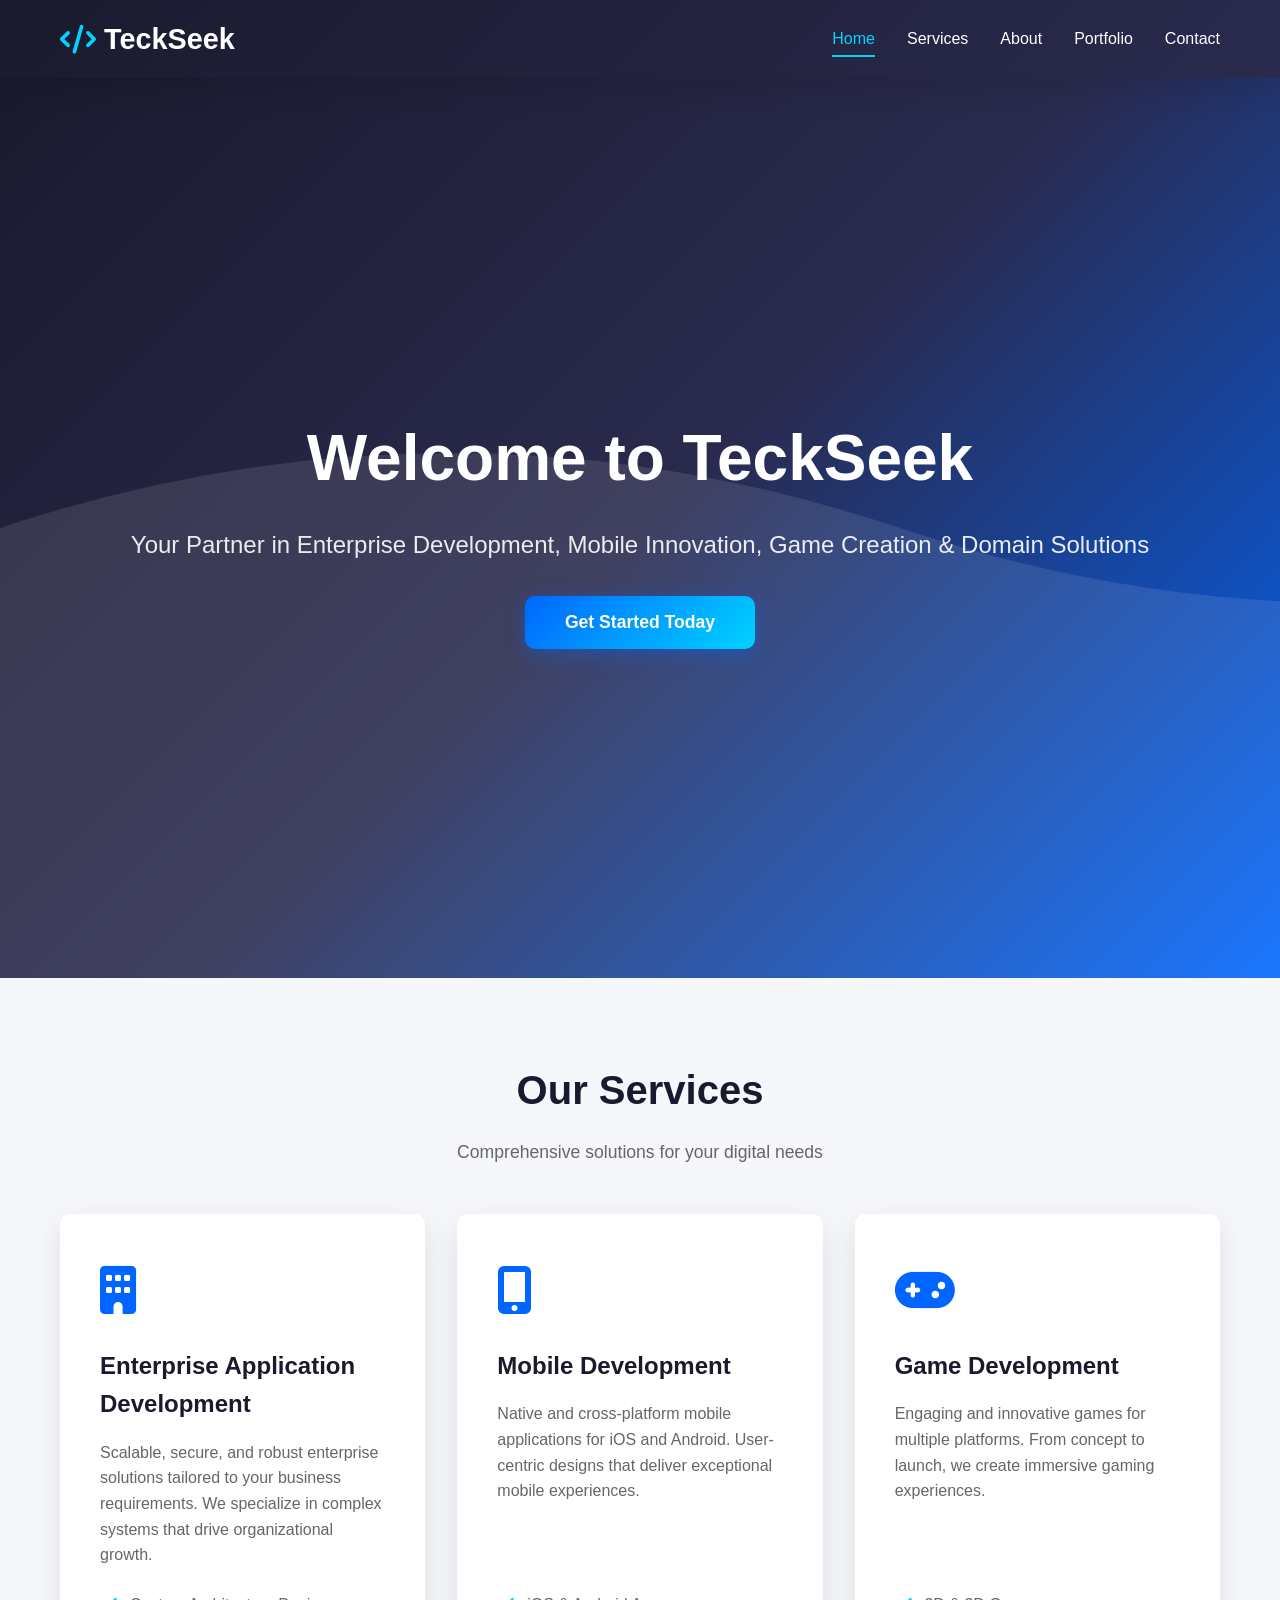
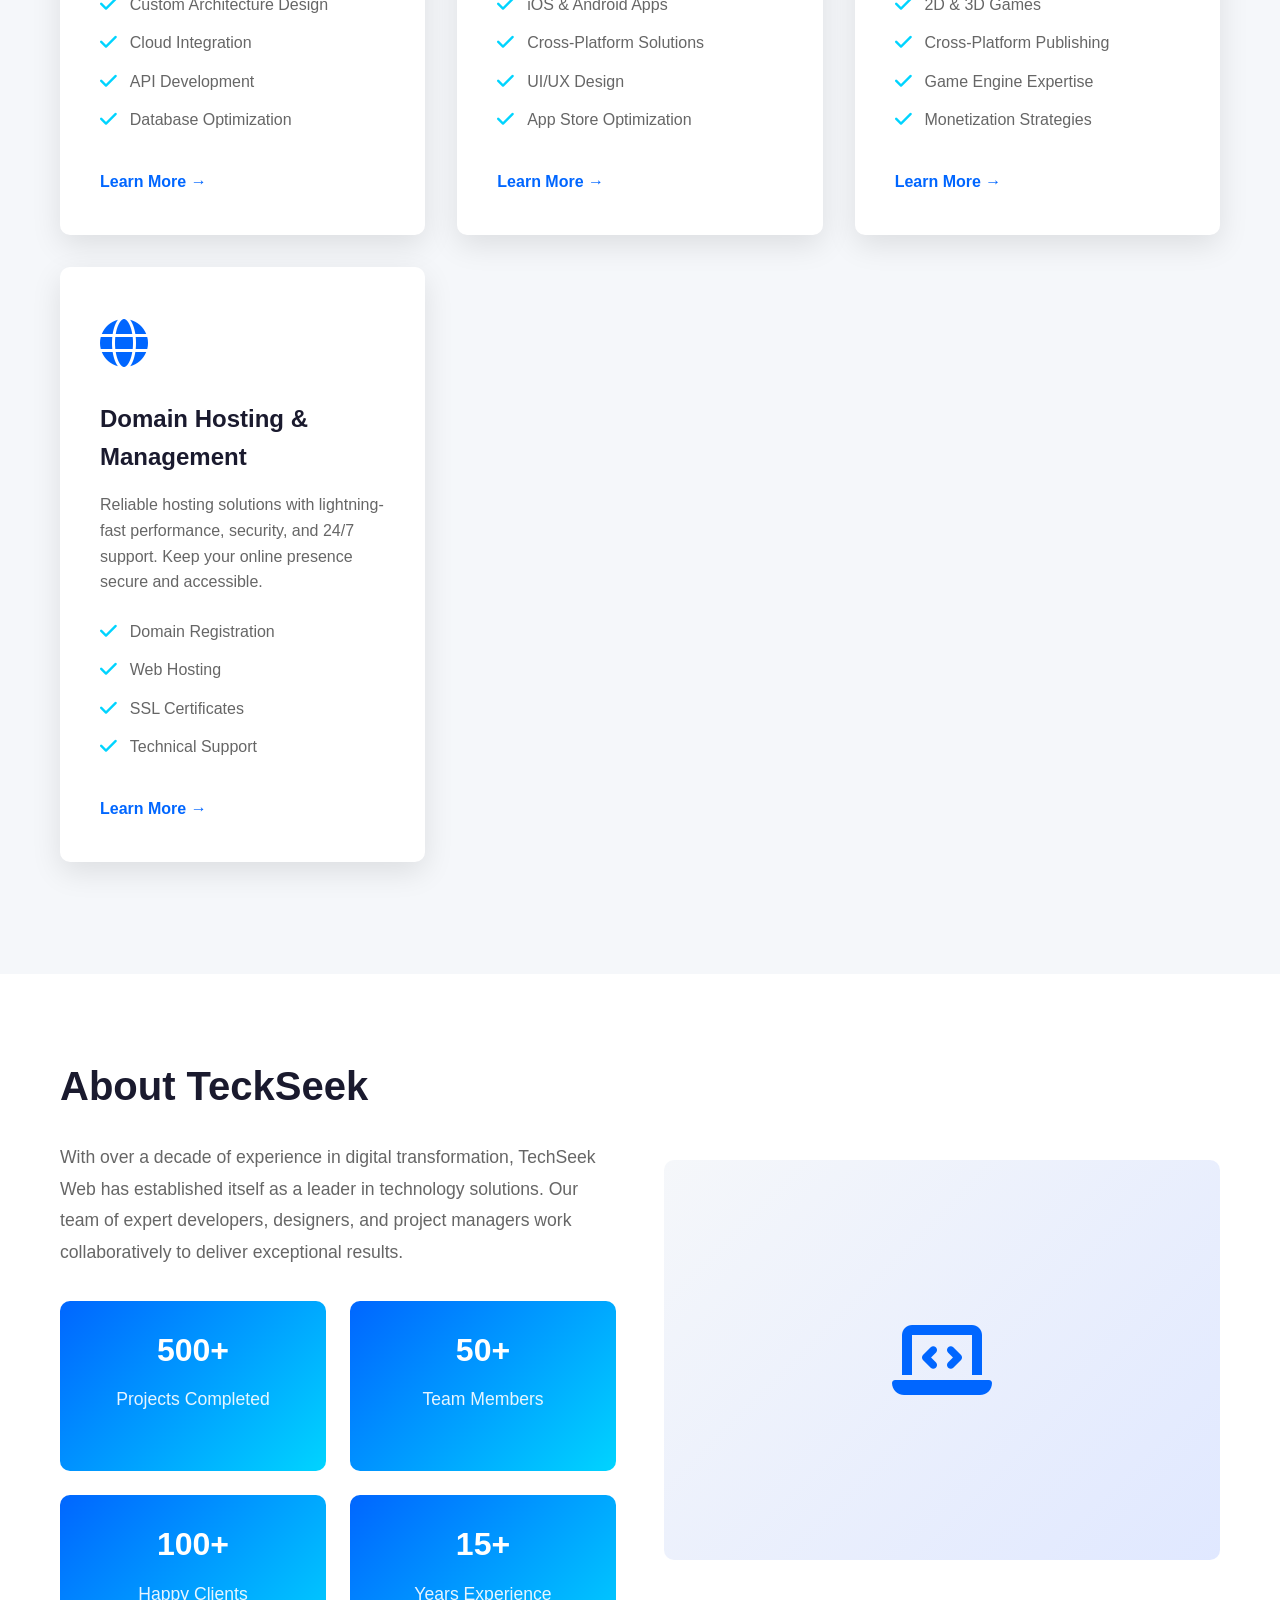
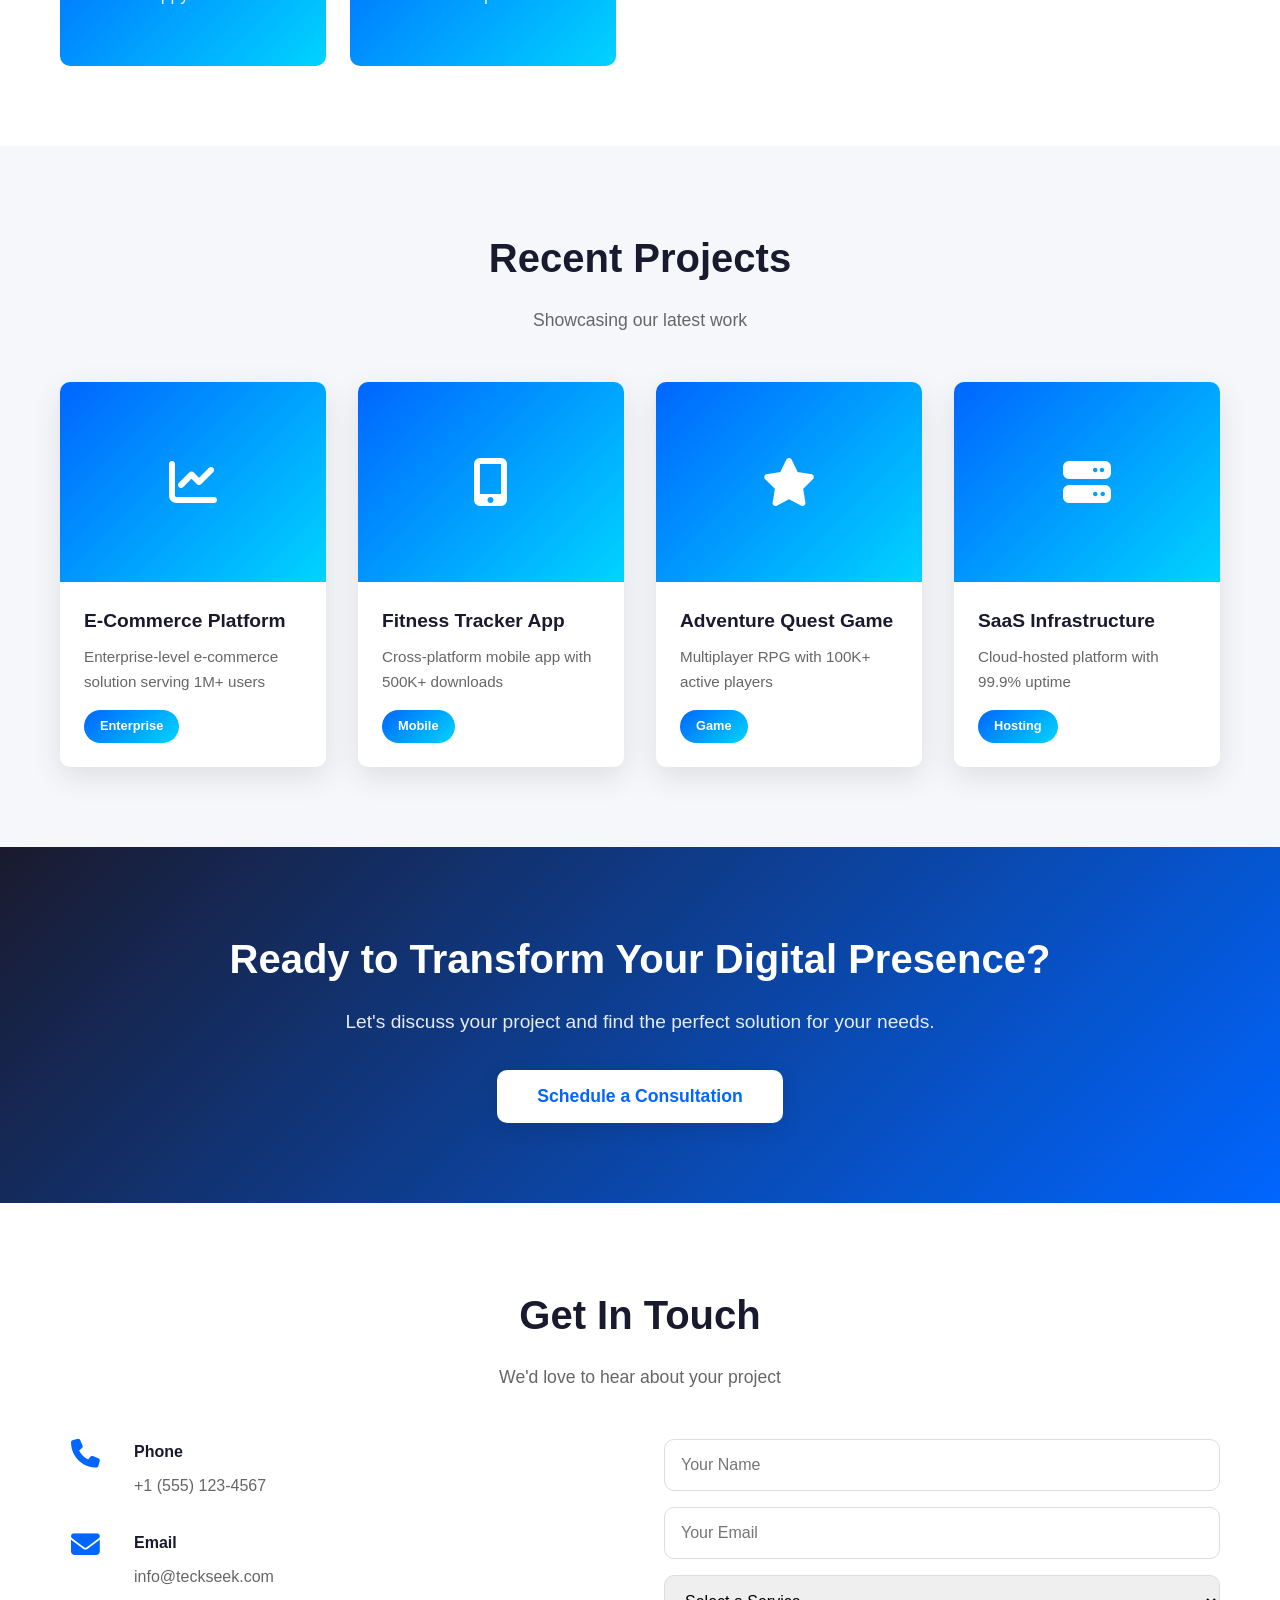
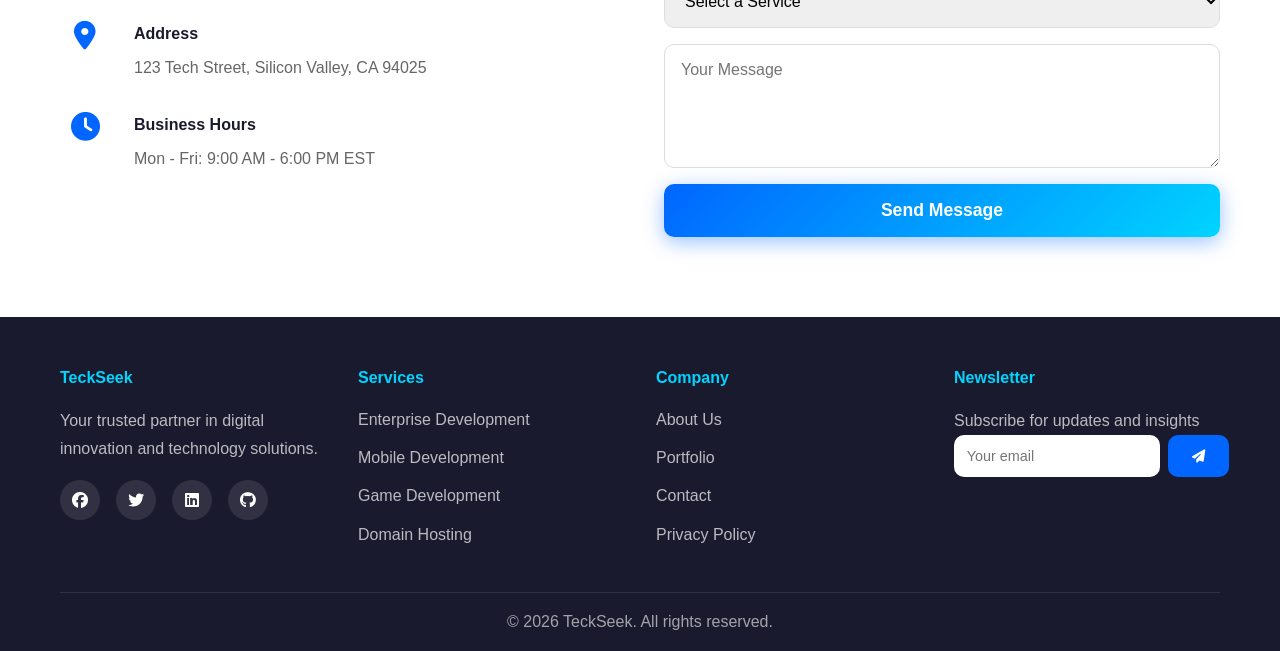
==== index.html @ 43b1b46f "feat: core-content-commit" ====
<!DOCTYPE html>
<html lang="en">
<head>
    <meta charset="UTF-8">
    <meta name="viewport" content="width=device-width, initial-scale=1.0">
    <title>TeckSeek - Enterprise & Mobile Development | Game Development | Domain Hosting</title>
    <link rel="stylesheet" href="styles.css">
    <link rel="stylesheet" href="https://cdnjs.cloudflare.com/ajax/libs/font-awesome/6.4.0/css/all.min.css">
</head>
<body>
    <!-- Navigation -->
    <nav class="navbar">
        <div class="nav-container">
            <div class="logo">
                <i class="fas fa-code"></i> TeckSeek
            </div>
            <div class="nav-menu" id="navMenu">
                <a href="#home" class="nav-link active">Home</a>
                <a href="#services" class="nav-link">Services</a>
                <a href="#about" class="nav-link">About</a>
                <a href="#portfolio" class="nav-link">Portfolio</a>
                <a href="#contact" class="nav-link">Contact</a>
            </div>
            <div class="hamburger" id="hamburger">
                <span></span>
                <span></span>
                <span></span>
            </div>
        </div>
    </nav>

    <!-- Hero Section -->
    <section id="home" class="hero">
        <div class="hero-content">
            <h1>Welcome to TeckSeek</h1>
            <p>Your Partner in Enterprise Development, Mobile Innovation, Game Creation & Domain Solutions</p>
            <button class="cta-button">Get Started Today</button>
        </div>
        <div class="hero-background"></div>
    </section>

    <!-- Services Section -->
    <section id="services" class="services">
        <div class="container">
            <h2>Our Services</h2>
            <p class="section-subtitle">Comprehensive solutions for your digital needs</p>
            
            <div class="services-grid">
                <!-- Enterprise Development -->
                <div class="service-card">
                    <div class="service-icon">
                        <i class="fas fa-building"></i>
                    </div>
                    <h3>Enterprise Application Development</h3>
                    <p>Scalable, secure, and robust enterprise solutions tailored to your business requirements. We specialize in complex systems that drive organizational growth.</p>
                    <ul class="features">
                        <li><i class="fas fa-check"></i> Custom Architecture Design</li>
                        <li><i class="fas fa-check"></i> Cloud Integration</li>
                        <li><i class="fas fa-check"></i> API Development</li>
                        <li><i class="fas fa-check"></i> Database Optimization</li>
                    </ul>
                    <a href="enterprise.html" class="learn-more">Learn More →</a>
                </div>

                <!-- Mobile Development -->
                <div class="service-card">
                    <div class="service-icon">
                        <i class="fas fa-mobile-alt"></i>
                    </div>
                    <h3>Mobile Development</h3>
                    <p>Native and cross-platform mobile applications for iOS and Android. User-centric designs that deliver exceptional mobile experiences.</p>
                    <ul class="features">
                        <li><i class="fas fa-check"></i> iOS & Android Apps</li>
                        <li><i class="fas fa-check"></i> Cross-Platform Solutions</li>
                        <li><i class="fas fa-check"></i> UI/UX Design</li>
                        <li><i class="fas fa-check"></i> App Store Optimization</li>
                    </ul>
                    <a href="mobile.html" class="learn-more">Learn More →</a>
                </div>

                <!-- Game Development -->
                <div class="service-card">
                    <div class="service-icon">
                        <i class="fas fa-gamepad"></i>
                    </div>
                    <h3>Game Development</h3>
                    <p>Engaging and innovative games for multiple platforms. From concept to launch, we create immersive gaming experiences.</p>
                    <ul class="features">
                        <li><i class="fas fa-check"></i> 2D & 3D Games</li>
                        <li><i class="fas fa-check"></i> Cross-Platform Publishing</li>
                        <li><i class="fas fa-check"></i> Game Engine Expertise</li>
                        <li><i class="fas fa-check"></i> Monetization Strategies</li>
                    </ul>
                    <a href="games.html" class="learn-more">Learn More →</a>
                </div>

                <!-- Domain Hosting -->
                <div class="service-card">
                    <div class="service-icon">
                        <i class="fas fa-globe"></i>
                    </div>
                    <h3>Domain Hosting & Management</h3>
                    <p>Reliable hosting solutions with lightning-fast performance, security, and 24/7 support. Keep your online presence secure and accessible.</p>
                    <ul class="features">
                        <li><i class="fas fa-check"></i> Domain Registration</li>
                        <li><i class="fas fa-check"></i> Web Hosting</li>
                        <li><i class="fas fa-check"></i> SSL Certificates</li>
                        <li><i class="fas fa-check"></i> Technical Support</li>
                    </ul>
                    <a href="hosting.html" class="learn-more">Learn More →</a>
                </div>
            </div>
        </div>
    </section>

    <!-- About Section -->
    <section id="about" class="about">
        <div class="container">
            <div class="about-content">
                <div class="about-text">
                    <h2>About TeckSeek</h2>
                    <p>With over a decade of experience in digital transformation, TechSeek Web has established itself as a leader in technology solutions. Our team of expert developers, designers, and project managers work collaboratively to deliver exceptional results.</p>
                    <div class="stats">
                        <div class="stat">
                            <h3>500+</h3>
                            <p>Projects Completed</p>
                        </div>
                        <div class="stat">
                            <h3>50+</h3>
                            <p>Team Members</p>
                        </div>
                        <div class="stat">
                            <h3>100+</h3>
                            <p>Happy Clients</p>
                        </div>
                        <div class="stat">
                            <h3>15+</h3>
                            <p>Years Experience</p>
                        </div>
                    </div>
                </div>
                <div class="about-image">
                    <div class="image-placeholder">
                        <i class="fas fa-laptop-code"></i>
                    </div>
                </div>
            </div>
        </div>
    </section>

    <!-- Portfolio Section -->
    <section id="portfolio" class="portfolio">
        <div class="container">
            <h2>Recent Projects</h2>
            <p class="section-subtitle">Showcasing our latest work</p>
            
            <div class="portfolio-grid">
                <div class="portfolio-item">
                    <div class="portfolio-image">
                        <i class="fas fa-chart-line"></i>
                    </div>
                    <h3>E-Commerce Platform</h3>
                    <p>Enterprise-level e-commerce solution serving 1M+ users</p>
                    <span class="tag">Enterprise</span>
                </div>

                <div class="portfolio-item">
                    <div class="portfolio-image">
                        <i class="fas fa-mobile-alt"></i>
                    </div>
                    <h3>Fitness Tracker App</h3>
                    <p>Cross-platform mobile app with 500K+ downloads</p>
                    <span class="tag">Mobile</span>
                </div>

                <div class="portfolio-item">
                    <div class="portfolio-image">
                        <i class="fas fa-star"></i>
                    </div>
                    <h3>Adventure Quest Game</h3>
                    <p>Multiplayer RPG with 100K+ active players</p>
                    <span class="tag">Game</span>
                </div>

                <div class="portfolio-item">
                    <div class="portfolio-image">
                        <i class="fas fa-server"></i>
                    </div>
                    <h3>SaaS Infrastructure</h3>
                    <p>Cloud-hosted platform with 99.9% uptime</p>
                    <span class="tag">Hosting</span>
                </div>
            </div>
        </div>
    </section>

    <!-- CTA Section -->
    <section class="cta-section">
        <div class="container">
            <h2>Ready to Transform Your Digital Presence?</h2>
            <p>Let's discuss your project and find the perfect solution for your needs.</p>
            <button class="cta-button-white">Schedule a Consultation</button>
        </div>
    </section>

    <!-- Contact Section -->
    <section id="contact" class="contact">
        <div class="container">
            <h2>Get In Touch</h2>
            <p class="section-subtitle">We'd love to hear about your project</p>
            
            <div class="contact-content">
                <div class="contact-info">
                    <div class="contact-item">
                        <i class="fas fa-phone"></i>
                        <div>
                            <h4>Phone</h4>
                            <p>+1 (555) 123-4567</p>
                        </div>
                    </div>
                    <div class="contact-item">
                        <i class="fas fa-envelope"></i>
                        <div>
                            <h4>Email</h4>
                            <p>info@teckseek.com</p>
                        </div>
                    </div>
                    <div class="contact-item">
                        <i class="fas fa-map-marker-alt"></i>
                        <div>
                            <h4>Address</h4>
                            <p>123 Tech Street, Silicon Valley, CA 94025</p>
                        </div>
                    </div>
                    <div class="contact-item">
                        <i class="fas fa-clock"></i>
                        <div>
                            <h4>Business Hours</h4>
                            <p>Mon - Fri: 9:00 AM - 6:00 PM EST</p>
                        </div>
                    </div>
                </div>

                <form class="contact-form">
                    <input type="text" placeholder="Your Name" required>
                    <input type="email" placeholder="Your Email" required>
                    <select required>
                        <option value="">Select a Service</option>
                        <option value="enterprise">Enterprise Development</option>
                        <option value="mobile">Mobile Development</option>
                        <option value="games">Game Development</option>
                        <option value="hosting">Domain Hosting</option>
                    </select>
                    <textarea placeholder="Your Message" rows="5" required></textarea>
                    <button type="submit" class="cta-button">Send Message</button>
                </form>
            </div>
        </div>
    </section>

    <!-- Footer -->
    <footer class="footer">
        <div class="container">
            <div class="footer-content">
                <div class="footer-section">
                    <h4>TeckSeek</h4>
                    <p>Your trusted partner in digital innovation and technology solutions.</p>
                    <div class="social-links">
                        <a href="#" title="Facebook"><i class="fab fa-facebook"></i></a>
                        <a href="#" title="Twitter"><i class="fab fa-twitter"></i></a>
                        <a href="#" title="LinkedIn"><i class="fab fa-linkedin"></i></a>
                        <a href="#" title="GitHub"><i class="fab fa-github"></i></a>
                    </div>
                </div>
                <div class="footer-section">
                    <h4>Services</h4>
                    <ul>
                        <li><a href="#services">Enterprise Development</a></li>
                        <li><a href="#services">Mobile Development</a></li>
                        <li><a href="#services">Game Development</a></li>
                        <li><a href="#services">Domain Hosting</a></li>
                    </ul>
                </div>
                <div class="footer-section">
                    <h4>Company</h4>
                    <ul>
                        <li><a href="#about">About Us</a></li>
                        <li><a href="#portfolio">Portfolio</a></li>
                        <li><a href="#contact">Contact</a></li>
                        <li><a href="#">Privacy Policy</a></li>
                    </ul>
                </div>
                <div class="footer-section">
                    <h4>Newsletter</h4>
                    <p>Subscribe for updates and insights</p>
                    <form class="newsletter-form">
                        <input type="email" placeholder="Your email" required>
                        <button type="submit"><i class="fas fa-paper-plane"></i></button>
                    </form>
                </div>
            </div>
            <div class="footer-bottom">
                <p>&copy; 2026 TeckSeek. All rights reserved.</p>
            </div>
        </div>
    </footer>

    <script src="script.js"></script>
</body>
</html>
---- styles.css ----
/* ==================== Root & General Styles ==================== */
:root {
    --primary-color: #0066ff;
    --secondary-color: #00d4ff;
    --dark-color: #1a1a2e;
    --light-color: #f5f7fa;
    --text-color: #333;
    --text-light: #666;
    --border-radius: 10px;
    --box-shadow: 0 10px 30px rgba(0, 0, 0, 0.1);
    --transition: all 0.3s ease;
}

* {
    margin: 0;
    padding: 0;
    box-sizing: border-box;
}

html {
    scroll-behavior: smooth;
}

body {
    font-family: 'Segoe UI', Tahoma, Geneva, Verdana, sans-serif;
    line-height: 1.6;
    color: var(--text-color);
    background-color: #fff;
}

.container {
    max-width: 1200px;
    margin: 0 auto;
    padding: 0 20px;
}

/* ==================== Navigation ==================== */
.navbar {
    background: linear-gradient(135deg, var(--dark-color) 0%, #2a2a4e 100%);
    color: white;
    padding: 1rem 0;
    position: sticky;
    top: 0;
    z-index: 1000;
    box-shadow: var(--box-shadow);
}

.nav-container {
    display: flex;
    justify-content: space-between;
    align-items: center;
    max-width: 1200px;
    margin: 0 auto;
    padding: 0 20px;
}

.logo {
    font-size: 1.8rem;
    font-weight: bold;
    display: flex;
    align-items: center;
    gap: 0.5rem;
}

.logo i {
    color: var(--secondary-color);
}

.nav-menu {
    display: flex;
    gap: 2rem;
    align-items: center;
}

.nav-link {
    color: white;
    text-decoration: none;
    transition: var(--transition);
    position: relative;
}

.nav-link:hover,
.nav-link.active {
    color: var(--secondary-color);
}

.nav-link::after {
    content: '';
    position: absolute;
    bottom: -5px;
    left: 0;
    width: 0;
    height: 2px;
    background-color: var(--secondary-color);
    transition: var(--transition);
}

.nav-link:hover::after,
.nav-link.active::after {
    width: 100%;
}

.hamburger {
    display: none;
    flex-direction: column;
    cursor: pointer;
    gap: 0.5rem;
}

.hamburger span {
    width: 25px;
    height: 3px;
    background-color: white;
    border-radius: 3px;
    transition: var(--transition);
}

/* ==================== Hero Section ==================== */
.hero {
    position: relative;
    height: 100vh;
    display: flex;
    align-items: center;
    justify-content: center;
    overflow: hidden;
    background: linear-gradient(135deg, var(--dark-color) 0%, #2a2a4e 50%, var(--primary-color) 100%);
    color: white;
}

.hero-background {
    position: absolute;
    top: 0;
    left: 0;
    right: 0;
    bottom: 0;
    opacity: 0.1;
    background-image: url('data:image/svg+xml,<svg xmlns="http://www.w3.org/2000/svg" viewBox="0 0 1200 600"><path fill="white" d="M0,300 Q300,200 600,300 T1200,300 L1200,600 L0,600 Z"/></svg>');
    background-size: cover;
    animation: wave 15s linear infinite;
}

@keyframes wave {
    0% {
        transform: translateX(0);
    }
    100% {
        transform: translateX(100%);
    }
}

.hero-content {
    position: relative;
    z-index: 1;
    text-align: center;
    animation: slideInUp 1s ease;
}

@keyframes slideInUp {
    from {
        opacity: 0;
        transform: translateY(30px);
    }
    to {
        opacity: 1;
        transform: translateY(0);
    }
}

.hero h1 {
    font-size: 4rem;
    margin-bottom: 1rem;
    font-weight: 700;
}

.hero p {
    font-size: 1.5rem;
    margin-bottom: 2rem;
    color: rgba(255, 255, 255, 0.9);
}

/* ==================== Buttons ==================== */
.cta-button {
    background: linear-gradient(135deg, var(--primary-color), var(--secondary-color));
    color: white;
    border: none;
    padding: 1rem 2.5rem;
    font-size: 1.1rem;
    border-radius: var(--border-radius);
    cursor: pointer;
    transition: var(--transition);
    box-shadow: 0 5px 20px rgba(0, 102, 255, 0.4);
    font-weight: 600;
}

.cta-button:hover {
    transform: translateY(-3px);
    box-shadow: 0 8px 30px rgba(0, 102, 255, 0.6);
}

.cta-button-white {
    background: white;
    color: var(--primary-color);
    border: none;
    padding: 1rem 2.5rem;
    font-size: 1.1rem;
    border-radius: var(--border-radius);
    cursor: pointer;
    transition: var(--transition);
    box-shadow: 0 5px 20px rgba(0, 0, 0, 0.1);
    font-weight: 600;
}

.cta-button-white:hover {
    transform: translateY(-3px);
    box-shadow: 0 8px 30px rgba(0, 0, 0, 0.15);
}

/* ==================== Services Section ==================== */
.services {
    padding: 5rem 0;
    background-color: var(--light-color);
}

.services h2 {
    text-align: center;
    font-size: 2.5rem;
    margin-bottom: 1rem;
    color: var(--dark-color);
}

.section-subtitle {
    text-align: center;
    color: var(--text-light);
    font-size: 1.1rem;
    margin-bottom: 3rem;
}

.services-grid {
    display: grid;
    grid-template-columns: repeat(auto-fit, minmax(280px, 1fr));
    gap: 2rem;
    margin-bottom: 2rem;
}

.service-card {
    background: white;
    padding: 2.5rem;
    border-radius: var(--border-radius);
    box-shadow: var(--box-shadow);
    transition: var(--transition);
    display: flex;
    flex-direction: column;
    height: 100%;
}

.service-card:hover {
    transform: translateY(-10px);
    box-shadow: 0 15px 40px rgba(0, 0, 0, 0.15);
}

.service-icon {
    font-size: 3rem;
    color: var(--primary-color);
    margin-bottom: 1rem;
}

.service-card h3 {
    font-size: 1.5rem;
    margin-bottom: 1rem;
    color: var(--dark-color);
}

.service-card p {
    color: var(--text-light);
    margin-bottom: 1.5rem;
    flex-grow: 1;
}

.features {
    list-style: none;
    margin-bottom: 1.5rem;
}

.features li {
    color: var(--text-light);
    margin-bottom: 0.8rem;
    display: flex;
    align-items: center;
    gap: 0.8rem;
}

.features i {
    color: var(--secondary-color);
    font-size: 1.2rem;
}

.learn-more {
    color: var(--primary-color);
    text-decoration: none;
    font-weight: 600;
    transition: var(--transition);
    display: inline-block;
}

.learn-more:hover {
    color: var(--secondary-color);
}

/* ==================== About Section ==================== */
.about {
    padding: 5rem 0;
    background: white;
}

.about-content {
    display: grid;
    grid-template-columns: 1fr 1fr;
    gap: 3rem;
    align-items: center;
}

.about h2 {
    font-size: 2.5rem;
    margin-bottom: 1.5rem;
    color: var(--dark-color);
}

.about-text p {
    color: var(--text-light);
    margin-bottom: 2rem;
    line-height: 1.8;
    font-size: 1.1rem;
}

.stats {
    display: grid;
    grid-template-columns: repeat(2, 1fr);
    gap: 1.5rem;
}

.stat {
    background: linear-gradient(135deg, var(--primary-color), var(--secondary-color));
    color: white;
    padding: 1.5rem;
    border-radius: var(--border-radius);
    text-align: center;
}

.stat h3 {
    font-size: 2rem;
    margin-bottom: 0.5rem;
}

.stat p {
    color: rgba(255, 255, 255, 0.9);
}

.image-placeholder {
    display: flex;
    align-items: center;
    justify-content: center;
    height: 400px;
    background: linear-gradient(135deg, var(--light-color), #e0e8ff);
    border-radius: var(--border-radius);
    font-size: 5rem;
    color: var(--primary-color);
}

/* ==================== Portfolio Section ==================== */
.portfolio {
    padding: 5rem 0;
    background-color: var(--light-color);
}

.portfolio h2 {
    text-align: center;
    font-size: 2.5rem;
    margin-bottom: 1rem;
    color: var(--dark-color);
}

.portfolio-grid {
    display: grid;
    grid-template-columns: repeat(auto-fit, minmax(250px, 1fr));
    gap: 2rem;
}

.portfolio-item {
    background: white;
    border-radius: var(--border-radius);
    overflow: hidden;
    box-shadow: var(--box-shadow);
    transition: var(--transition);
    cursor: pointer;
}

.portfolio-item:hover {
    transform: translateY(-10px);
    box-shadow: 0 15px 40px rgba(0, 0, 0, 0.15);
}

.portfolio-image {
    height: 200px;
    background: linear-gradient(135deg, var(--primary-color), var(--secondary-color));
    display: flex;
    align-items: center;
    justify-content: center;
    font-size: 3rem;
    color: white;
}

.portfolio-item h3 {
    padding: 1.5rem 1.5rem 0.5rem;
    color: var(--dark-color);
    font-size: 1.2rem;
}

.portfolio-item p {
    padding: 0 1.5rem;
    color: var(--text-light);
    font-size: 0.95rem;
}

.tag {
    display: inline-block;
    margin: 1rem 1.5rem 1.5rem;
    background: linear-gradient(135deg, var(--primary-color), var(--secondary-color));
    color: white;
    padding: 0.4rem 1rem;
    border-radius: 20px;
    font-size: 0.8rem;
    font-weight: 600;
}

/* ==================== CTA Section ==================== */
.cta-section {
    padding: 5rem 0;
    background: linear-gradient(135deg, var(--dark-color), var(--primary-color));
    color: white;
    text-align: center;
}

.cta-section h2 {
    font-size: 2.5rem;
    margin-bottom: 1rem;
}

.cta-section p {
    font-size: 1.2rem;
    margin-bottom: 2rem;
    opacity: 0.9;
}

/* ==================== Contact Section ==================== */
.contact {
    padding: 5rem 0;
    background: white;
}

.contact h2 {
    text-align: center;
    font-size: 2.5rem;
    margin-bottom: 1rem;
    color: var(--dark-color);
}

.contact-content {
    display: grid;
    grid-template-columns: 1fr 1fr;
    gap: 3rem;
    margin-top: 3rem;
}

.contact-item {
    display: flex;
    gap: 1.5rem;
    margin-bottom: 2rem;
}

.contact-item i {
    font-size: 1.8rem;
    color: var(--primary-color);
    min-width: 50px;
    text-align: center;
}

.contact-item h4 {
    color: var(--dark-color);
    margin-bottom: 0.5rem;
}

.contact-item p {
    color: var(--text-light);
}

.contact-form {
    display: flex;
    flex-direction: column;
    gap: 1rem;
}

.contact-form input,
.contact-form textarea,
.contact-form select {
    padding: 1rem;
    border: 1px solid #ddd;
    border-radius: var(--border-radius);
    font-family: inherit;
    font-size: 1rem;
    transition: var(--transition);
}

.contact-form input:focus,
.contact-form textarea:focus,
.contact-form select:focus {
    outline: none;
    border-color: var(--primary-color);
    box-shadow: 0 0 0 3px rgba(0, 102, 255, 0.1);
}

/* ==================== Footer ==================== */
.footer {
    background: var(--dark-color);
    color: white;
    padding: 3rem 0 1rem;
}

.footer-content {
    display: grid;
    grid-template-columns: repeat(auto-fit, minmax(250px, 1fr));
    gap: 2rem;
    margin-bottom: 2rem;
}

.footer-section h4 {
    margin-bottom: 1rem;
    color: var(--secondary-color);
}

.footer-section p {
    color: rgba(255, 255, 255, 0.7);
    line-height: 1.8;
}

.footer-section ul {
    list-style: none;
}

.footer-section ul li {
    margin-bottom: 0.8rem;
}

.footer-section ul li a {
    color: rgba(255, 255, 255, 0.7);
    text-decoration: none;
    transition: var(--transition);
}

.footer-section ul li a:hover {
    color: var(--secondary-color);
}

.social-links {
    display: flex;
    gap: 1rem;
    margin-top: 1rem;
}

.social-links a {
    display: flex;
    align-items: center;
    justify-content: center;
    width: 40px;
    height: 40px;
    background: rgba(255, 255, 255, 0.1);
    border-radius: 50%;
    color: white;
    text-decoration: none;
    transition: var(--transition);
}

.social-links a:hover {
    background: var(--primary-color);
    transform: translateY(-3px);
}

.newsletter-form {
    display: flex;
    gap: 0.5rem;
}

.newsletter-form input {
    flex: 1;
    padding: 0.8rem;
    border: none;
    border-radius: var(--border-radius);
    font-size: 0.9rem;
}

.newsletter-form button {
    padding: 0.8rem 1.5rem;
    background: var(--primary-color);
    color: white;
    border: none;
    border-radius: var(--border-radius);
    cursor: pointer;
    transition: var(--transition);
}

.newsletter-form button:hover {
    background: var(--secondary-color);
}

.footer-bottom {
    border-top: 1px solid rgba(255, 255, 255, 0.1);
    padding-top: 1rem;
    text-align: center;
    color: rgba(255, 255, 255, 0.6);
}

/* ==================== Responsive Design ==================== */
@media (max-width: 768px) {
    .hamburger {
        display: flex;
    }

    .nav-menu {
        position: fixed;
        left: -100%;
        top: 70px;
        flex-direction: column;
        background-color: var(--dark-color);
        width: 100%;
        text-align: center;
        transition: 0.3s;
        box-shadow: var(--box-shadow);
        gap: 0;
        padding: 2rem 0;
    }

    .nav-menu.active {
        left: 0;
    }

    .nav-link {
        display: block;
        padding: 1.5rem;
    }

    .hero h1 {
        font-size: 2.5rem;
    }

    .hero p {
        font-size: 1.2rem;
    }

    .services-grid {
        grid-template-columns: 1fr;
    }

    .about-content {
        grid-template-columns: 1fr;
    }

    .contact-content {
        grid-template-columns: 1fr;
    }

    .stats {
        grid-template-columns: repeat(2, 1fr);
    }

    .portfolio-grid {
        grid-template-columns: repeat(auto-fit, minmax(200px, 1fr));
    }

    .image-placeholder {
        height: 300px;
        font-size: 3rem;
    }
}

@media (max-width: 480px) {
    .hero h1 {
        font-size: 1.8rem;
    }

    .hero p {
        font-size: 1rem;
    }

    .services h2,
    .about h2,
    .portfolio h2,
    .contact h2 {
        font-size: 1.8rem;
    }

    .cta-button {
        padding: 0.8rem 1.5rem;
        font-size: 0.95rem;
    }

    .stats {
        grid-template-columns: 1fr;
    }

    .portfolio-grid {
        grid-template-columns: 1fr;
    }

    .footer-content {
        grid-template-columns: 1fr;
    }
}
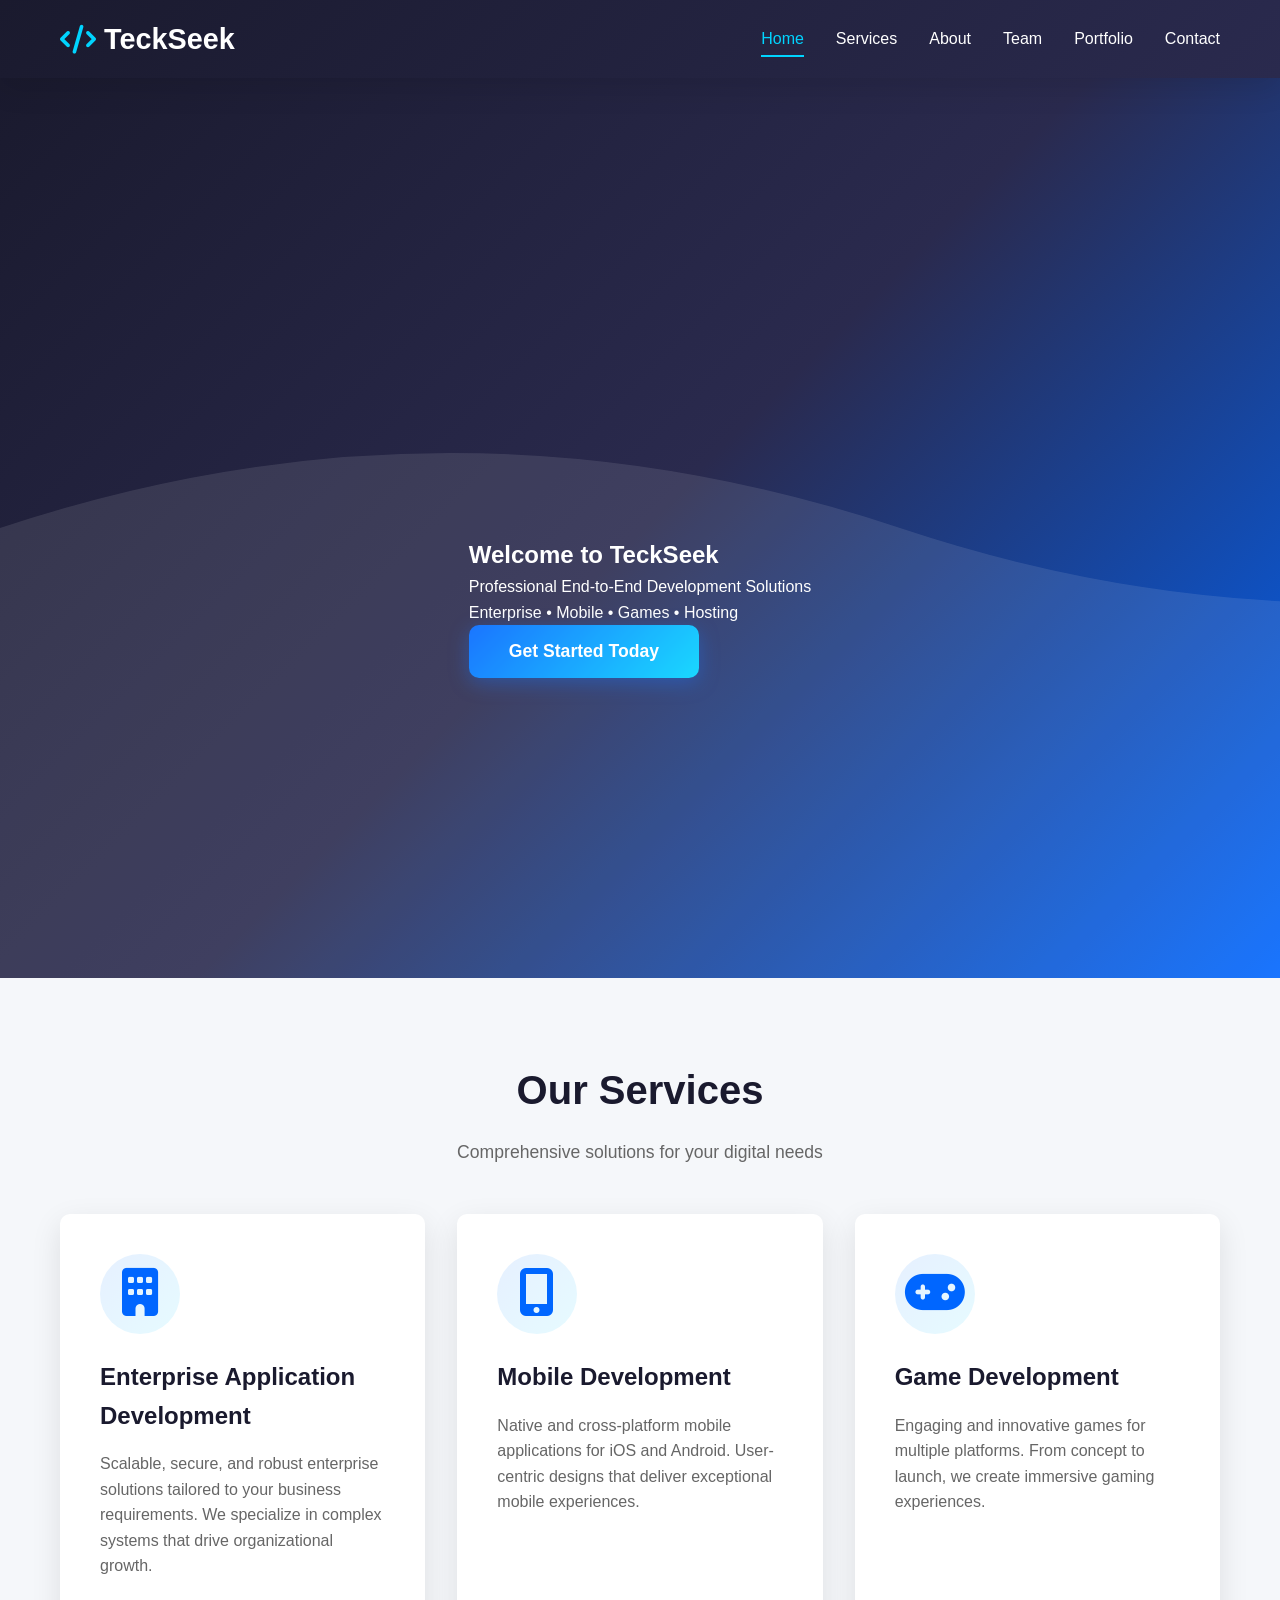
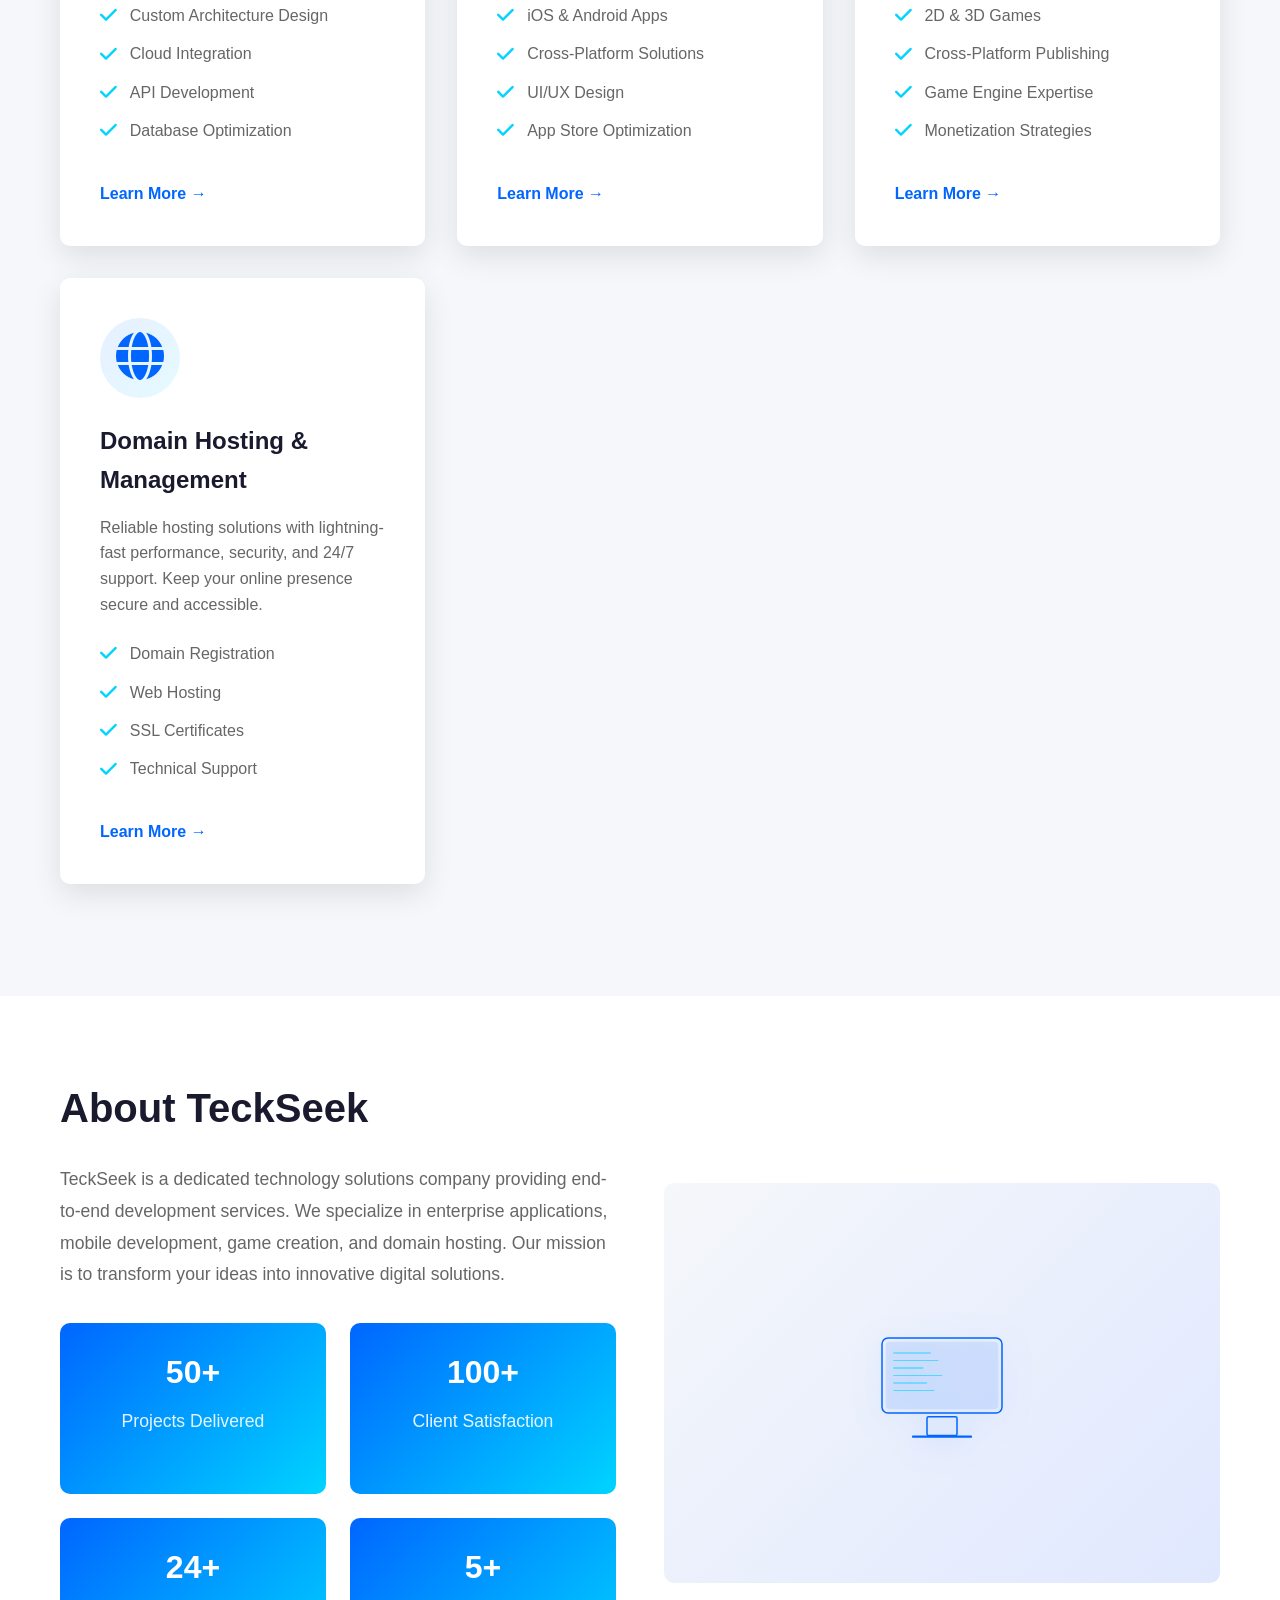
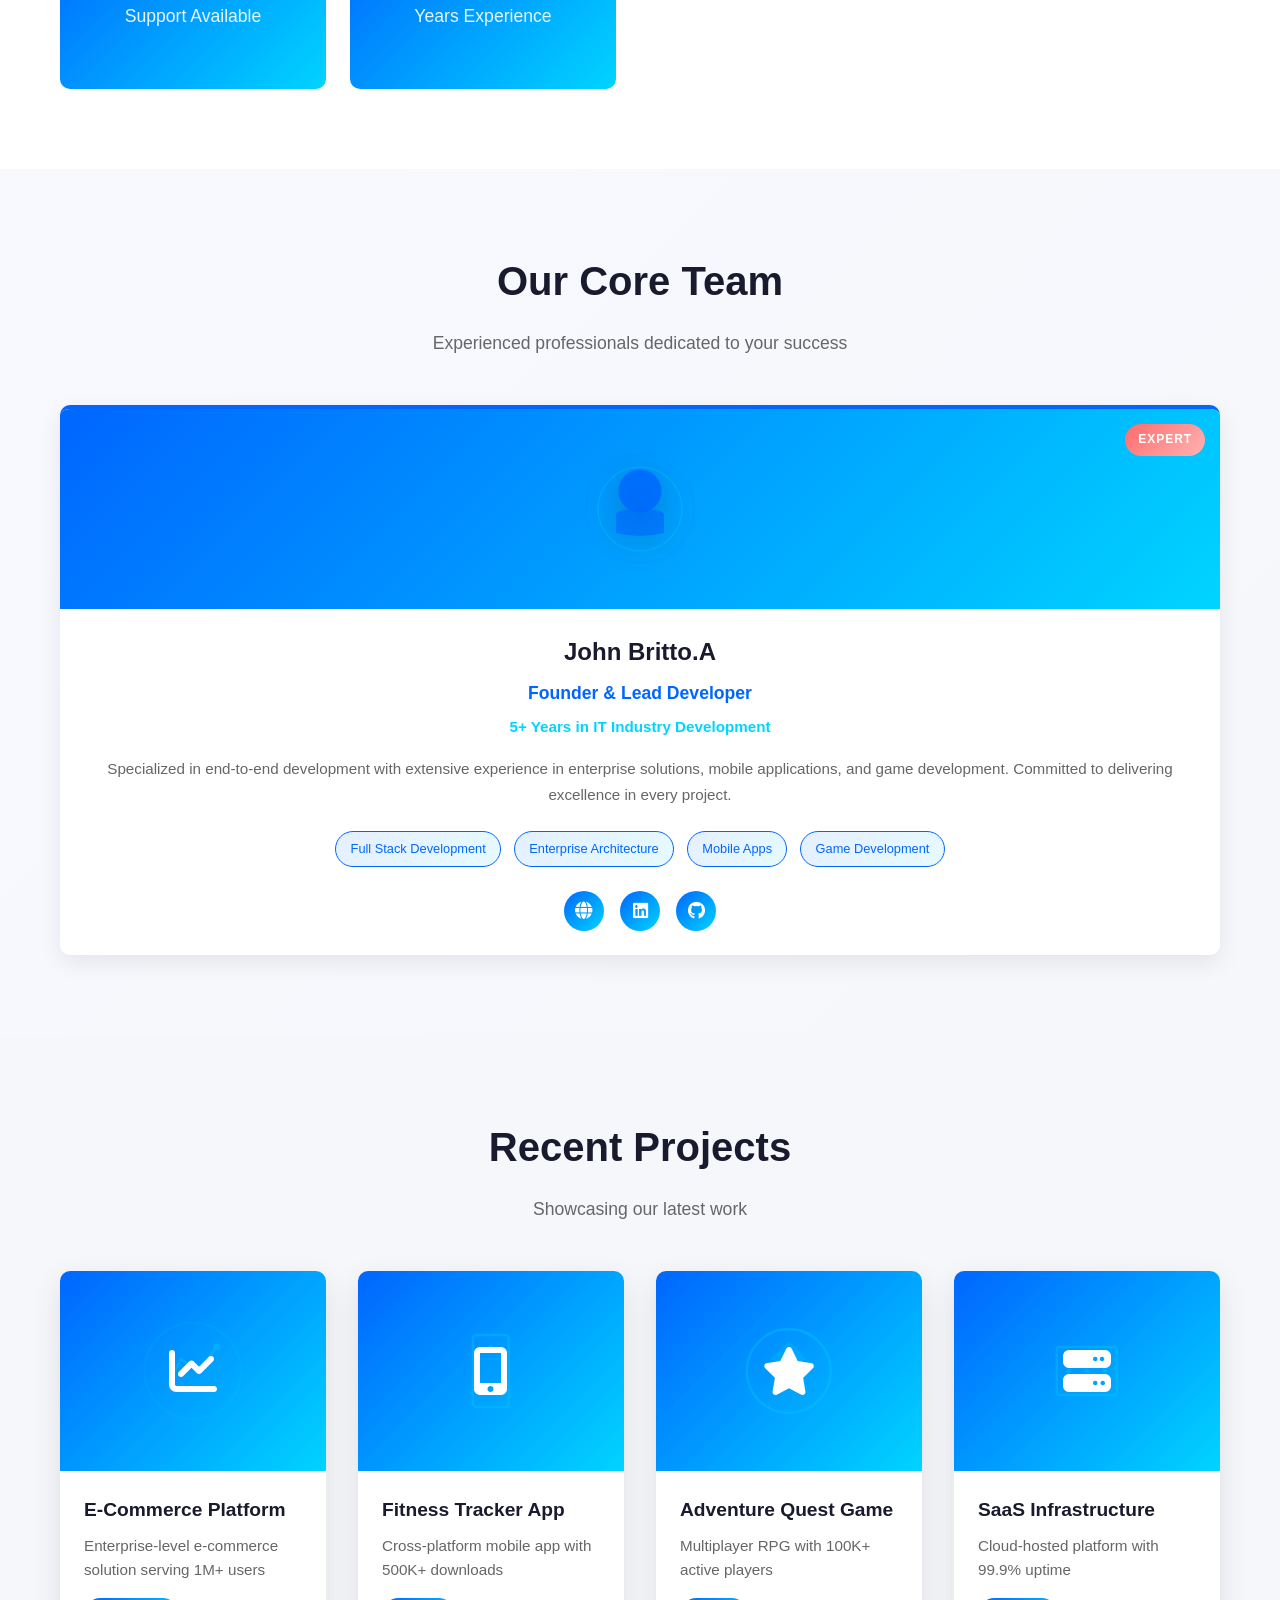
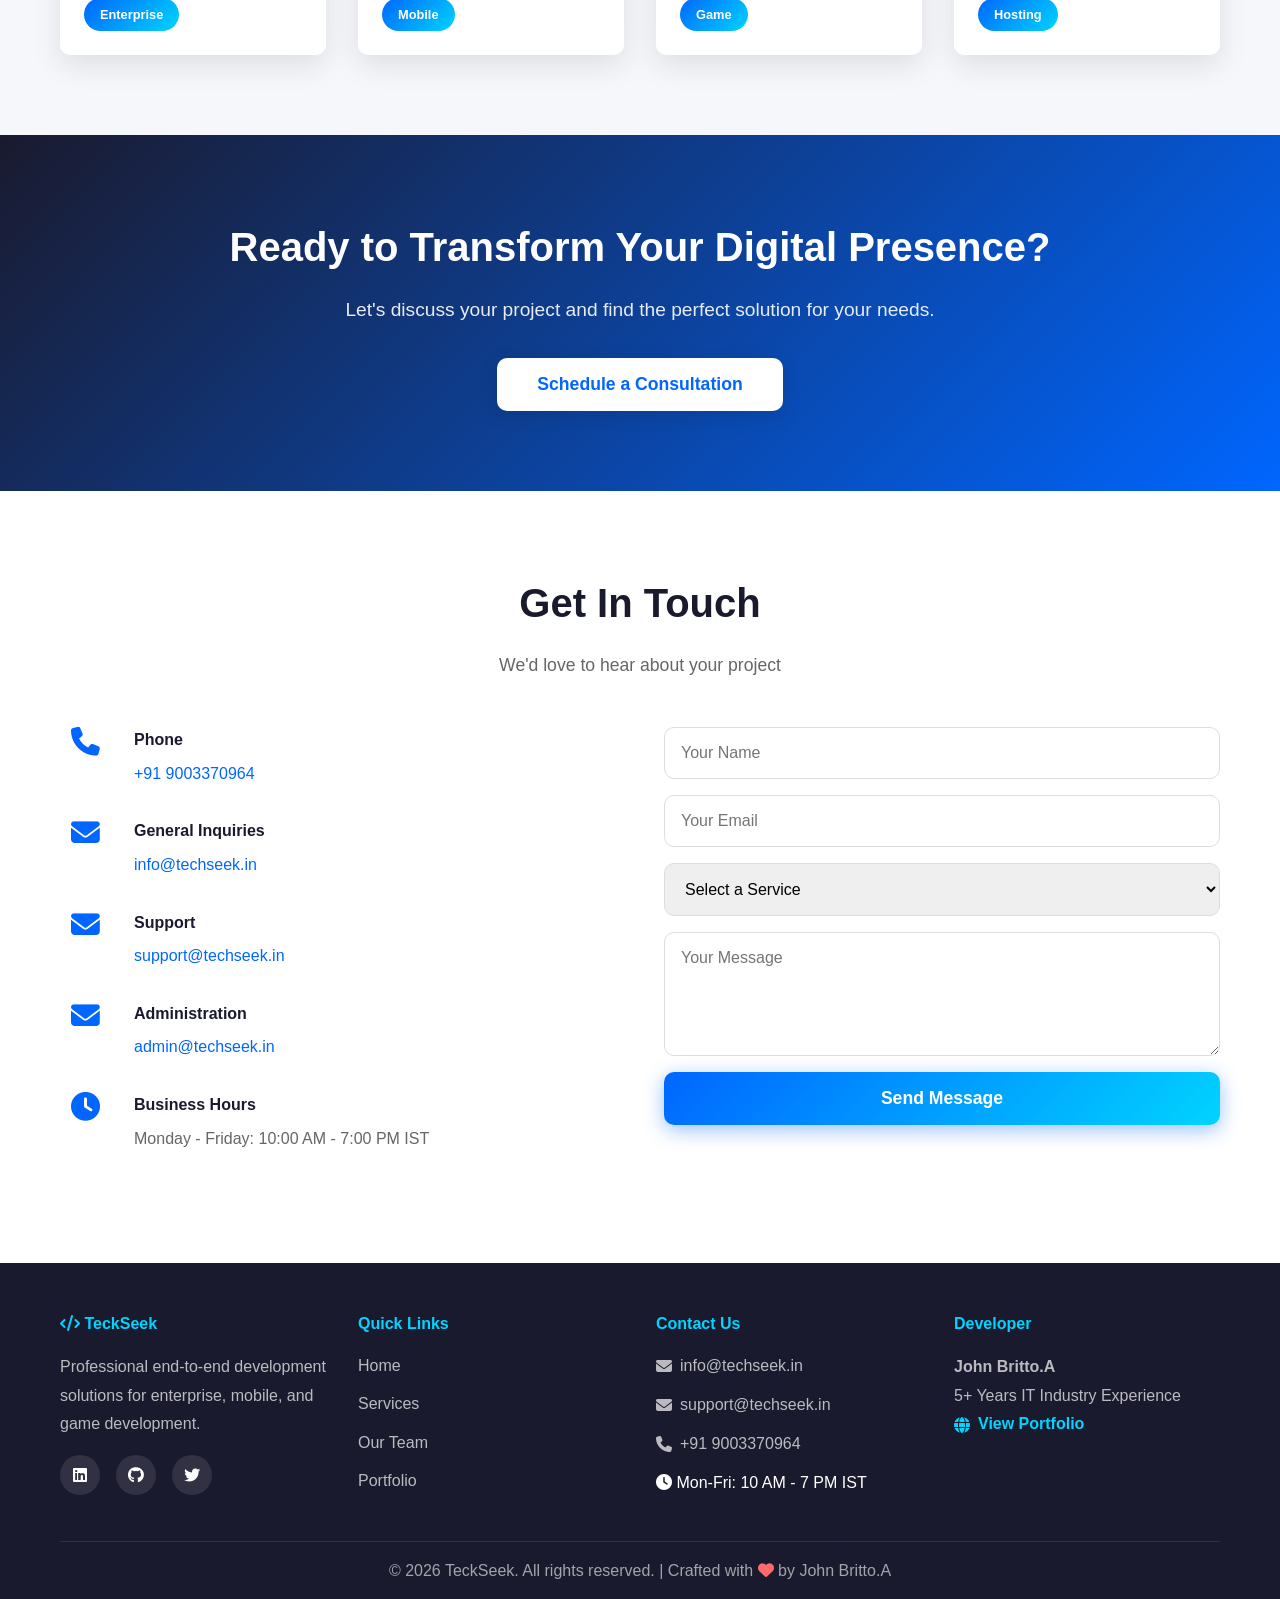
==== commit 47167cb0: "new changes committed" ====
--- a/index.html
+++ b/index.html
@@ -3,7 +3,7 @@
 <head>
     <meta charset="UTF-8">
     <meta name="viewport" content="width=device-width, initial-scale=1.0">
-    <title>TeckSeek - Enterprise & Mobile Development | Game Development | Domain Hosting</title>
+    <title>TeckSeek - Professional End-to-End Development Solutions | Enterprise | Mobile | Games</title>
     <link rel="stylesheet" href="styles.css">
     <link rel="stylesheet" href="https://cdnjs.cloudflare.com/ajax/libs/font-awesome/6.4.0/css/all.min.css">
 </head>
@@ -18,6 +18,7 @@
                 <a href="#home" class="nav-link active">Home</a>
                 <a href="#services" class="nav-link">Services</a>
                 <a href="#about" class="nav-link">About</a>
+                <a href="#team" class="nav-link">Team</a>
                 <a href="#portfolio" class="nav-link">Portfolio</a>
                 <a href="#contact" class="nav-link">Contact</a>
             </div>
@@ -31,9 +32,23 @@
 
     <!-- Hero Section -->
     <section id="home" class="hero">
-        <div class="hero-content">
-            <h1>Welcome to TeckSeek</h1>
-            <p>Your Partner in Enterprise Development, Mobile Innovation, Game Creation & Domain Solutions</p>
+        <div class=\"hero-shapes\">
+            <div class=\"shape shape-1\"></div>
+            <div class=\"shape shape-2\"></div>
+            <div class=\"shape shape-3\"></div>
+        </div>
+        <div class=\"hero-content\">
+            <div class=\"hero-animation\">
+                <svg viewBox=\"0 0 200 200\" class=\"floating-icon\">
+                    <circle cx=\"100\" cy=\"100\" r=\"80\" fill=\"none\" stroke=\"#00d4ff\" stroke-width=\"2\" opacity=\"0.3\"/>
+                    <circle cx=\"100\" cy=\"100\" r=\"60\" fill=\"none\" stroke=\"#0066ff\" stroke-width=\"2\" opacity=\"0.5\"/>
+                    <circle cx=\"100\" cy=\"100\" r=\"40\" fill=\"none\" stroke=\"#00d4ff\" stroke-width=\"2\"/>
+                    <path d=\"M 100 20 Q 140 60 100 100 Q 60 60 100 20\" fill=\"#0066ff\" opacity=\"0.8\"/>
+                </svg>
+            </div>
+            <h1 class=\"hero-title\">Welcome to TeckSeek</h1>
+            <p class=\"hero-subtitle\">Professional End-to-End Development Solutions</p>
+            <p class=\"hero-text\">Enterprise • Mobile • Games • Hosting</p>
             <button class="cta-button">Get Started Today</button>
         </div>
         <div class="hero-background"></div>
@@ -48,8 +63,11 @@
             <div class="services-grid">
                 <!-- Enterprise Development -->
                 <div class="service-card">
-                    <div class="service-icon">
-                        <i class="fas fa-building"></i>
+                    <div class="service-icon-container">
+                        <div class="animated-background"></div>
+                        <div class="service-icon">
+                            <i class="fas fa-building"></i>
+                        </div>
                     </div>
                     <h3>Enterprise Application Development</h3>
                     <p>Scalable, secure, and robust enterprise solutions tailored to your business requirements. We specialize in complex systems that drive organizational growth.</p>
@@ -64,8 +82,11 @@
 
                 <!-- Mobile Development -->
                 <div class="service-card">
-                    <div class="service-icon">
-                        <i class="fas fa-mobile-alt"></i>
+                    <div class="service-icon-container">
+                        <div class="animated-background" style="animation-delay: 0.2s;"></div>
+                        <div class="service-icon">
+                            <i class="fas fa-mobile-alt"></i>
+                        </div>
                     </div>
                     <h3>Mobile Development</h3>
                     <p>Native and cross-platform mobile applications for iOS and Android. User-centric designs that deliver exceptional mobile experiences.</p>
@@ -80,8 +101,11 @@
 
                 <!-- Game Development -->
                 <div class="service-card">
-                    <div class="service-icon">
-                        <i class="fas fa-gamepad"></i>
+                    <div class="service-icon-container">
+                        <div class="animated-background" style="animation-delay: 0.4s;"></div>
+                        <div class="service-icon">
+                            <i class="fas fa-gamepad"></i>
+                        </div>
                     </div>
                     <h3>Game Development</h3>
                     <p>Engaging and innovative games for multiple platforms. From concept to launch, we create immersive gaming experiences.</p>
@@ -96,8 +120,11 @@
 
                 <!-- Domain Hosting -->
                 <div class="service-card">
-                    <div class="service-icon">
-                        <i class="fas fa-globe"></i>
+                    <div class="service-icon-container">
+                        <div class="animated-background" style="animation-delay: 0.6s;"></div>
+                        <div class="service-icon">
+                            <i class="fas fa-globe"></i>
+                        </div>
                     </div>
                     <h3>Domain Hosting & Management</h3>
                     <p>Reliable hosting solutions with lightning-fast performance, security, and 24/7 support. Keep your online presence secure and accessible.</p>
@@ -119,29 +146,87 @@
             <div class="about-content">
                 <div class="about-text">
                     <h2>About TeckSeek</h2>
-                    <p>With over a decade of experience in digital transformation, TechSeek Web has established itself as a leader in technology solutions. Our team of expert developers, designers, and project managers work collaboratively to deliver exceptional results.</p>
+                    <p>TeckSeek is a dedicated technology solutions company providing end-to-end development services. We specialize in enterprise applications, mobile development, game creation, and domain hosting. Our mission is to transform your ideas into innovative digital solutions.</p>
                     <div class="stats">
                         <div class="stat">
-                            <h3>500+</h3>
-                            <p>Projects Completed</p>
+                            <h3>50+</h3>
+                            <p>Projects Delivered</p>
                         </div>
                         <div class="stat">
-                            <h3>50+</h3>
-                            <p>Team Members</p>
+                            <h3>100%</h3>
+                            <p>Client Satisfaction</p>
                         </div>
                         <div class="stat">
-                            <h3>100+</h3>
-                            <p>Happy Clients</p>
+                            <h3>24/7</h3>
+                            <p>Support Available</p>
                         </div>
                         <div class="stat">
-                            <h3>15+</h3>
+                            <h3>5+</h3>
                             <p>Years Experience</p>
                         </div>
                     </div>
                 </div>
                 <div class="about-image">
                     <div class="image-placeholder">
-                        <i class="fas fa-laptop-code"></i>
+                        <svg class="animated-laptop" viewBox="0 0 200 160" width="150" height="120">
+                            <!-- Monitor -->
+                            <rect x="20" y="20" width="160" height="100" rx="8" fill="none" stroke="#0066ff" stroke-width="2"/>
+                            <!-- Screen glow -->
+                            <rect x="25" y="25" width="150" height="90" fill="#0066ff" opacity="0.1" rx="5"/>
+                            <!-- Code lines -->
+                            <line x1="35" y1="40" x2="85" y2="40" stroke="#00d4ff" stroke-width="1.5" opacity="0.8"/>
+                            <line x1="35" y1="50" x2="95" y2="50" stroke="#00d4ff" stroke-width="1.5" opacity="0.6"/>
+                            <line x1="35" y1="60" x2="75" y2="60" stroke="#00d4ff" stroke-width="1.5" opacity="0.8"/>
+                            <line x1="35" y1="70" x2="100" y2="70" stroke="#00d4ff" stroke-width="1.5" opacity="0.6"/>
+                            <line x1="35" y1="80" x2="80" y2="80" stroke="#00d4ff" stroke-width="1.5" opacity="0.8"/>
+                            <line x1="35" y1="90" x2="90" y2="90" stroke="#00d4ff" stroke-width="1.5" opacity="0.6"/>
+                            <!-- Stand -->
+                            <rect x="80" y="125" width="40" height="25" fill="none" stroke="#0066ff" stroke-width="2" rx="2"/>
+                            <!-- Base -->
+                            <rect x="60" y="150" width="80" height="3" fill="#0066ff" rx="1"/>
+                        </svg>
+                    </div>
+                </div>
+            </div>
+        </div>
+    </section>
+
+    <!-- Team Section -->
+    <section id="team" class="team">
+        <div class="container">
+            <h2>Our Core Team</h2>
+            <p class="section-subtitle">Experienced professionals dedicated to your success</p>
+            
+            <div class="team-grid">
+                <div class="team-card">
+                    <div class="team-image-wrapper">
+                        <div class="team-image">
+                            <svg class="avatar-svg" viewBox="0 0 100 100">
+                                <!-- Head -->
+                                <circle cx="50" cy="35" r="18" fill="#0066ff" opacity="0.8"/>
+                                <!-- Shoulders -->
+                                <path d="M 30 55 Q 30 50 50 50 Q 70 50 70 55 L 70 70 Q 50 75 30 70 Z" fill="#0066ff" opacity="0.6"/>
+                                <!-- Glow effect -->
+                                <circle cx="50" cy="50" r="35" fill="none" stroke="#00d4ff" stroke-width="1" opacity="0.3"/>
+                                <circle cx="50" cy="50" r="45" fill="none" stroke="#0066ff" stroke-width="0.5" opacity="0.2"/>
+                            </svg>
+                        </div>
+                        <div class="team-badge">Expert</div>
+                    </div>
+                    <h3>John Britto.A</h3>
+                    <p class="team-title">Founder & Lead Developer</p>
+                    <p class="team-experience">5+ Years in IT Industry Development</p>
+                    <p class="team-bio">Specialized in end-to-end development with extensive experience in enterprise solutions, mobile applications, and game development. Committed to delivering excellence in every project.</p>
+                    <div class="team-skills">
+                        <span class="skill-tag">Full Stack Development</span>
+                        <span class="skill-tag">Enterprise Architecture</span>
+                        <span class="skill-tag">Mobile Apps</span>
+                        <span class="skill-tag">Game Development</span>
+                    </div>
+                    <div class="team-social">
+                        <a href="https://johnbrittojb9585.github.io/portfolio/" title="Portfolio" class="social-link"><i class="fas fa-globe"></i></a>
+                        <a href="#" title="LinkedIn" class="social-link"><i class="fab fa-linkedin"></i></a>
+                        <a href="#" title="GitHub" class="social-link"><i class="fab fa-github"></i></a>
                     </div>
                 </div>
             </div>
@@ -156,7 +241,12 @@
             
             <div class="portfolio-grid">
                 <div class="portfolio-item">
-                    <div class="portfolio-image">
+                    <div class="portfolio-image portfolio-animated">
+                        <svg class="portfolio-svg" viewBox="0 0 100 100">
+                            <circle cx="50" cy="50" r="40" fill="none" stroke="#00d4ff" stroke-width="2" opacity="0.3"/>
+                            <path d="M 30 60 L 40 40 L 55 50 L 70 30" fill="none" stroke="#00d4ff" stroke-width="2" stroke-linecap="round"/>
+                            <circle cx="70" cy="30" r="3" fill="#00d4ff"/>
+                        </svg>
                         <i class="fas fa-chart-line"></i>
                     </div>
                     <h3>E-Commerce Platform</h3>
@@ -165,7 +255,12 @@
                 </div>
 
                 <div class="portfolio-item">
-                    <div class="portfolio-image">
+                    <div class="portfolio-image portfolio-animated">
+                        <svg class="portfolio-svg" viewBox="0 0 100 100" style="animation-delay: 0.2s;">
+                            <rect x="35" y="20" width="30" height="60" fill="none" stroke="#00d4ff" stroke-width="2" rx="3"/>
+                            <circle cx="50" cy="30" r="2" fill="#00d4ff"/>
+                            <line x1="38" y1="40" x2="62" y2="40" stroke="#00d4ff" stroke-width="1" opacity="0.6"/>
+                        </svg>
                         <i class="fas fa-mobile-alt"></i>
                     </div>
                     <h3>Fitness Tracker App</h3>
@@ -174,7 +269,11 @@
                 </div>
 
                 <div class="portfolio-item">
-                    <div class="portfolio-image">
+                    <div class="portfolio-image portfolio-animated">
+                        <svg class="portfolio-svg" viewBox="0 0 100 100" style="animation-delay: 0.4s;">
+                            <circle cx="50" cy="50" r="35" fill="none" stroke="#00d4ff" stroke-width="2"/>
+                            <path d="M 50 25 L 65 40 L 50 50 L 35 40 Z" fill="#00d4ff" opacity="0.7"/>
+                        </svg>
                         <i class="fas fa-star"></i>
                     </div>
                     <h3>Adventure Quest Game</h3>
@@ -183,7 +282,14 @@
                 </div>
 
                 <div class="portfolio-item">
-                    <div class="portfolio-image">
+                    <div class="portfolio-image portfolio-animated">
+                        <svg class="portfolio-svg" viewBox="0 0 100 100" style="animation-delay: 0.6s;">
+                            <rect x="25" y="30" width="50" height="40" fill="none" stroke="#00d4ff" stroke-width="2" rx="2"/>
+                            <line x1="30" y1="40" x2="70" y2="40" stroke="#00d4ff" stroke-width="1" opacity="0.5"/>
+                            <circle cx="35" cy="50" r="2" fill="#00d4ff"/>
+                            <circle cx="50" cy="50" r="2" fill="#00d4ff"/>
+                            <circle cx="65" cy="50" r="2" fill="#00d4ff"/>
+                        </svg>
                         <i class="fas fa-server"></i>
                     </div>
                     <h3>SaaS Infrastructure</h3>
@@ -215,28 +321,35 @@
                         <i class="fas fa-phone"></i>
                         <div>
                             <h4>Phone</h4>
-                            <p>+1 (555) 123-4567</p>
+                            <p><a href="tel:+919003370964">+91 9003370964</a></p>
                         </div>
                     </div>
                     <div class="contact-item">
                         <i class="fas fa-envelope"></i>
                         <div>
-                            <h4>Email</h4>
-                            <p>info@teckseek.com</p>
+                            <h4>General Inquiries</h4>
+                            <p><a href="mailto:info@techseek.in">info@techseek.in</a></p>
                         </div>
                     </div>
                     <div class="contact-item">
-                        <i class="fas fa-map-marker-alt"></i>
+                        <i class="fas fa-envelope"></i>
                         <div>
-                            <h4>Address</h4>
-                            <p>123 Tech Street, Silicon Valley, CA 94025</p>
+                            <h4>Support</h4>
+                            <p><a href="mailto:support@techseek.in">support@techseek.in</a></p>
+                        </div>
+                    </div>
+                    <div class="contact-item">
+                        <i class="fas fa-envelope"></i>
+                        <div>
+                            <h4>Administration</h4>
+                            <p><a href="mailto:admin@techseek.in">admin@techseek.in</a></p>
                         </div>
                     </div>
                     <div class="contact-item">
                         <i class="fas fa-clock"></i>
                         <div>
                             <h4>Business Hours</h4>
-                            <p>Mon - Fri: 9:00 AM - 6:00 PM EST</p>
+                            <p>Monday - Friday: 10:00 AM - 7:00 PM IST</p>
                         </div>
                     </div>
                 </div>
@@ -263,44 +376,41 @@
         <div class="container">
             <div class="footer-content">
                 <div class="footer-section">
-                    <h4>TeckSeek</h4>
-                    <p>Your trusted partner in digital innovation and technology solutions.</p>
+                    <h4><i class="fas fa-code"></i> TeckSeek</h4>
+                    <p>Professional end-to-end development solutions for enterprise, mobile, and game development.</p>
                     <div class="social-links">
-                        <a href="#" title="Facebook"><i class="fab fa-facebook"></i></a>
-                        <a href="#" title="Twitter"><i class="fab fa-twitter"></i></a>
                         <a href="#" title="LinkedIn"><i class="fab fa-linkedin"></i></a>
                         <a href="#" title="GitHub"><i class="fab fa-github"></i></a>
+                        <a href="#" title="Twitter"><i class="fab fa-twitter"></i></a>
                     </div>
                 </div>
                 <div class="footer-section">
-                    <h4>Services</h4>
+                    <h4>Quick Links</h4>
                     <ul>
-                        <li><a href="#services">Enterprise Development</a></li>
-                        <li><a href="#services">Mobile Development</a></li>
-                        <li><a href="#services">Game Development</a></li>
-                        <li><a href="#services">Domain Hosting</a></li>
+                        <li><a href="#home">Home</a></li>
+                        <li><a href="#services">Services</a></li>
+                        <li><a href="#team">Our Team</a></li>
+                        <li><a href="#portfolio">Portfolio</a></li>
                     </ul>
                 </div>
                 <div class="footer-section">
-                    <h4>Company</h4>
-                    <ul>
-                        <li><a href="#about">About Us</a></li>
-                        <li><a href="#portfolio">Portfolio</a></li>
-                        <li><a href="#contact">Contact</a></li>
-                        <li><a href="#">Privacy Policy</a></li>
+                    <h4>Contact Us</h4>
+                    <ul style="list-style: none;">
+                        <li><a href="mailto:info@techseek.in"><i class="fas fa-envelope"></i> info@techseek.in</a></li>
+                        <li><a href="mailto:support@techseek.in"><i class="fas fa-envelope"></i> support@techseek.in</a></li>
+                        <li><a href="tel:+919003370964"><i class="fas fa-phone"></i> +91 9003370964</a></li>
+                        <li><i class="fas fa-clock"></i> Mon-Fri: 10 AM - 7 PM IST</li>
                     </ul>
                 </div>
                 <div class="footer-section">
-                    <h4>Newsletter</h4>
-                    <p>Subscribe for updates and insights</p>
-                    <form class="newsletter-form">
-                        <input type="email" placeholder="Your email" required>
-                        <button type="submit"><i class="fas fa-paper-plane"></i></button>
-                    </form>
+                    <h4>Developer</h4>
+                    <p><strong>John Britto.A</strong></p>
+                    <p>5+ Years IT Industry Experience</p>
+                    <p><a href="https://johnbrittojb9585.github.io/portfolio/" target="_blank" class="footer-link"><i class="fas fa-globe"></i> View Portfolio</a></p>
                 </div>
             </div>
             <div class="footer-bottom">
-                <p>&copy; 2026 TeckSeek. All rights reserved.</p>
+                <p>&copy; 2026 TeckSeek. All rights reserved. | Crafted with <i class="fas fa-heart" style="color: #ff6b6b;"></i> by John Britto.A</p>
             </div>
         </div>
     </footer>
--- a/styles.css
+++ b/styles.css
@@ -26,12 +26,108 @@
     line-height: 1.6;
     color: var(--text-color);
     background-color: #fff;
+    overflow-x: hidden;
 }
 
 .container {
     max-width: 1200px;
     margin: 0 auto;
     padding: 0 20px;
+}
+
+/* ==================== Animations ==================== */
+@keyframes float {
+    0%, 100% { transform: translateY(0px); }
+    50% { transform: translateY(-20px); }
+}
+
+@keyframes spin {
+    0% { transform: rotate(0deg); }
+    100% { transform: rotate(360deg); }
+}
+
+@keyframes pulse {
+    0%, 100% { opacity: 1; }
+    50% { opacity: 0.5; }
+}
+
+@keyframes slideInUp {
+    from {
+        opacity: 0;
+        transform: translateY(30px);
+    }
+    to {
+        opacity: 1;
+        transform: translateY(0);
+    }
+}
+
+@keyframes slideInLeft {
+    from {
+        opacity: 0;
+        transform: translateX(-30px);
+    }
+    to {
+        opacity: 1;
+        transform: translateX(0);
+    }
+}
+
+@keyframes slideInRight {
+    from {
+        opacity: 0;
+        transform: translateX(30px);
+    }
+    to {
+        opacity: 1;
+        transform: translateX(0);
+    }
+}
+
+@keyframes fadeIn {
+    from { opacity: 0; }
+    to { opacity: 1; }
+}
+
+@keyframes glow {
+    0%, 100% { box-shadow: 0 0 20px rgba(0, 102, 255, 0.3); }
+    50% { box-shadow: 0 0 40px rgba(0, 212, 255, 0.6); }
+}
+
+@keyframes pulse-glow {
+    0%, 100% { 
+        box-shadow: 0 0 0 0 rgba(0, 102, 255, 0.7);
+    }
+    50% {
+        box-shadow: 0 0 0 10px rgba(0, 102, 255, 0);
+    }
+}
+
+@keyframes shapeFloat {
+    0%, 100% { transform: translate(0, 0) rotate(0deg); }
+    25% { transform: translate(20px, -20px) rotate(90deg); }
+    50% { transform: translate(0, 40px) rotate(180deg); }
+    75% { transform: translate(-20px, -20px) rotate(270deg); }
+}
+
+@keyframes wave {
+    0% { transform: translateX(0); }
+    100% { transform: translateX(100%); }
+}
+
+@keyframes dash {
+    to { stroke-dashoffset: -1000; }
+}
+
+@keyframes scaleIn {
+    from {
+        opacity: 0;
+        transform: scale(0.8);
+    }
+    to {
+        opacity: 1;
+        transform: scale(1);
+    }
 }
 
 /* ==================== Navigation ==================== */
@@ -125,6 +221,50 @@
     overflow: hidden;
     background: linear-gradient(135deg, var(--dark-color) 0%, #2a2a4e 50%, var(--primary-color) 100%);
     color: white;
+}
+
+.hero-shapes {
+    position: absolute;
+    width: 100%;
+    height: 100%;
+    overflow: hidden;
+    z-index: 0;
+}
+
+.shape {
+    position: absolute;
+    opacity: 0.05;
+    animation: shapeFloat 15s ease-in-out infinite;
+}
+
+.shape-1 {
+    width: 200px;
+    height: 200px;
+    background: radial-gradient(circle, #00d4ff, transparent);
+    border-radius: 50%;
+    top: 10%;
+    left: 10%;
+    animation-delay: 0s;
+}
+
+.shape-2 {
+    width: 150px;
+    height: 150px;
+    background: radial-gradient(circle, #0066ff, transparent);
+    border-radius: 50%;
+    bottom: 20%;
+    right: 10%;
+    animation-delay: 3s;
+}
+
+.shape-3 {
+    width: 250px;
+    height: 250px;
+    background: radial-gradient(circle, #00d4ff, transparent);
+    border-radius: 50%;
+    top: 50%;
+    right: 5%;
+    animation-delay: 6s;
 }
 
 .hero-background {
@@ -137,15 +277,7 @@
     background-image: url('data:image/svg+xml,<svg xmlns="http://www.w3.org/2000/svg" viewBox="0 0 1200 600"><path fill="white" d="M0,300 Q300,200 600,300 T1200,300 L1200,600 L0,600 Z"/></svg>');
     background-size: cover;
     animation: wave 15s linear infinite;
-}
-
-@keyframes wave {
-    0% {
-        transform: translateX(0);
-    }
-    100% {
-        transform: translateX(100%);
-    }
+    z-index: 0;
 }
 
 .hero-content {
@@ -153,29 +285,53 @@
     z-index: 1;
     text-align: center;
     animation: slideInUp 1s ease;
-}
-
-@keyframes slideInUp {
-    from {
-        opacity: 0;
-        transform: translateY(30px);
-    }
-    to {
-        opacity: 1;
-        transform: translateY(0);
-    }
-}
-
-.hero h1 {
+    display: flex;
+    flex-direction: column;
+    align-items: center;
+    gap: 2rem;
+}
+
+.hero-animation {
+    width: 200px;
+    height: 200px;
+    animation: float 3s ease-in-out infinite;
+}
+
+.floating-icon {
+    width: 100%;
+    height: 100%;
+    filter: drop-shadow(0 0 20px rgba(0, 212, 255, 0.5));
+    animation: spin 20s linear infinite;
+}
+
+.hero-title {
     font-size: 4rem;
-    margin-bottom: 1rem;
     font-weight: 700;
-}
-
-.hero p {
-    font-size: 1.5rem;
-    margin-bottom: 2rem;
+    margin: 0;
+    background: linear-gradient(135deg, #ffffff, #00d4ff);
+    -webkit-background-clip: text;
+    -webkit-text-fill-color: transparent;
+    background-clip: text;
+    animation: slideInUp 1s ease 0.2s both;
+}
+
+.hero-subtitle {
+    font-size: 1.8rem;
+    margin: 0;
     color: rgba(255, 255, 255, 0.9);
+    animation: slideInUp 1s ease 0.4s both;
+}
+
+.hero-text {
+    font-size: 1.2rem;
+    color: rgba(255, 255, 255, 0.7);
+    letter-spacing: 3px;
+    margin: 0;
+    animation: slideInUp 1s ease 0.6s both;
+}
+
+.hero .cta-button {
+    animation: slideInUp 1s ease 0.8s both, pulse-glow 2s ease-in-out 1.5s infinite;
 }
 
 /* ==================== Buttons ==================== */
@@ -251,6 +407,8 @@
     display: flex;
     flex-direction: column;
     height: 100%;
+    position: relative;
+    overflow: hidden;
 }
 
 .service-card:hover {
@@ -258,10 +416,33 @@
     box-shadow: 0 15px 40px rgba(0, 0, 0, 0.15);
 }
 
+.service-icon-container {
+    position: relative;
+    width: 80px;
+    height: 80px;
+    margin-bottom: 1.5rem;
+    display: flex;
+    align-items: center;
+    justify-content: center;
+}
+
+.animated-background {
+    position: absolute;
+    width: 100%;
+    height: 100%;
+    background: linear-gradient(135deg, var(--primary-color), var(--secondary-color));
+    border-radius: 50%;
+    opacity: 0.1;
+    animation: pulse 2s ease-in-out infinite;
+    z-index: 0;
+}
+
 .service-icon {
     font-size: 3rem;
     color: var(--primary-color);
-    margin-bottom: 1rem;
+    position: relative;
+    z-index: 1;
+    animation: float 3s ease-in-out infinite;
 }
 
 .service-card h3 {
@@ -364,6 +545,13 @@
     border-radius: var(--border-radius);
     font-size: 5rem;
     color: var(--primary-color);
+    position: relative;
+    overflow: hidden;
+}
+
+.animated-laptop {
+    animation: float 3s ease-in-out infinite;
+    filter: drop-shadow(0 5px 15px rgba(0, 102, 255, 0.3));
 }
 
 /* ==================== Portfolio Section ==================== */
@@ -407,6 +595,27 @@
     justify-content: center;
     font-size: 3rem;
     color: white;
+    position: relative;
+    overflow: hidden;
+}
+
+.portfolio-animated {
+    position: relative;
+}
+
+.portfolio-svg {
+    position: absolute;
+    width: 60%;
+    height: 60%;
+    opacity: 0.3;
+    animation: spin 20s linear infinite;
+    z-index: 0;
+}
+
+.portfolio-image i {
+    position: relative;
+    z-index: 1;
+    animation: float 3s ease-in-out infinite;
 }
 
 .portfolio-item h3 {
@@ -518,6 +727,179 @@
     box-shadow: 0 0 0 3px rgba(0, 102, 255, 0.1);
 }
 
+.contact-item a {
+    color: var(--primary-color);
+    text-decoration: none;
+    font-weight: 500;
+    transition: var(--transition);
+}
+
+.contact-item a:hover {
+    color: var(--secondary-color);
+}
+
+/* ==================== Team Section ==================== */
+.team {
+    padding: 5rem 0;
+    background: linear-gradient(135deg, #f8f9ff 0%, var(--light-color) 100%);
+}
+
+.team h2 {
+    text-align: center;
+    font-size: 2.5rem;
+    margin-bottom: 1rem;
+    color: var(--dark-color);
+}
+
+.team-grid {
+    display: grid;
+    grid-template-columns: repeat(auto-fit, minmax(320px, 1fr));
+    gap: 2.5rem;
+    margin-top: 3rem;
+}
+
+.team-card {
+    background: white;
+    border-radius: var(--border-radius);
+    overflow: hidden;
+    box-shadow: 0 8px 25px rgba(0, 0, 0, 0.08);
+    transition: var(--transition);
+    display: flex;
+    flex-direction: column;
+    text-align: center;
+    border-top: 4px solid var(--primary-color);
+}
+
+.team-card:hover {
+    transform: translateY(-10px);
+    box-shadow: 0 15px 40px rgba(0, 102, 255, 0.15);
+}
+
+.team-image {
+    height: 200px;
+    background: linear-gradient(135deg, var(--primary-color), var(--secondary-color));
+    display: flex;
+    align-items: center;
+    justify-content: center;
+    font-size: 4rem;
+    color: white;
+    position: relative;
+}
+
+.team-image-wrapper {
+    position: relative;
+    height: 200px;
+    background: linear-gradient(135deg, var(--primary-color), var(--secondary-color));
+    overflow: hidden;
+}
+
+.team-image {
+    height: 100%;
+    display: flex;
+    align-items: center;
+    justify-content: center;
+    background: none;
+    position: relative;
+}
+
+.avatar-svg {
+    width: 120px;
+    height: 120px;
+    animation: float 3s ease-in-out infinite;
+    filter: drop-shadow(0 5px 15px rgba(0, 0, 0, 0.2));
+}
+
+.team-badge {
+    position: absolute;
+    top: 15px;
+    right: 15px;
+    background: linear-gradient(135deg, #ff6b6b, #ffb3b3);
+    color: white;
+    padding: 0.4rem 0.8rem;
+    border-radius: 20px;
+    font-size: 0.75rem;
+    font-weight: 700;
+    text-transform: uppercase;
+    letter-spacing: 1px;
+    animation: scaleIn 0.6s ease-out;
+    z-index: 10;
+}
+
+.team-card h3 {
+    font-size: 1.5rem;
+    color: var(--dark-color);
+    margin-top: 1.5rem;
+    margin-bottom: 0.5rem;
+}
+
+.team-title {
+    color: var(--primary-color);
+    font-weight: 600;
+    font-size: 1.1rem;
+    margin-bottom: 0.5rem !important;
+}
+
+.team-experience {
+    color: var(--secondary-color);
+    font-weight: 600;
+    font-size: 0.95rem;
+    margin-bottom: 1rem !important;
+}
+
+.team-bio {
+    color: var(--text-light);
+    padding: 0 1.5rem;
+    margin-bottom: 1.5rem;
+    line-height: 1.7;
+    font-size: 0.95rem;
+}
+
+.team-skills {
+    display: flex;
+    flex-wrap: wrap;
+    gap: 0.8rem;
+    padding: 0 1.5rem;
+    margin-bottom: 1.5rem;
+    justify-content: center;
+}
+
+.skill-tag {
+    display: inline-block;
+    background: linear-gradient(135deg, rgba(0, 102, 255, 0.1), rgba(0, 212, 255, 0.1));
+    color: var(--primary-color);
+    padding: 0.4rem 0.9rem;
+    border-radius: 20px;
+    font-size: 0.8rem;
+    font-weight: 500;
+    border: 1px solid var(--primary-color);
+}
+
+.team-social {
+    display: flex;
+    gap: 1rem;
+    justify-content: center;
+    padding: 0 1.5rem 1.5rem;
+}
+
+.social-link {
+    display: flex;
+    align-items: center;
+    justify-content: center;
+    width: 40px;
+    height: 40px;
+    background: linear-gradient(135deg, var(--primary-color), var(--secondary-color));
+    color: white;
+    text-decoration: none;
+    border-radius: 50%;
+    transition: var(--transition);
+    font-size: 1.1rem;
+}
+
+.social-link:hover {
+    transform: translateY(-3px);
+    box-shadow: 0 8px 20px rgba(0, 102, 255, 0.3);
+}
+
 /* ==================== Footer ==================== */
 .footer {
     background: var(--dark-color);
@@ -554,10 +936,28 @@
     color: rgba(255, 255, 255, 0.7);
     text-decoration: none;
     transition: var(--transition);
+    display: inline-flex;
+    align-items: center;
+    gap: 0.5rem;
 }
 
 .footer-section ul li a:hover {
     color: var(--secondary-color);
+}
+
+.footer-link {
+    color: var(--secondary-color) !important;
+    text-decoration: none;
+    font-weight: 600;
+    transition: var(--transition);
+    display: inline-flex;
+    align-items: center;
+    gap: 0.5rem;
+}
+
+.footer-link:hover {
+    color: var(--primary-color) !important;
+    transform: translateX(3px);
 }
 
 .social-links {
@@ -667,6 +1067,10 @@
         grid-template-columns: 1fr;
     }
 
+    .team-grid {
+        grid-template-columns: 1fr;
+    }
+
     .stats {
         grid-template-columns: repeat(2, 1fr);
     }
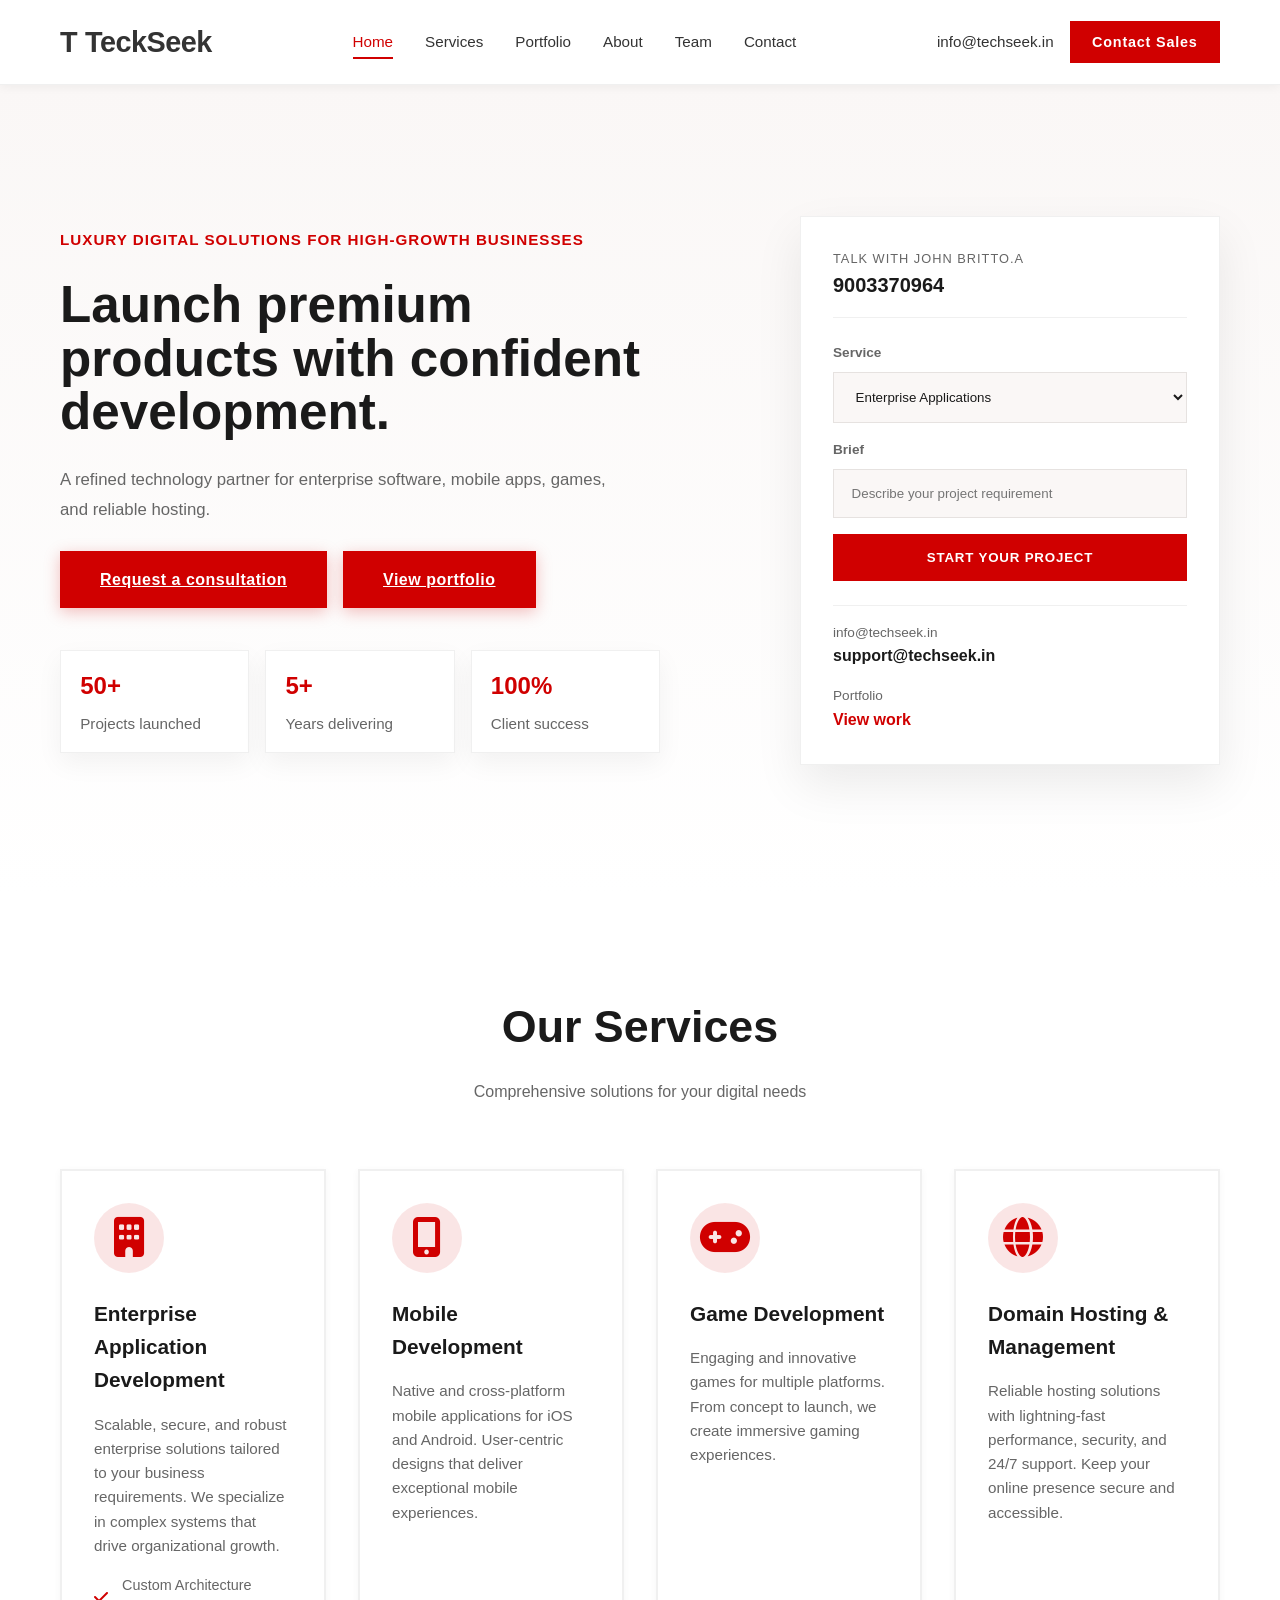
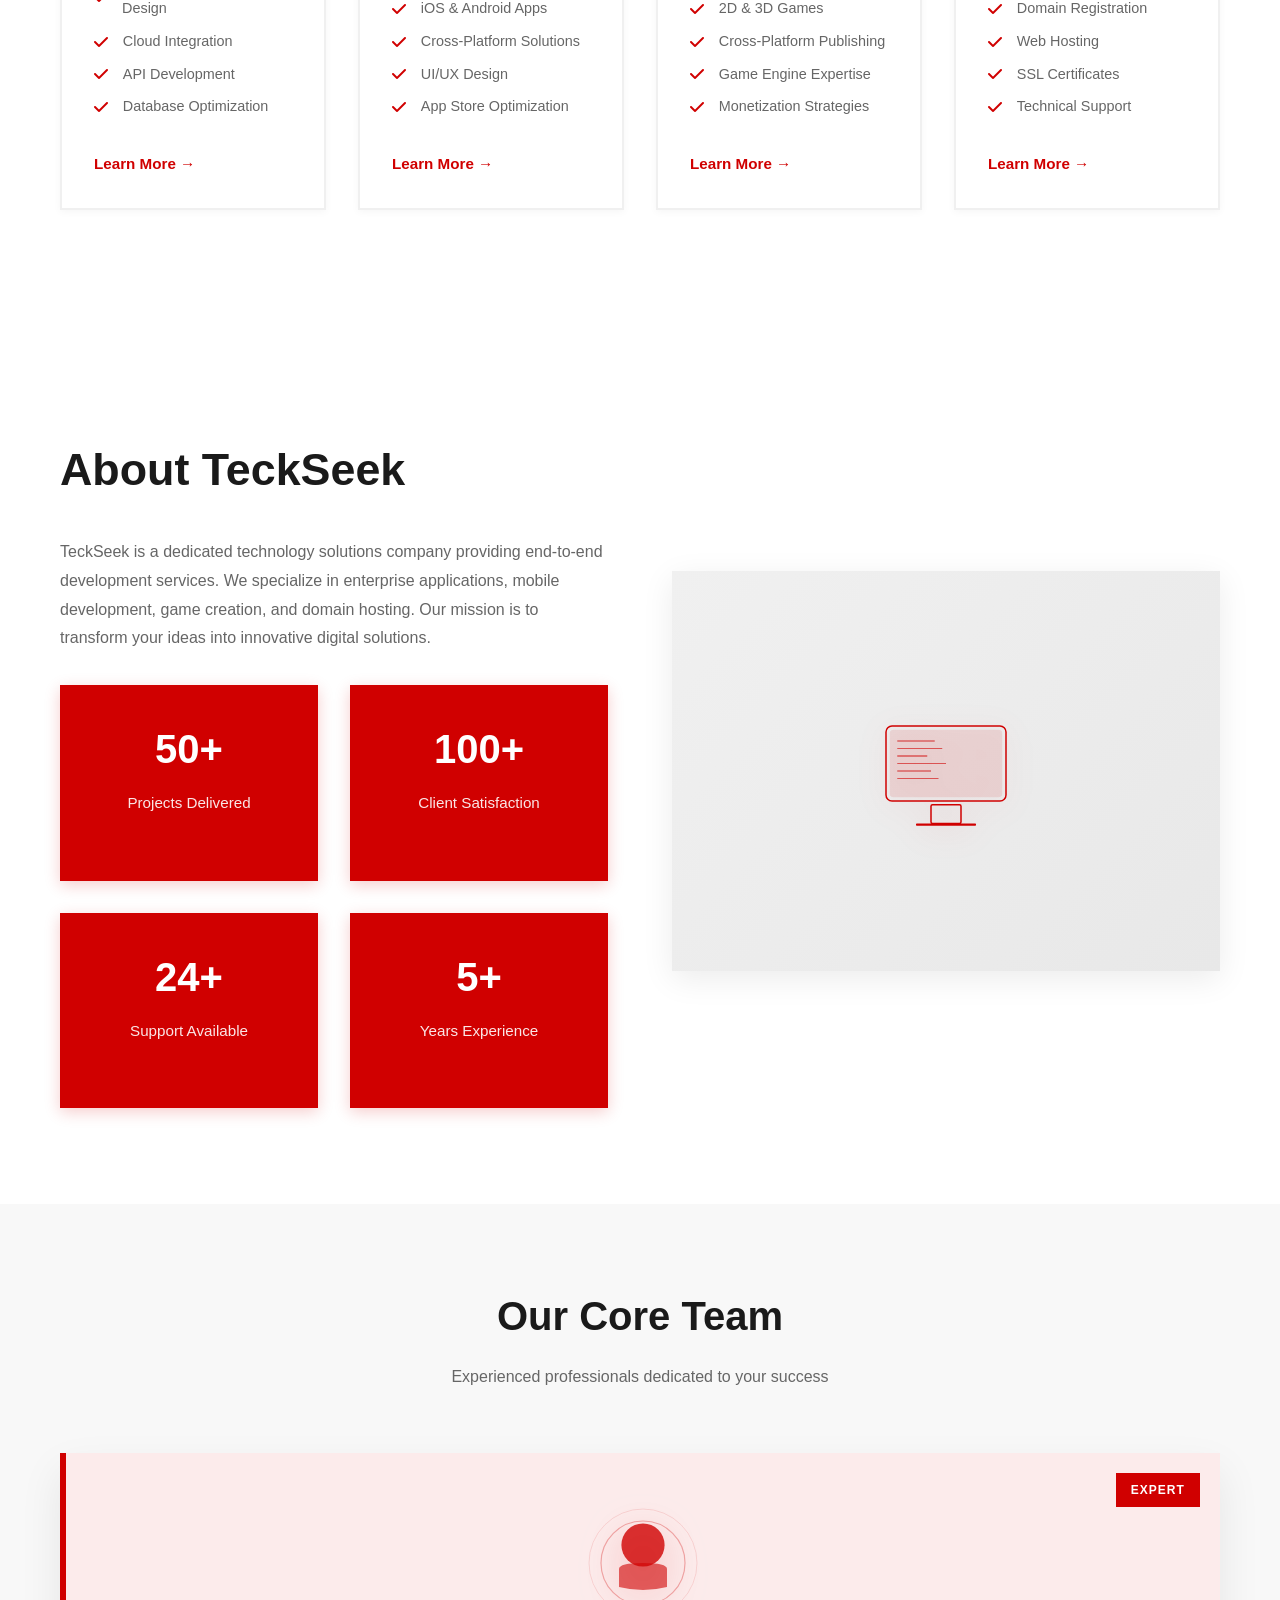
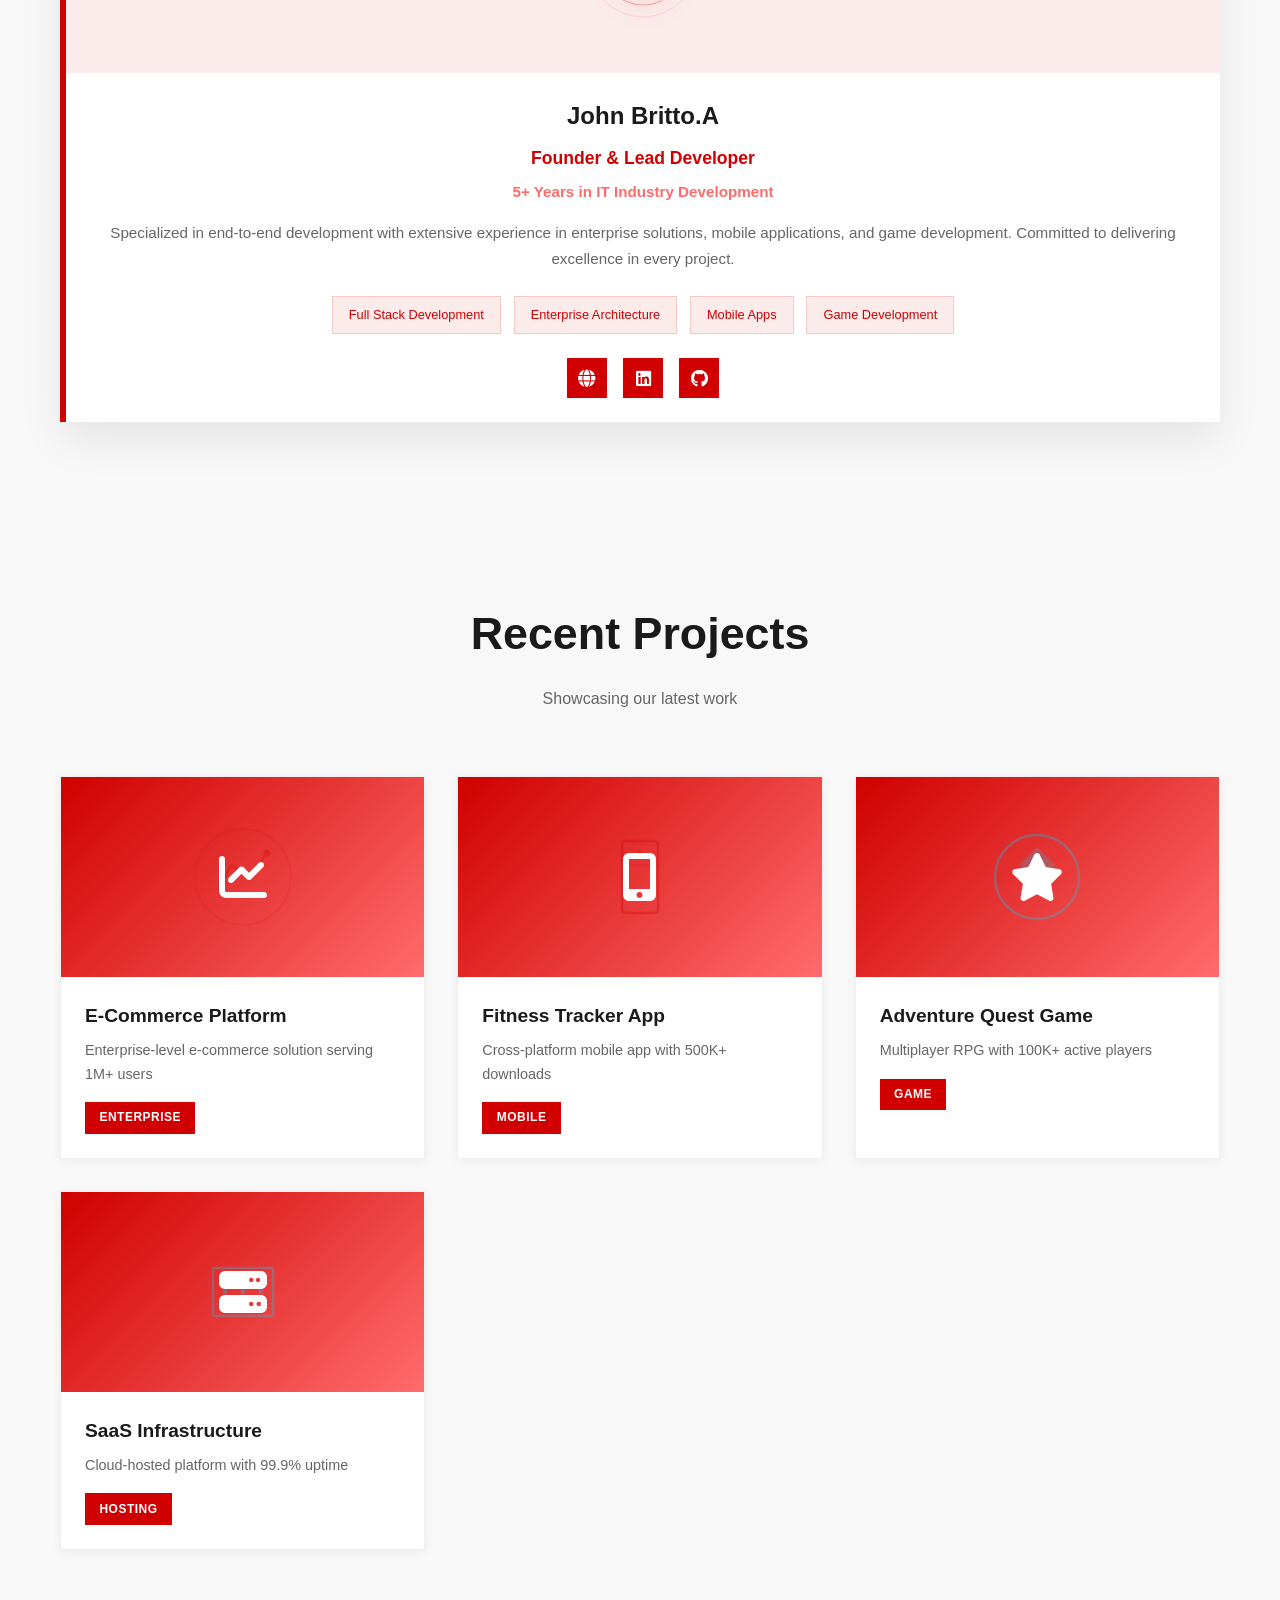
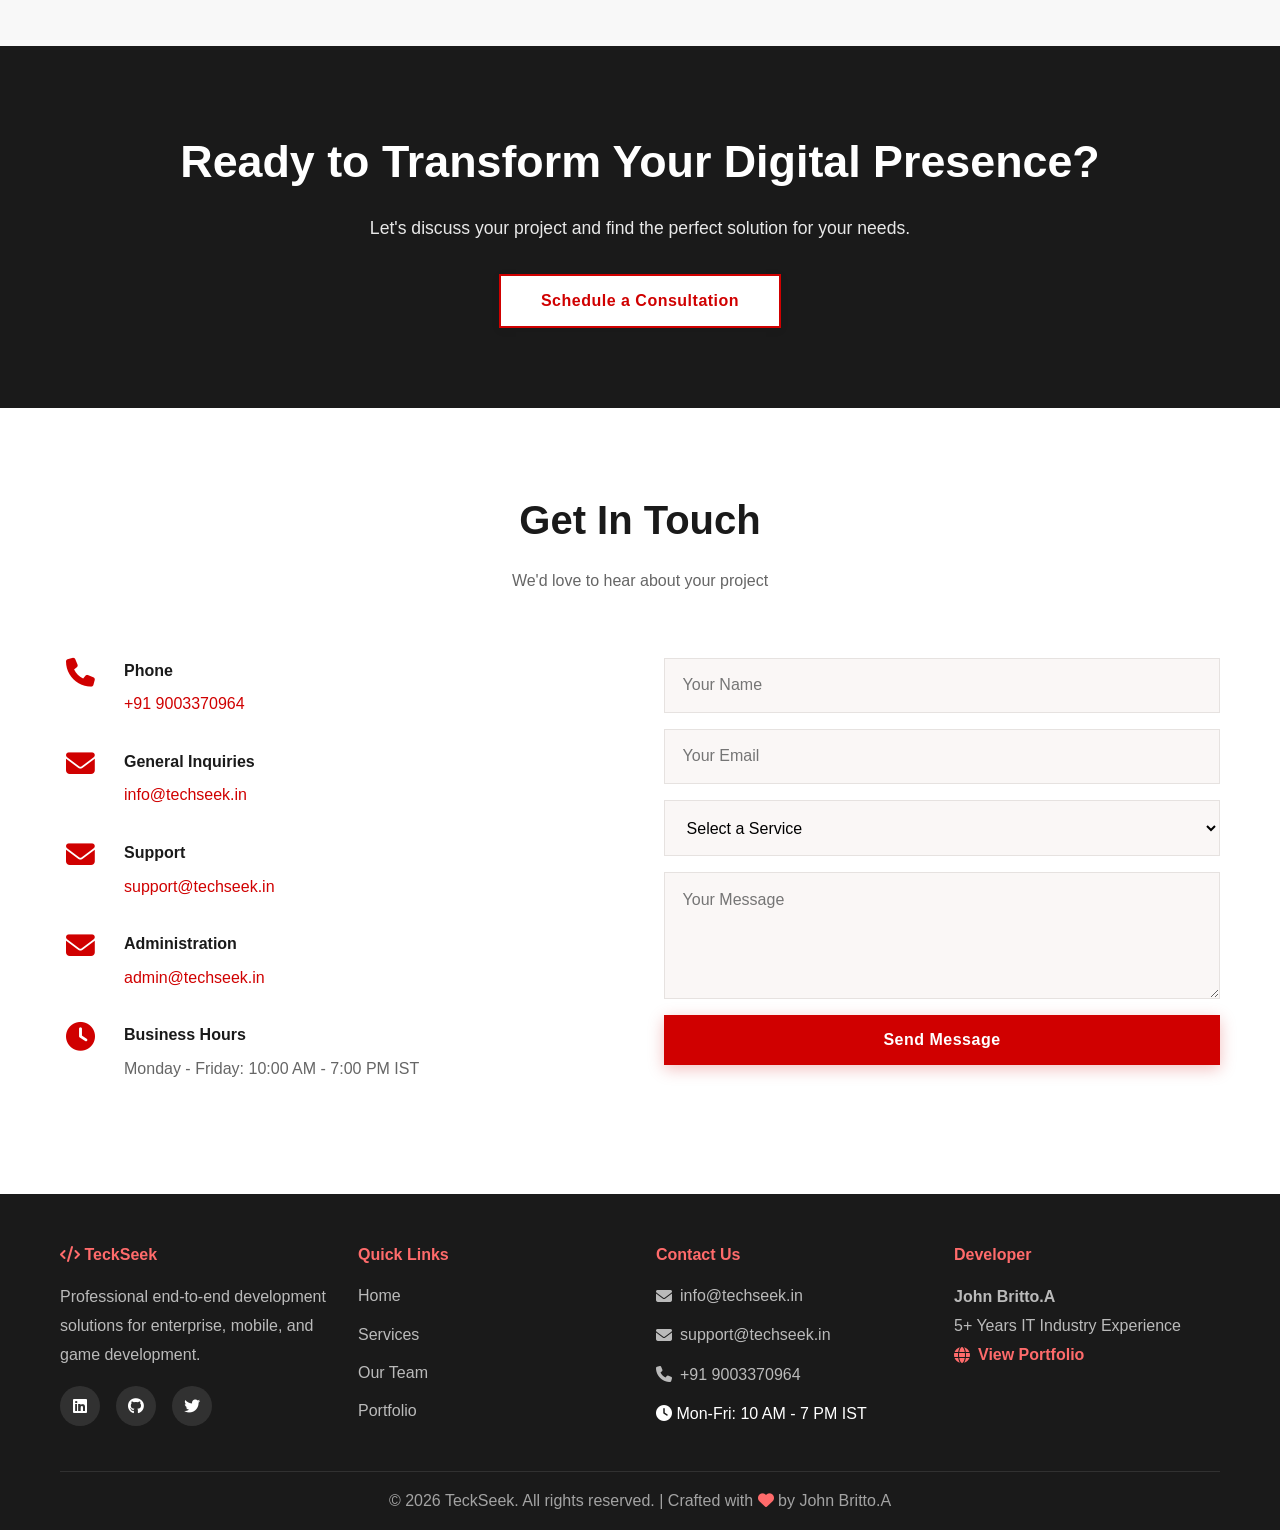
==== commit 488dbcb3: "new theme applied" ====
--- a/index.html
+++ b/index.html
@@ -12,15 +12,19 @@
     <nav class="navbar">
         <div class="nav-container">
             <div class="logo">
-                <i class="fas fa-code"></i> TeckSeek
+                <span class="logo-mark">T</span> TeckSeek
             </div>
             <div class="nav-menu" id="navMenu">
                 <a href="#home" class="nav-link active">Home</a>
                 <a href="#services" class="nav-link">Services</a>
+                <a href="#portfolio" class="nav-link">Portfolio</a>
                 <a href="#about" class="nav-link">About</a>
                 <a href="#team" class="nav-link">Team</a>
-                <a href="#portfolio" class="nav-link">Portfolio</a>
                 <a href="#contact" class="nav-link">Contact</a>
+            </div>
+            <div class="nav-actions">
+                <a href="mailto:info@techseek.in" class="nav-contact">info@techseek.in</a>
+                <button class="nav-button">Contact Sales</button>
             </div>
             <div class="hamburger" id="hamburger">
                 <span></span>
@@ -32,26 +36,67 @@
 
     <!-- Hero Section -->
     <section id="home" class="hero">
-        <div class=\"hero-shapes\">
-            <div class=\"shape shape-1\"></div>
-            <div class=\"shape shape-2\"></div>
-            <div class=\"shape shape-3\"></div>
-        </div>
-        <div class=\"hero-content\">
-            <div class=\"hero-animation\">
-                <svg viewBox=\"0 0 200 200\" class=\"floating-icon\">
-                    <circle cx=\"100\" cy=\"100\" r=\"80\" fill=\"none\" stroke=\"#00d4ff\" stroke-width=\"2\" opacity=\"0.3\"/>
-                    <circle cx=\"100\" cy=\"100\" r=\"60\" fill=\"none\" stroke=\"#0066ff\" stroke-width=\"2\" opacity=\"0.5\"/>
-                    <circle cx=\"100\" cy=\"100\" r=\"40\" fill=\"none\" stroke=\"#00d4ff\" stroke-width=\"2\"/>
-                    <path d=\"M 100 20 Q 140 60 100 100 Q 60 60 100 20\" fill=\"#0066ff\" opacity=\"0.8\"/>
-                </svg>
-            </div>
-            <h1 class=\"hero-title\">Welcome to TeckSeek</h1>
-            <p class=\"hero-subtitle\">Professional End-to-End Development Solutions</p>
-            <p class=\"hero-text\">Enterprise • Mobile • Games • Hosting</p>
-            <button class="cta-button">Get Started Today</button>
-        </div>
-        <div class="hero-background"></div>
+        <div class="hero-inner container">
+            <div class="hero-copy">
+                <span class="eyebrow">Luxury digital solutions for high-growth businesses</span>
+                <h1>Launch premium products with confident development.</h1>
+                <p class="hero-description">A refined technology partner for enterprise software, mobile apps, games, and reliable hosting.</p>
+                <div class="hero-buttons">
+                    <a href="#contact" class="cta-button">Request a consultation</a>
+                    <a href="#portfolio" class="cta-button cta-button-outline">View portfolio</a>
+                </div>
+                <div class="hero-stats">
+                    <div>
+                        <strong>50+</strong>
+                        <span>Projects launched</span>
+                    </div>
+                    <div>
+                        <strong>5+</strong>
+                        <span>Years delivering</span>
+                    </div>
+                    <div>
+                        <strong>100%</strong>
+                        <span>Client success</span>
+                    </div>
+                </div>
+            </div>
+            <aside class="hero-panel">
+                <div class="hero-card">
+                    <div class="hero-card-header">
+                        <div>
+                            <span>Talk with John Britto.A</span>
+                            <strong>9003370964</strong>
+                        </div>
+                    </div>
+                    <div class="hero-search">
+                        <div class="hero-field">
+                            <label>Service</label>
+                            <select>
+                                <option>Enterprise Applications</option>
+                                <option>Mobile Solutions</option>
+                                <option>Game Development</option>
+                                <option>Hosting & Domains</option>
+                            </select>
+                        </div>
+                        <div class="hero-field">
+                            <label>Brief</label>
+                            <input type="text" placeholder="Describe your project requirement" />
+                        </div>
+                        <button class="search-button">Start Your Project</button>
+                    </div>
+                    <div class="hero-card-footer">
+                        <div>
+                            <span>info@techseek.in</span>
+                            <strong>support@techseek.in</strong>
+                        </div>
+                        <div>
+                            <span>Portfolio</span>
+                            <a href="https://johnbrittojb9585.github.io/portfolio/" target="_blank">View work</a>
+                        </div>
+                    </div>
+                </div>
+            </aside>
+        </div>
     </section>
 
     <!-- Services Section -->
@@ -170,20 +215,20 @@
                     <div class="image-placeholder">
                         <svg class="animated-laptop" viewBox="0 0 200 160" width="150" height="120">
                             <!-- Monitor -->
-                            <rect x="20" y="20" width="160" height="100" rx="8" fill="none" stroke="#0066ff" stroke-width="2"/>
+                            <rect x="20" y="20" width="160" height="100" rx="8" fill="none" stroke="#d00000" stroke-width="2"/>
                             <!-- Screen glow -->
-                            <rect x="25" y="25" width="150" height="90" fill="#0066ff" opacity="0.1" rx="5"/>
+                            <rect x="25" y="25" width="150" height="90" fill="#d00000" opacity="0.1" rx="5"/>
                             <!-- Code lines -->
-                            <line x1="35" y1="40" x2="85" y2="40" stroke="#00d4ff" stroke-width="1.5" opacity="0.8"/>
-                            <line x1="35" y1="50" x2="95" y2="50" stroke="#00d4ff" stroke-width="1.5" opacity="0.6"/>
-                            <line x1="35" y1="60" x2="75" y2="60" stroke="#00d4ff" stroke-width="1.5" opacity="0.8"/>
-                            <line x1="35" y1="70" x2="100" y2="70" stroke="#00d4ff" stroke-width="1.5" opacity="0.6"/>
-                            <line x1="35" y1="80" x2="80" y2="80" stroke="#00d4ff" stroke-width="1.5" opacity="0.8"/>
-                            <line x1="35" y1="90" x2="90" y2="90" stroke="#00d4ff" stroke-width="1.5" opacity="0.6"/>
+                            <line x1="35" y1="40" x2="85" y2="40" stroke="#d00000" stroke-width="1.5" opacity="0.8"/>
+                            <line x1="35" y1="50" x2="95" y2="50" stroke="#d00000" stroke-width="1.5" opacity="0.6"/>
+                            <line x1="35" y1="60" x2="75" y2="60" stroke="#d00000" stroke-width="1.5" opacity="0.8"/>
+                            <line x1="35" y1="70" x2="100" y2="70" stroke="#d00000" stroke-width="1.5" opacity="0.6"/>
+                            <line x1="35" y1="80" x2="80" y2="80" stroke="#d00000" stroke-width="1.5" opacity="0.8"/>
+                            <line x1="35" y1="90" x2="90" y2="90" stroke="#d00000" stroke-width="1.5" opacity="0.6"/>
                             <!-- Stand -->
-                            <rect x="80" y="125" width="40" height="25" fill="none" stroke="#0066ff" stroke-width="2" rx="2"/>
+                            <rect x="80" y="125" width="40" height="25" fill="none" stroke="#d00000" stroke-width="2" rx="2"/>
                             <!-- Base -->
-                            <rect x="60" y="150" width="80" height="3" fill="#0066ff" rx="1"/>
+                            <rect x="60" y="150" width="80" height="3" fill="#d00000" rx="1"/>
                         </svg>
                     </div>
                 </div>
@@ -203,12 +248,12 @@
                         <div class="team-image">
                             <svg class="avatar-svg" viewBox="0 0 100 100">
                                 <!-- Head -->
-                                <circle cx="50" cy="35" r="18" fill="#0066ff" opacity="0.8"/>
+                                <circle cx="50" cy="35" r="18" fill="#d00000" opacity="0.8"/>
                                 <!-- Shoulders -->
-                                <path d="M 30 55 Q 30 50 50 50 Q 70 50 70 55 L 70 70 Q 50 75 30 70 Z" fill="#0066ff" opacity="0.6"/>
+                                <path d="M 30 55 Q 30 50 50 50 Q 70 50 70 55 L 70 70 Q 50 75 30 70 Z" fill="#d00000" opacity="0.6"/>
                                 <!-- Glow effect -->
-                                <circle cx="50" cy="50" r="35" fill="none" stroke="#00d4ff" stroke-width="1" opacity="0.3"/>
-                                <circle cx="50" cy="50" r="45" fill="none" stroke="#0066ff" stroke-width="0.5" opacity="0.2"/>
+                                <circle cx="50" cy="50" r="35" fill="none" stroke="#d00000" stroke-width="1" opacity="0.3"/>
+                                <circle cx="50" cy="50" r="45" fill="none" stroke="#d00000" stroke-width="0.5" opacity="0.2"/>
                             </svg>
                         </div>
                         <div class="team-badge">Expert</div>
@@ -243,9 +288,9 @@
                 <div class="portfolio-item">
                     <div class="portfolio-image portfolio-animated">
                         <svg class="portfolio-svg" viewBox="0 0 100 100">
-                            <circle cx="50" cy="50" r="40" fill="none" stroke="#00d4ff" stroke-width="2" opacity="0.3"/>
-                            <path d="M 30 60 L 40 40 L 55 50 L 70 30" fill="none" stroke="#00d4ff" stroke-width="2" stroke-linecap="round"/>
-                            <circle cx="70" cy="30" r="3" fill="#00d4ff"/>
+                            <circle cx="50" cy="50" r="40" fill="none" stroke="#d00000" stroke-width="2" opacity="0.3"/>
+                            <path d="M 30 60 L 40 40 L 55 50 L 70 30" fill="none" stroke="#d00000" stroke-width="2" stroke-linecap="round"/>
+                            <circle cx="70" cy="30" r="3" fill="#d00000"/>
                         </svg>
                         <i class="fas fa-chart-line"></i>
                     </div>
@@ -257,9 +302,9 @@
                 <div class="portfolio-item">
                     <div class="portfolio-image portfolio-animated">
                         <svg class="portfolio-svg" viewBox="0 0 100 100" style="animation-delay: 0.2s;">
-                            <rect x="35" y="20" width="30" height="60" fill="none" stroke="#00d4ff" stroke-width="2" rx="3"/>
-                            <circle cx="50" cy="30" r="2" fill="#00d4ff"/>
-                            <line x1="38" y1="40" x2="62" y2="40" stroke="#00d4ff" stroke-width="1" opacity="0.6"/>
+                            <rect x="35" y="20" width="30" height="60" fill="none" stroke="#d00000" stroke-width="2" rx="3"/>
+                            <circle cx="50" cy="30" r="2" fill="#d00000"/>
+                            <line x1="38" y1="40" x2="62" y2="40" stroke="#d00000" stroke-width="1" opacity="0.6"/>
                         </svg>
                         <i class="fas fa-mobile-alt"></i>
                     </div>
--- a/styles.css
+++ b/styles.css
@@ -1,13 +1,13 @@
 /* ==================== Root & General Styles ==================== */
 :root {
-    --primary-color: #0066ff;
-    --secondary-color: #00d4ff;
-    --dark-color: #1a1a2e;
-    --light-color: #f5f7fa;
+    --primary-color: #d00000;
+    --secondary-color: #ff6b6b;
+    --dark-color: #1a1a1a;
+    --light-color: #f8f8f8;
     --text-color: #333;
     --text-light: #666;
     --border-radius: 10px;
-    --box-shadow: 0 10px 30px rgba(0, 0, 0, 0.1);
+    --box-shadow: 0 10px 30px rgba(0, 0, 0, 0.08);
     --transition: all 0.3s ease;
 }
 
@@ -90,16 +90,16 @@
 }
 
 @keyframes glow {
-    0%, 100% { box-shadow: 0 0 20px rgba(0, 102, 255, 0.3); }
-    50% { box-shadow: 0 0 40px rgba(0, 212, 255, 0.6); }
+    0%, 100% { box-shadow: 0 0 20px rgba(208, 0, 0, 0.3); }
+    50% { box-shadow: 0 0 40px rgba(255, 107, 107, 0.6); }
 }
 
 @keyframes pulse-glow {
     0%, 100% { 
-        box-shadow: 0 0 0 0 rgba(0, 102, 255, 0.7);
+        box-shadow: 0 0 0 0 rgba(208, 0, 0, 0.7);
     }
     50% {
-        box-shadow: 0 0 0 10px rgba(0, 102, 255, 0);
+        box-shadow: 0 0 0 10px rgba(208, 0, 0, 0);
     }
 }
 
@@ -132,13 +132,14 @@
 
 /* ==================== Navigation ==================== */
 .navbar {
-    background: linear-gradient(135deg, var(--dark-color) 0%, #2a2a4e 100%);
-    color: white;
-    padding: 1rem 0;
+    background: white;
+    color: var(--text-color);
+    padding: 1.2rem 0;
     position: sticky;
     top: 0;
     z-index: 1000;
-    box-shadow: var(--box-shadow);
+    box-shadow: 0 2px 10px rgba(0, 0, 0, 0.05);
+    border-bottom: 1px solid #f0f0f0;
 }
 
 .nav-container {
@@ -152,14 +153,16 @@
 
 .logo {
     font-size: 1.8rem;
-    font-weight: bold;
+    font-weight: 700;
     display: flex;
     align-items: center;
     gap: 0.5rem;
+    letter-spacing: -0.5px;
 }
 
 .logo i {
-    color: var(--secondary-color);
+    color: var(--primary-color);
+    font-size: 2rem;
 }
 
 .nav-menu {
@@ -169,15 +172,17 @@
 }
 
 .nav-link {
-    color: white;
+    color: var(--text-color);
     text-decoration: none;
     transition: var(--transition);
     position: relative;
+    font-weight: 500;
+    font-size: 0.95rem;
 }
 
 .nav-link:hover,
 .nav-link.active {
-    color: var(--secondary-color);
+    color: var(--primary-color);
 }
 
 .nav-link::after {
@@ -187,13 +192,43 @@
     left: 0;
     width: 0;
     height: 2px;
-    background-color: var(--secondary-color);
+    background-color: var(--primary-color);
     transition: var(--transition);
 }
 
 .nav-link:hover::after,
 .nav-link.active::after {
     width: 100%;
+}
+
+.nav-actions {
+    display: flex;
+    align-items: center;
+    gap: 1rem;
+}
+
+.nav-contact {
+    color: var(--text-color);
+    text-decoration: none;
+    font-size: 0.95rem;
+    font-weight: 500;
+}
+
+.nav-button {
+    background: var(--primary-color);
+    color: white;
+    border: none;
+    padding: 0.8rem 1.4rem;
+    font-weight: 700;
+    font-size: 0.9rem;
+    letter-spacing: 0.8px;
+    cursor: pointer;
+    transition: var(--transition);
+    border-radius: 0;
+}
+
+.nav-button:hover {
+    background: #b80000;
 }
 
 .hamburger {
@@ -206,7 +241,7 @@
 .hamburger span {
     width: 25px;
     height: 3px;
-    background-color: white;
+    background-color: var(--text-color);
     border-radius: 3px;
     transition: var(--transition);
 }
@@ -214,212 +249,304 @@
 /* ==================== Hero Section ==================== */
 .hero {
     position: relative;
-    height: 100vh;
+    min-height: 90vh;
     display: flex;
     align-items: center;
     justify-content: center;
     overflow: hidden;
-    background: linear-gradient(135deg, var(--dark-color) 0%, #2a2a4e 50%, var(--primary-color) 100%);
+    background: linear-gradient(180deg, #faf7f6 0%, #ffffff 100%);
+    color: var(--dark-color);
+    padding: 4rem 0;
+}
+
+.hero-inner {
+    display: grid;
+    grid-template-columns: 1.3fr 0.9fr;
+    gap: 2rem;
+    align-items: center;
+    width: 100%;
+}
+
+.hero-copy {
+    display: flex;
+    flex-direction: column;
+    gap: 1.6rem;
+    max-width: 600px;
+}
+
+.eyebrow {
+    font-size: 0.95rem;
+    letter-spacing: 1px;
+    text-transform: uppercase;
+    color: var(--primary-color);
+    font-weight: 700;
+}
+
+.hero-copy h1 {
+    font-size: clamp(3rem, 4vw, 4.5rem);
+    line-height: 1.05;
+    margin: 0;
+}
+
+.hero-description {
+    max-width: 560px;
+    font-size: 1.05rem;
+    color: var(--text-light);
+    line-height: 1.8;
+}
+
+.hero-buttons {
+    display: flex;
+    align-items: center;
+    gap: 1rem;
+    flex-wrap: wrap;
+}
+
+.hero-stats {
+    display: grid;
+    grid-template-columns: repeat(3, minmax(120px, 1fr));
+    gap: 1rem;
+    margin-top: 1rem;
+}
+
+.hero-stats div {
+    background: white;
+    border: 1px solid #f0f0f0;
+    padding: 1rem 1.2rem;
+    box-shadow: 0 10px 25px rgba(0, 0, 0, 0.05);
+}
+
+.hero-stats strong {
+    display: block;
+    font-size: 1.5rem;
+    color: var(--primary-color);
+    margin-bottom: 0.4rem;
+}
+
+.hero-stats span {
+    display: block;
+    color: var(--text-light);
+    font-size: 0.95rem;
+}
+
+.hero-panel {
+    display: flex;
+    justify-content: flex-end;
+}
+
+.hero-card {
+    width: 100%;
+    max-width: 420px;
+    background: white;
+    border: 1px solid #f0f0f0;
+    box-shadow: 0 20px 45px rgba(0, 0, 0, 0.08);
+    padding: 2rem;
+    border-radius: 0;
+    display: flex;
+    flex-direction: column;
+    gap: 1.5rem;
+}
+
+.hero-card-header {
+    display: flex;
+    justify-content: space-between;
+    gap: 1rem;
+    align-items: flex-start;
+    border-bottom: 1px solid #f0f0f0;
+    padding-bottom: 1rem;
+}
+
+.hero-card-header span {
+    display: block;
+    color: var(--text-light);
+    text-transform: uppercase;
+    letter-spacing: 1px;
+    font-size: 0.8rem;
+}
+
+.hero-card-header strong {
+    display: block;
+    font-size: 1.25rem;
+    color: var(--dark-color);
+}
+
+.hero-search {
+    display: grid;
+    gap: 1rem;
+}
+
+.hero-field {
+    display: flex;
+    flex-direction: column;
+    gap: 0.5rem;
+}
+
+.hero-field label {
+    color: var(--text-light);
+    font-size: 0.85rem;
+    font-weight: 600;
+}
+
+.hero-field select,
+.hero-field input {
+    width: 100%;
+    padding: 1rem 1.1rem;
+    border: 1px solid #e6e2e0;
+    border-radius: 0;
+    background: #faf7f6;
+    font-family: inherit;
+    color: var(--dark-color);
+    transition: var(--transition);
+}
+
+.hero-field select:focus,
+.hero-field input:focus {
+    outline: none;
+    border-color: var(--primary-color);
+    box-shadow: 0 0 0 3px rgba(208, 0, 0, 0.1);
+    background: white;
+}
+
+.search-button {
+    border: none;
+    background: var(--primary-color);
     color: white;
-}
-
-.hero-shapes {
-    position: absolute;
-    width: 100%;
-    height: 100%;
-    overflow: hidden;
-    z-index: 0;
-}
-
-.shape {
-    position: absolute;
-    opacity: 0.05;
-    animation: shapeFloat 15s ease-in-out infinite;
-}
-
-.shape-1 {
-    width: 200px;
-    height: 200px;
-    background: radial-gradient(circle, #00d4ff, transparent);
-    border-radius: 50%;
-    top: 10%;
-    left: 10%;
-    animation-delay: 0s;
-}
-
-.shape-2 {
-    width: 150px;
-    height: 150px;
-    background: radial-gradient(circle, #0066ff, transparent);
-    border-radius: 50%;
-    bottom: 20%;
-    right: 10%;
-    animation-delay: 3s;
-}
-
-.shape-3 {
-    width: 250px;
-    height: 250px;
-    background: radial-gradient(circle, #00d4ff, transparent);
-    border-radius: 50%;
-    top: 50%;
-    right: 5%;
-    animation-delay: 6s;
-}
-
-.hero-background {
-    position: absolute;
-    top: 0;
-    left: 0;
-    right: 0;
-    bottom: 0;
-    opacity: 0.1;
-    background-image: url('data:image/svg+xml,<svg xmlns="http://www.w3.org/2000/svg" viewBox="0 0 1200 600"><path fill="white" d="M0,300 Q300,200 600,300 T1200,300 L1200,600 L0,600 Z"/></svg>');
-    background-size: cover;
-    animation: wave 15s linear infinite;
-    z-index: 0;
-}
-
-.hero-content {
-    position: relative;
-    z-index: 1;
-    text-align: center;
-    animation: slideInUp 1s ease;
-    display: flex;
-    flex-direction: column;
-    align-items: center;
-    gap: 2rem;
-}
-
-.hero-animation {
-    width: 200px;
-    height: 200px;
-    animation: float 3s ease-in-out infinite;
-}
-
-.floating-icon {
-    width: 100%;
-    height: 100%;
-    filter: drop-shadow(0 0 20px rgba(0, 212, 255, 0.5));
-    animation: spin 20s linear infinite;
-}
-
-.hero-title {
-    font-size: 4rem;
+    padding: 1rem 1.2rem;
+    cursor: pointer;
     font-weight: 700;
-    margin: 0;
-    background: linear-gradient(135deg, #ffffff, #00d4ff);
-    -webkit-background-clip: text;
-    -webkit-text-fill-color: transparent;
-    background-clip: text;
-    animation: slideInUp 1s ease 0.2s both;
-}
-
-.hero-subtitle {
-    font-size: 1.8rem;
-    margin: 0;
-    color: rgba(255, 255, 255, 0.9);
-    animation: slideInUp 1s ease 0.4s both;
-}
-
-.hero-text {
-    font-size: 1.2rem;
-    color: rgba(255, 255, 255, 0.7);
-    letter-spacing: 3px;
-    margin: 0;
-    animation: slideInUp 1s ease 0.6s both;
+    text-transform: uppercase;
+    letter-spacing: 0.8px;
+    transition: var(--transition);
+    border-radius: 0;
+}
+
+.search-button:hover {
+    background: #b80000;
+}
+
+.hero-card-footer {
+    display: grid;
+    gap: 1rem;
+    border-top: 1px solid #f0f0f0;
+    padding-top: 1rem;
+}
+
+.hero-card-footer span {
+    display: block;
+    color: var(--text-light);
+    font-size: 0.85rem;
+}
+
+.hero-card-footer a {
+    color: var(--primary-color);
+    text-decoration: none;
+    font-weight: 700;
+}
+
+.hero-card-footer a:hover {
+    color: #b80000;
 }
 
 .hero .cta-button {
-    animation: slideInUp 1s ease 0.8s both, pulse-glow 2s ease-in-out 1.5s infinite;
+    animation: slideInUp 1s ease 0.8s both;
 }
 
 /* ==================== Buttons ==================== */
 .cta-button {
-    background: linear-gradient(135deg, var(--primary-color), var(--secondary-color));
+    background: var(--primary-color);
     color: white;
     border: none;
     padding: 1rem 2.5rem;
-    font-size: 1.1rem;
-    border-radius: var(--border-radius);
+    font-size: 1rem;
+    border-radius: 0;
     cursor: pointer;
     transition: var(--transition);
-    box-shadow: 0 5px 20px rgba(0, 102, 255, 0.4);
+    box-shadow: 0 4px 15px rgba(208, 0, 0, 0.25);
     font-weight: 600;
+    letter-spacing: 0.5px;
 }
 
 .cta-button:hover {
-    transform: translateY(-3px);
-    box-shadow: 0 8px 30px rgba(0, 102, 255, 0.6);
+    background: #b80000;
+    transform: translateY(-2px);
+    box-shadow: 0 6px 20px rgba(208, 0, 0, 0.35);
 }
 
 .cta-button-white {
     background: white;
     color: var(--primary-color);
-    border: none;
+    border: 2px solid var(--primary-color);
     padding: 1rem 2.5rem;
-    font-size: 1.1rem;
-    border-radius: var(--border-radius);
+    font-size: 1rem;
+    border-radius: 0;
     cursor: pointer;
     transition: var(--transition);
-    box-shadow: 0 5px 20px rgba(0, 0, 0, 0.1);
+    box-shadow: 0 2px 10px rgba(0, 0, 0, 0.05);
     font-weight: 600;
+    letter-spacing: 0.5px;
 }
 
 .cta-button-white:hover {
-    transform: translateY(-3px);
-    box-shadow: 0 8px 30px rgba(0, 0, 0, 0.15);
+    background: var(--primary-color);
+    color: white;
+    transform: translateY(-2px);
+    box-shadow: 0 6px 20px rgba(208, 0, 0, 0.25);
 }
 
 /* ==================== Services Section ==================== */
 .services {
-    padding: 5rem 0;
-    background-color: var(--light-color);
+    padding: 6rem 0;
+    background-color: #ffffff;
 }
 
 .services h2 {
     text-align: center;
-    font-size: 2.5rem;
+    font-size: 2.8rem;
     margin-bottom: 1rem;
     color: var(--dark-color);
+    font-weight: 700;
 }
 
 .section-subtitle {
     text-align: center;
     color: var(--text-light);
-    font-size: 1.1rem;
-    margin-bottom: 3rem;
+    font-size: 1rem;
+    margin-bottom: 4rem;
+    font-weight: 300;
 }
 
 .services-grid {
     display: grid;
-    grid-template-columns: repeat(auto-fit, minmax(280px, 1fr));
+    grid-template-columns: repeat(auto-fit, minmax(200px, 1fr));
     gap: 2rem;
     margin-bottom: 2rem;
 }
 
 .service-card {
     background: white;
-    padding: 2.5rem;
-    border-radius: var(--border-radius);
-    box-shadow: var(--box-shadow);
+    padding: 2rem;
+    border-radius: 0;
+    box-shadow: 0 2px 8px rgba(0, 0, 0, 0.04);
     transition: var(--transition);
     display: flex;
     flex-direction: column;
     height: 100%;
     position: relative;
     overflow: hidden;
+    border: 2px solid #f0f0f0;
+    cursor: pointer;
 }
 
 .service-card:hover {
-    transform: translateY(-10px);
-    box-shadow: 0 15px 40px rgba(0, 0, 0, 0.15);
+    transform: translateY(-8px);
+    box-shadow: 0 8px 24px rgba(208, 0, 0, 0.1);
+    border-color: var(--primary-color);
 }
 
 .service-icon-container {
     position: relative;
-    width: 80px;
-    height: 80px;
+    width: 70px;
+    height: 70px;
     margin-bottom: 1.5rem;
     display: flex;
     align-items: center;
@@ -430,7 +557,7 @@
     position: absolute;
     width: 100%;
     height: 100%;
-    background: linear-gradient(135deg, var(--primary-color), var(--secondary-color));
+    background: var(--primary-color);
     border-radius: 50%;
     opacity: 0.1;
     animation: pulse 2s ease-in-out infinite;
@@ -438,7 +565,7 @@
 }
 
 .service-icon {
-    font-size: 3rem;
+    font-size: 2.5rem;
     color: var(--primary-color);
     position: relative;
     z-index: 1;
@@ -446,15 +573,18 @@
 }
 
 .service-card h3 {
-    font-size: 1.5rem;
+    font-size: 1.3rem;
     margin-bottom: 1rem;
     color: var(--dark-color);
+    font-weight: 600;
 }
 
 .service-card p {
     color: var(--text-light);
-    margin-bottom: 1.5rem;
+    margin-bottom: 1rem;
     flex-grow: 1;
+    font-size: 0.95rem;
+    line-height: 1.6;
 }
 
 .features {
@@ -464,15 +594,17 @@
 
 .features li {
     color: var(--text-light);
-    margin-bottom: 0.8rem;
+    margin-bottom: 0.6rem;
     display: flex;
     align-items: center;
     gap: 0.8rem;
+    font-size: 0.9rem;
 }
 
 .features i {
-    color: var(--secondary-color);
-    font-size: 1.2rem;
+    color: var(--primary-color);
+    font-size: 1rem;
+    width: 16px;
 }
 
 .learn-more {
@@ -481,6 +613,7 @@
     font-weight: 600;
     transition: var(--transition);
     display: inline-block;
+    font-size: 0.95rem;
 }
 
 .learn-more:hover {
@@ -489,51 +622,55 @@
 
 /* ==================== About Section ==================== */
 .about {
-    padding: 5rem 0;
+    padding: 6rem 0;
     background: white;
 }
 
 .about-content {
     display: grid;
     grid-template-columns: 1fr 1fr;
-    gap: 3rem;
+    gap: 4rem;
     align-items: center;
 }
 
 .about h2 {
-    font-size: 2.5rem;
-    margin-bottom: 1.5rem;
+    font-size: 2.8rem;
+    margin-bottom: 2rem;
     color: var(--dark-color);
+    font-weight: 700;
 }
 
 .about-text p {
     color: var(--text-light);
     margin-bottom: 2rem;
     line-height: 1.8;
-    font-size: 1.1rem;
+    font-size: 1rem;
 }
 
 .stats {
     display: grid;
     grid-template-columns: repeat(2, 1fr);
-    gap: 1.5rem;
+    gap: 2rem;
 }
 
 .stat {
-    background: linear-gradient(135deg, var(--primary-color), var(--secondary-color));
+    background: var(--primary-color);
     color: white;
-    padding: 1.5rem;
-    border-radius: var(--border-radius);
+    padding: 2rem;
+    border-radius: 0;
     text-align: center;
+    box-shadow: 0 4px 15px rgba(208, 0, 0, 0.2);
 }
 
 .stat h3 {
-    font-size: 2rem;
+    font-size: 2.5rem;
     margin-bottom: 0.5rem;
+    font-weight: 700;
 }
 
 .stat p {
     color: rgba(255, 255, 255, 0.9);
+    font-size: 0.95rem;
 }
 
 .image-placeholder {
@@ -541,50 +678,54 @@
     align-items: center;
     justify-content: center;
     height: 400px;
-    background: linear-gradient(135deg, var(--light-color), #e0e8ff);
-    border-radius: var(--border-radius);
+    background: linear-gradient(135deg, #f0f0f0, #e8e8e8);
+    border-radius: 0;
     font-size: 5rem;
     color: var(--primary-color);
     position: relative;
     overflow: hidden;
+    box-shadow: 0 8px 30px rgba(0, 0, 0, 0.08);
 }
 
 .animated-laptop {
     animation: float 3s ease-in-out infinite;
-    filter: drop-shadow(0 5px 15px rgba(0, 102, 255, 0.3));
+    filter: drop-shadow(0 5px 15px rgba(208, 0, 0, 0.2));
 }
 
 /* ==================== Portfolio Section ==================== */
 .portfolio {
-    padding: 5rem 0;
-    background-color: var(--light-color);
+    padding: 6rem 0;
+    background-color: #f8f8f8;
 }
 
 .portfolio h2 {
     text-align: center;
-    font-size: 2.5rem;
+    font-size: 2.8rem;
     margin-bottom: 1rem;
     color: var(--dark-color);
+    font-weight: 700;
 }
 
 .portfolio-grid {
     display: grid;
-    grid-template-columns: repeat(auto-fit, minmax(250px, 1fr));
+    grid-template-columns: repeat(auto-fit, minmax(280px, 1fr));
     gap: 2rem;
+    margin-top: 3rem;
 }
 
 .portfolio-item {
     background: white;
-    border-radius: var(--border-radius);
+    border-radius: 0;
     overflow: hidden;
-    box-shadow: var(--box-shadow);
+    box-shadow: 0 2px 10px rgba(0, 0, 0, 0.05);
     transition: var(--transition);
     cursor: pointer;
+    border: 1px solid #f0f0f0;
 }
 
 .portfolio-item:hover {
-    transform: translateY(-10px);
-    box-shadow: 0 15px 40px rgba(0, 0, 0, 0.15);
+    transform: translateY(-8px);
+    box-shadow: 0 12px 30px rgba(208, 0, 0, 0.15);
 }
 
 .portfolio-image {
@@ -622,40 +763,44 @@
     padding: 1.5rem 1.5rem 0.5rem;
     color: var(--dark-color);
     font-size: 1.2rem;
+    font-weight: 600;
 }
 
 .portfolio-item p {
     padding: 0 1.5rem;
     color: var(--text-light);
-    font-size: 0.95rem;
+    font-size: 0.9rem;
 }
 
 .tag {
     display: inline-block;
     margin: 1rem 1.5rem 1.5rem;
-    background: linear-gradient(135deg, var(--primary-color), var(--secondary-color));
+    background: var(--primary-color);
     color: white;
-    padding: 0.4rem 1rem;
-    border-radius: 20px;
-    font-size: 0.8rem;
-    font-weight: 600;
+    padding: 0.4rem 0.9rem;
+    border-radius: 0;
+    font-size: 0.75rem;
+    font-weight: 700;
+    text-transform: uppercase;
+    letter-spacing: 0.5px;
 }
 
 /* ==================== CTA Section ==================== */
 .cta-section {
     padding: 5rem 0;
-    background: linear-gradient(135deg, var(--dark-color), var(--primary-color));
+    background: var(--dark-color);
     color: white;
     text-align: center;
 }
 
 .cta-section h2 {
-    font-size: 2.5rem;
+    font-size: 2.8rem;
     margin-bottom: 1rem;
+    font-weight: 700;
 }
 
 .cta-section p {
-    font-size: 1.2rem;
+    font-size: 1.1rem;
     margin-bottom: 2rem;
     opacity: 0.9;
 }
@@ -689,7 +834,7 @@
 .contact-item i {
     font-size: 1.8rem;
     color: var(--primary-color);
-    min-width: 50px;
+    min-width: 40px;
     text-align: center;
 }
 
@@ -711,12 +856,13 @@
 .contact-form input,
 .contact-form textarea,
 .contact-form select {
-    padding: 1rem;
-    border: 1px solid #ddd;
-    border-radius: var(--border-radius);
+    padding: 1.1rem;
+    border: 1px solid #e6e2e0;
+    border-radius: 0;
     font-family: inherit;
     font-size: 1rem;
     transition: var(--transition);
+    background: #faf7f6;
 }
 
 .contact-form input:focus,
@@ -724,7 +870,8 @@
 .contact-form select:focus {
     outline: none;
     border-color: var(--primary-color);
-    box-shadow: 0 0 0 3px rgba(0, 102, 255, 0.1);
+    box-shadow: 0 0 0 3px rgba(208, 0, 0, 0.1);
+    background: white;
 }
 
 .contact-item a {
@@ -741,7 +888,7 @@
 /* ==================== Team Section ==================== */
 .team {
     padding: 5rem 0;
-    background: linear-gradient(135deg, #f8f9ff 0%, var(--light-color) 100%);
+    background: var(--light-color);
 }
 
 .team h2 {
@@ -760,36 +907,27 @@
 
 .team-card {
     background: white;
-    border-radius: var(--border-radius);
     overflow: hidden;
-    box-shadow: 0 8px 25px rgba(0, 0, 0, 0.08);
+    box-shadow: 0 18px 40px rgba(0, 0, 0, 0.08);
     transition: var(--transition);
     display: flex;
     flex-direction: column;
     text-align: center;
-    border-top: 4px solid var(--primary-color);
+    border-left: 6px solid var(--primary-color);
 }
 
 .team-card:hover {
-    transform: translateY(-10px);
-    box-shadow: 0 15px 40px rgba(0, 102, 255, 0.15);
-}
-
-.team-image {
-    height: 200px;
-    background: linear-gradient(135deg, var(--primary-color), var(--secondary-color));
-    display: flex;
-    align-items: center;
-    justify-content: center;
-    font-size: 4rem;
-    color: white;
-    position: relative;
+    transform: translateY(-8px);
+    box-shadow: 0 22px 55px rgba(208, 0, 0, 0.12);
 }
 
 .team-image-wrapper {
     position: relative;
-    height: 200px;
-    background: linear-gradient(135deg, var(--primary-color), var(--secondary-color));
+    height: 220px;
+    background: rgba(208, 0, 0, 0.08);
+    display: flex;
+    align-items: center;
+    justify-content: center;
     overflow: hidden;
 }
 
@@ -798,7 +936,6 @@
     display: flex;
     align-items: center;
     justify-content: center;
-    background: none;
     position: relative;
 }
 
@@ -806,17 +943,17 @@
     width: 120px;
     height: 120px;
     animation: float 3s ease-in-out infinite;
-    filter: drop-shadow(0 5px 15px rgba(0, 0, 0, 0.2));
+    filter: drop-shadow(0 8px 20px rgba(208, 0, 0, 0.2));
 }
 
 .team-badge {
     position: absolute;
-    top: 15px;
-    right: 15px;
-    background: linear-gradient(135deg, #ff6b6b, #ffb3b3);
+    top: 20px;
+    right: 20px;
+    background: var(--primary-color);
     color: white;
-    padding: 0.4rem 0.8rem;
-    border-radius: 20px;
+    padding: 0.45rem 0.95rem;
+    border-radius: 0;
     font-size: 0.75rem;
     font-weight: 700;
     text-transform: uppercase;
@@ -865,13 +1002,13 @@
 
 .skill-tag {
     display: inline-block;
-    background: linear-gradient(135deg, rgba(0, 102, 255, 0.1), rgba(0, 212, 255, 0.1));
-    color: var(--primary-color);
-    padding: 0.4rem 0.9rem;
-    border-radius: 20px;
+    background: rgba(208, 0, 0, 0.08);
+    color: var(--primary-color);
+    padding: 0.5rem 1rem;
+    border-radius: 0;
     font-size: 0.8rem;
     font-weight: 500;
-    border: 1px solid var(--primary-color);
+    border: 1px solid rgba(208, 0, 0, 0.15);
 }
 
 .team-social {
@@ -887,17 +1024,17 @@
     justify-content: center;
     width: 40px;
     height: 40px;
-    background: linear-gradient(135deg, var(--primary-color), var(--secondary-color));
+    background: var(--primary-color);
     color: white;
     text-decoration: none;
-    border-radius: 50%;
+    border-radius: 0;
     transition: var(--transition);
     font-size: 1.1rem;
 }
 
 .social-link:hover {
     transform: translateY(-3px);
-    box-shadow: 0 8px 20px rgba(0, 102, 255, 0.3);
+    box-shadow: 0 8px 20px rgba(208, 0, 0, 0.18);
 }
 
 /* ==================== Footer ==================== */
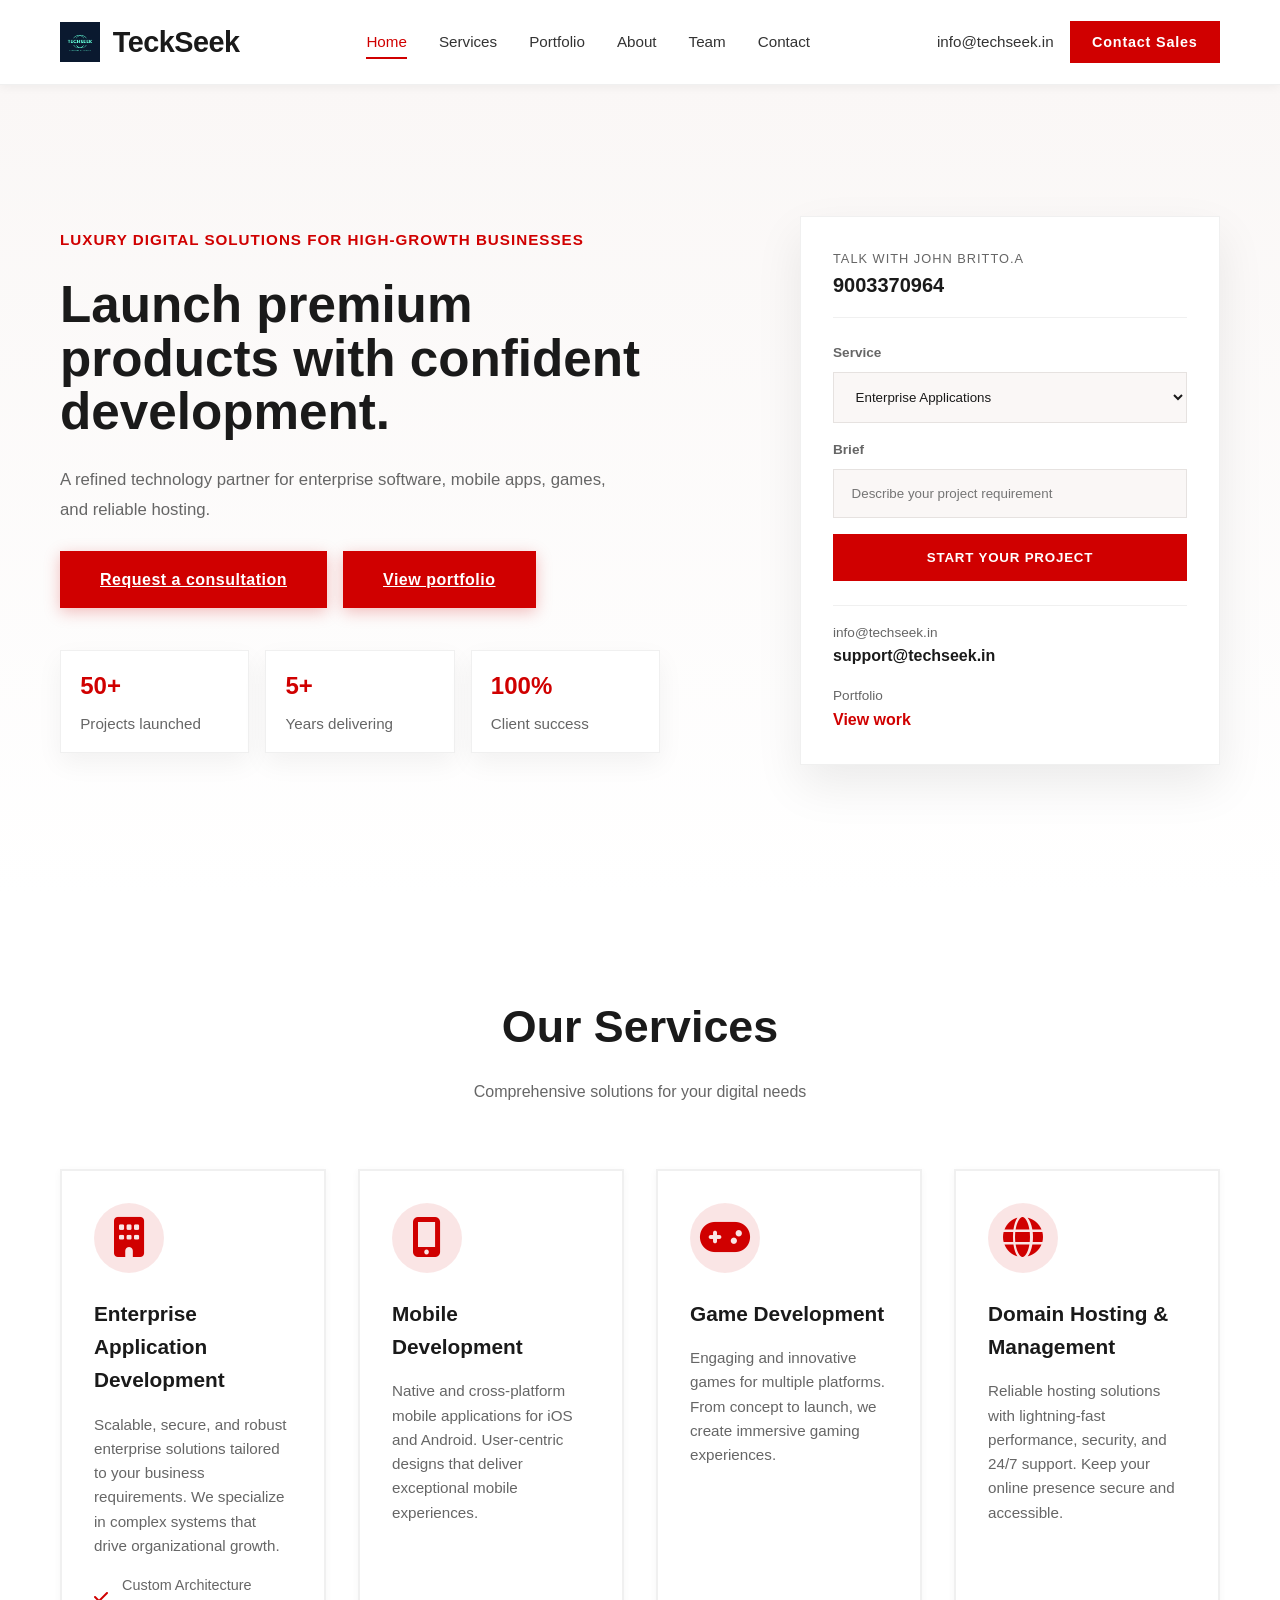
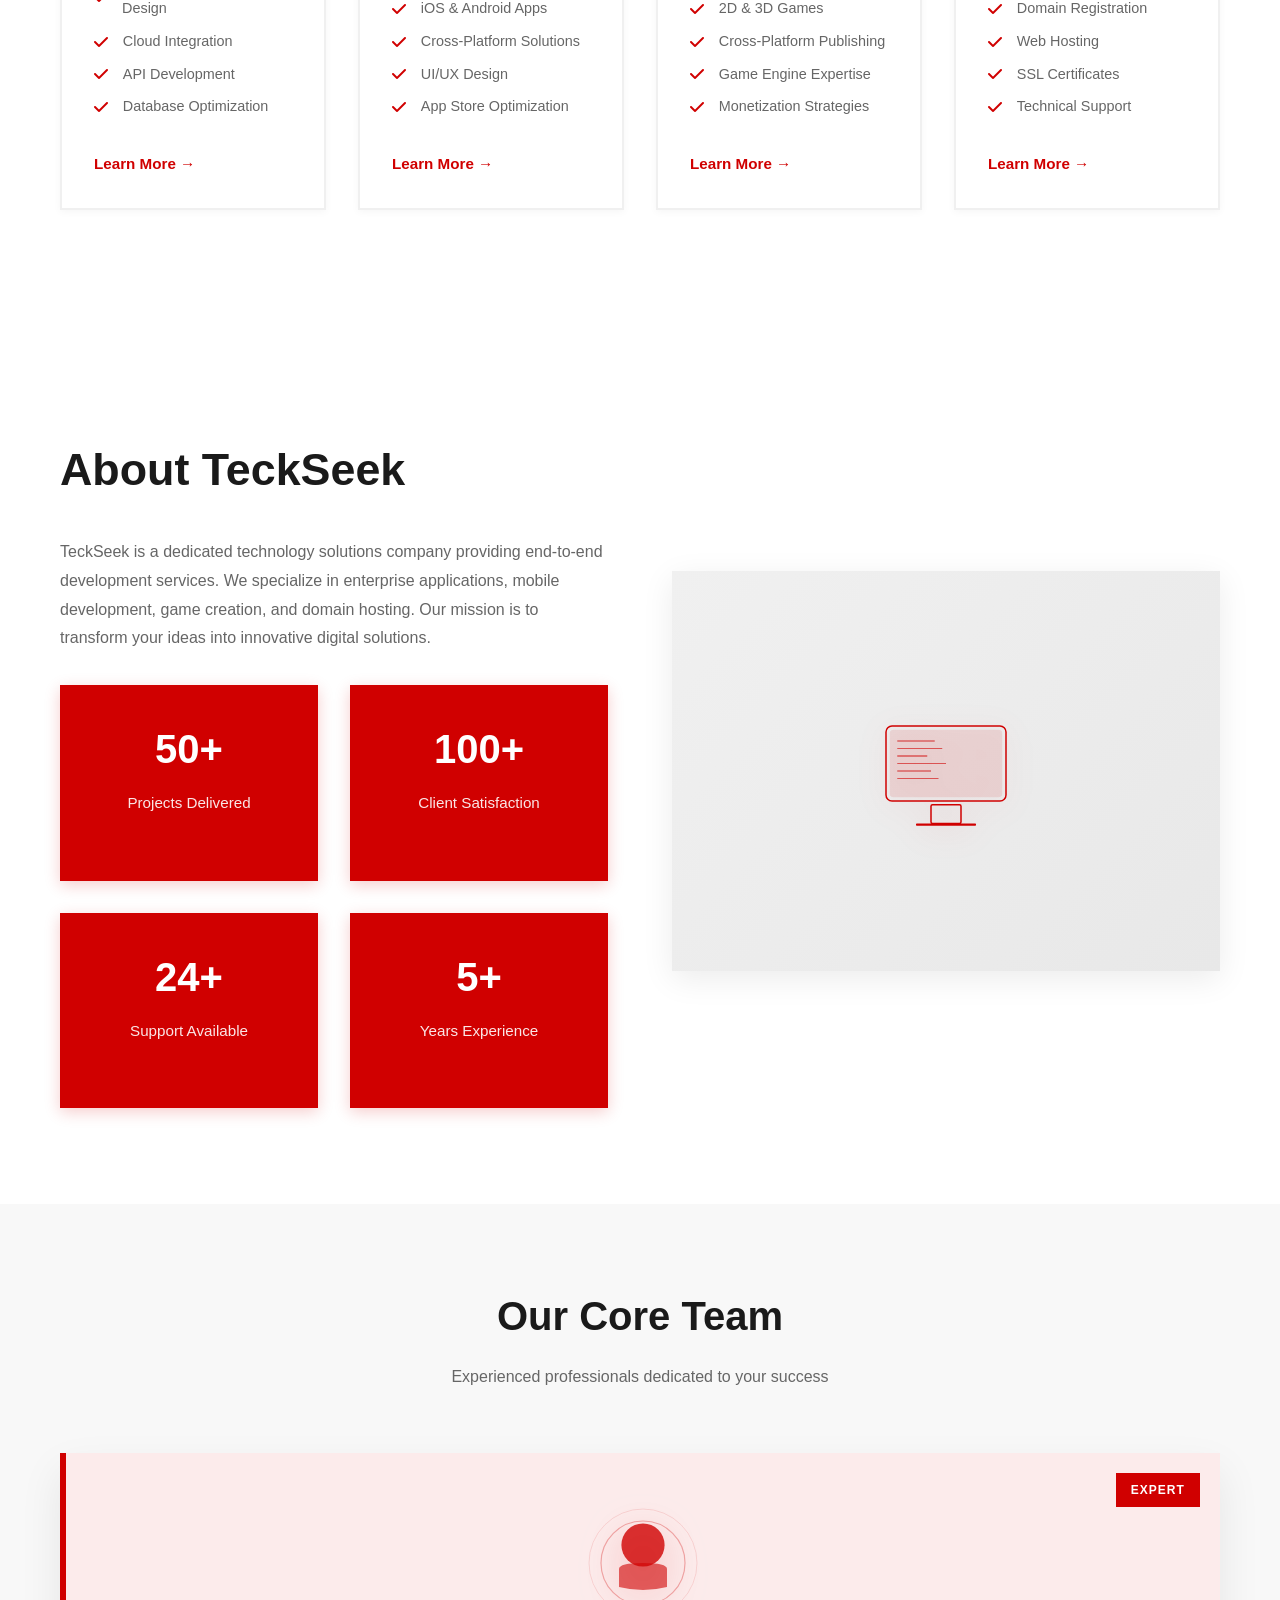
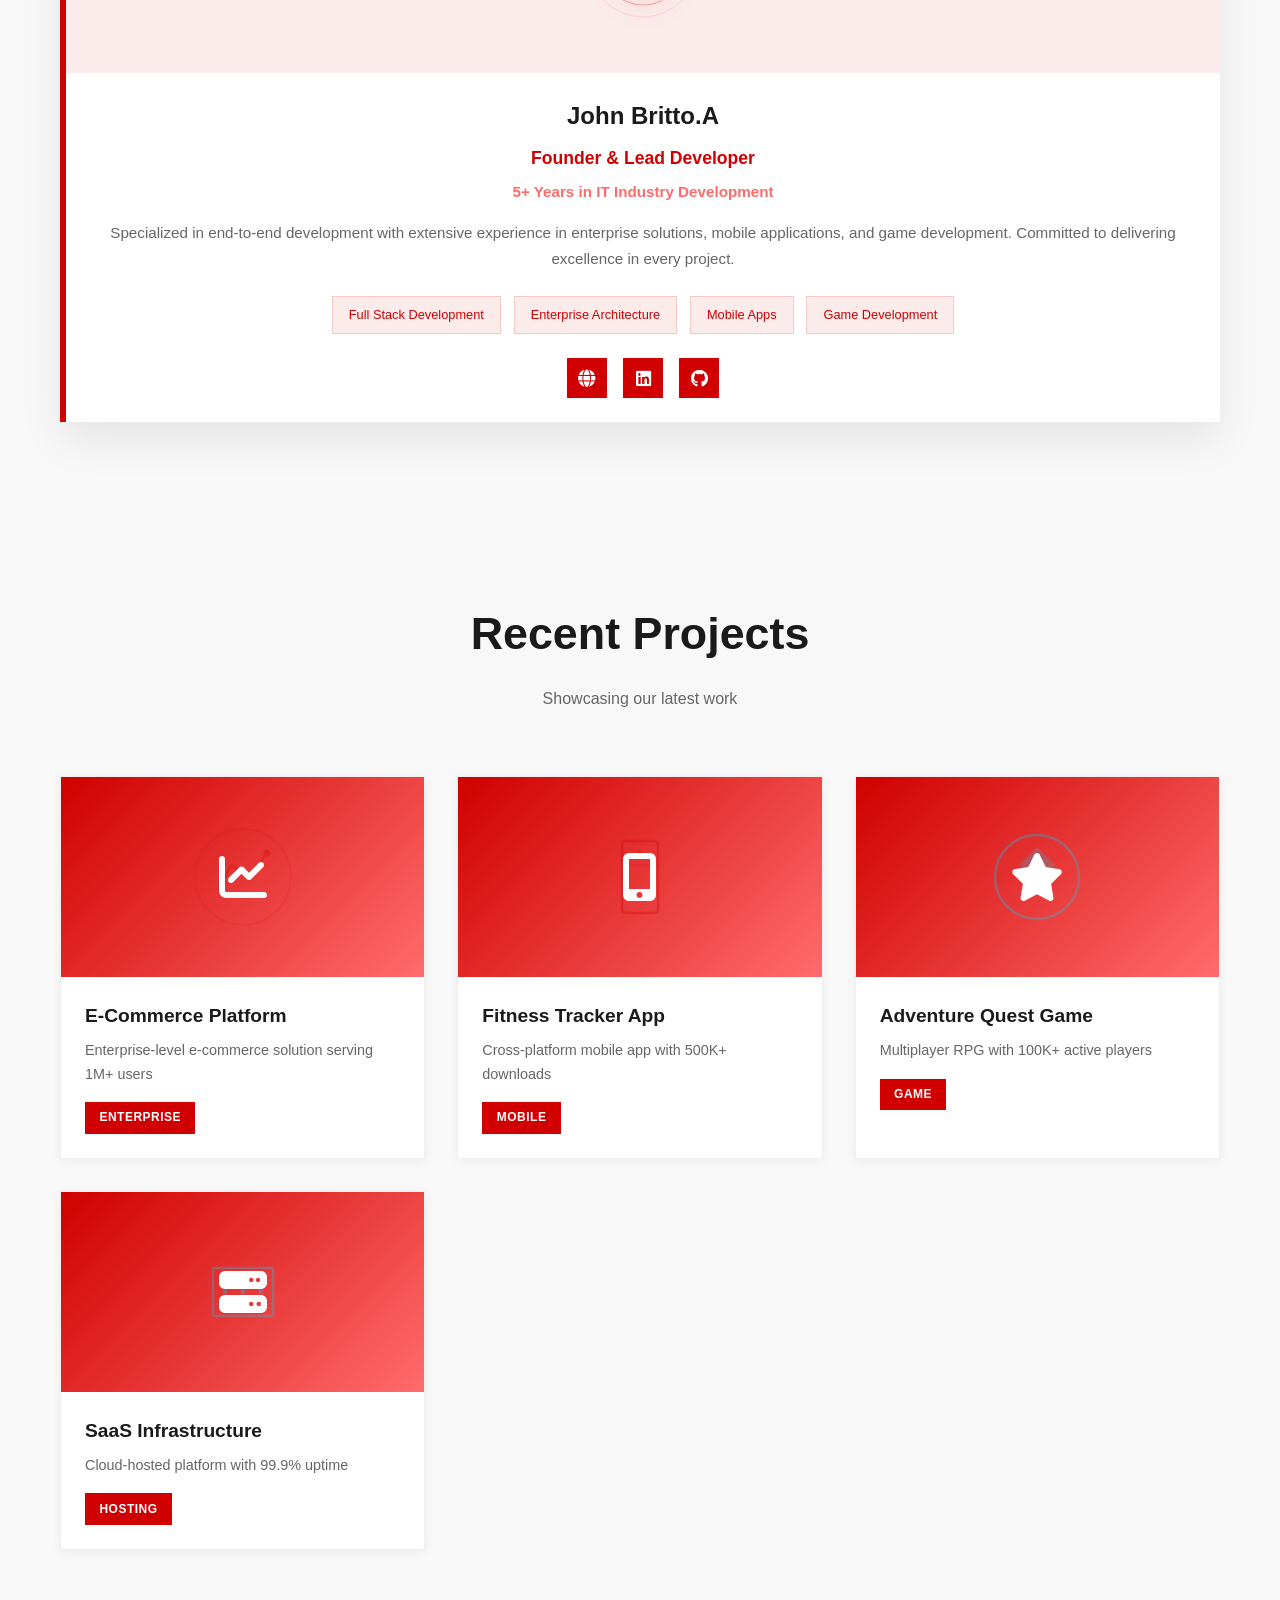
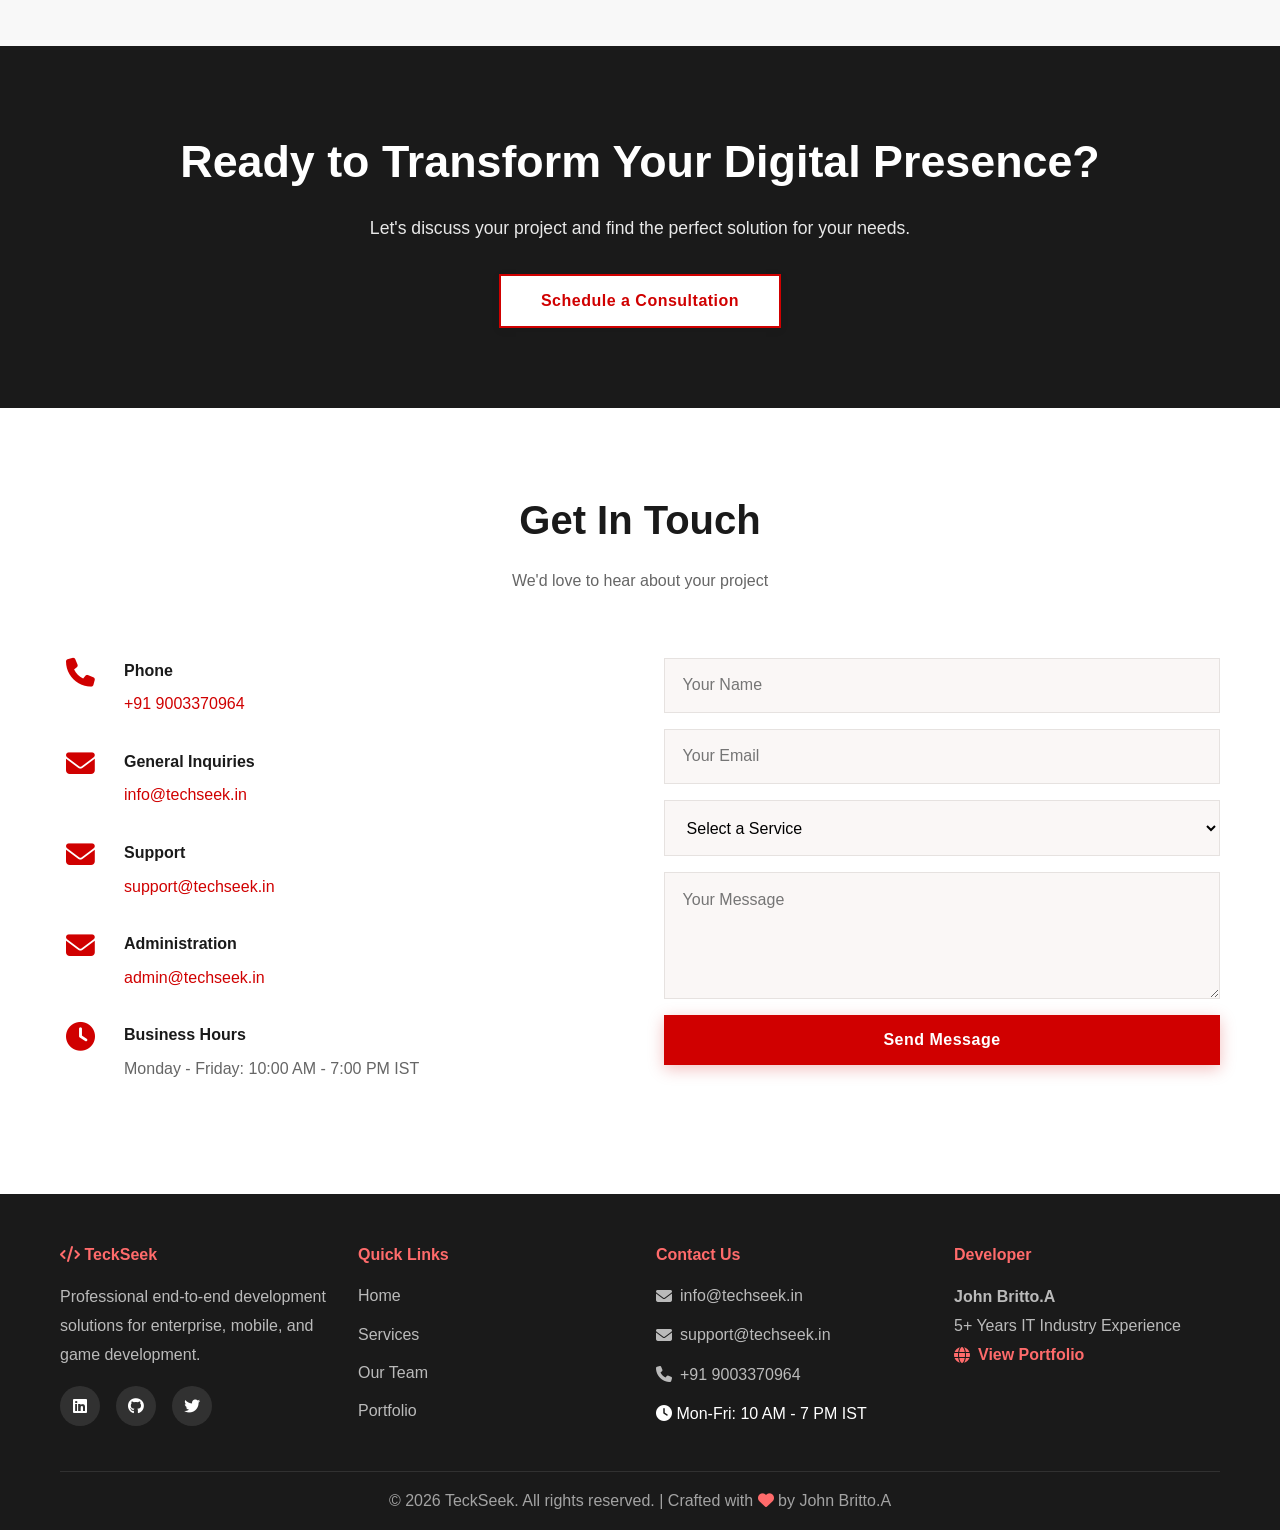
==== commit b138a5b6: "logo added" ====
--- a/index.html
+++ b/index.html
@@ -4,6 +4,7 @@
     <meta charset="UTF-8">
     <meta name="viewport" content="width=device-width, initial-scale=1.0">
     <title>TeckSeek - Professional End-to-End Development Solutions | Enterprise | Mobile | Games</title>
+    <link rel="icon" type="image/png" href="company_logo.png">
     <link rel="stylesheet" href="styles.css">
     <link rel="stylesheet" href="https://cdnjs.cloudflare.com/ajax/libs/font-awesome/6.4.0/css/all.min.css">
 </head>
@@ -12,7 +13,8 @@
     <nav class="navbar">
         <div class="nav-container">
             <div class="logo">
-                <span class="logo-mark">T</span> TeckSeek
+                <img src="company_logo.png" alt="TeckSeek Logo" class="logo-image">
+                TeckSeek
             </div>
             <div class="nav-menu" id="navMenu">
                 <a href="#home" class="nav-link active">Home</a>
--- a/styles.css
+++ b/styles.css
@@ -156,8 +156,15 @@
     font-weight: 700;
     display: flex;
     align-items: center;
-    gap: 0.5rem;
+    gap: 0.8rem;
     letter-spacing: -0.5px;
+    color: var(--dark-color);
+}
+
+.logo-image {
+    height: 40px;
+    width: auto;
+    object-fit: contain;
 }
 
 .logo i {
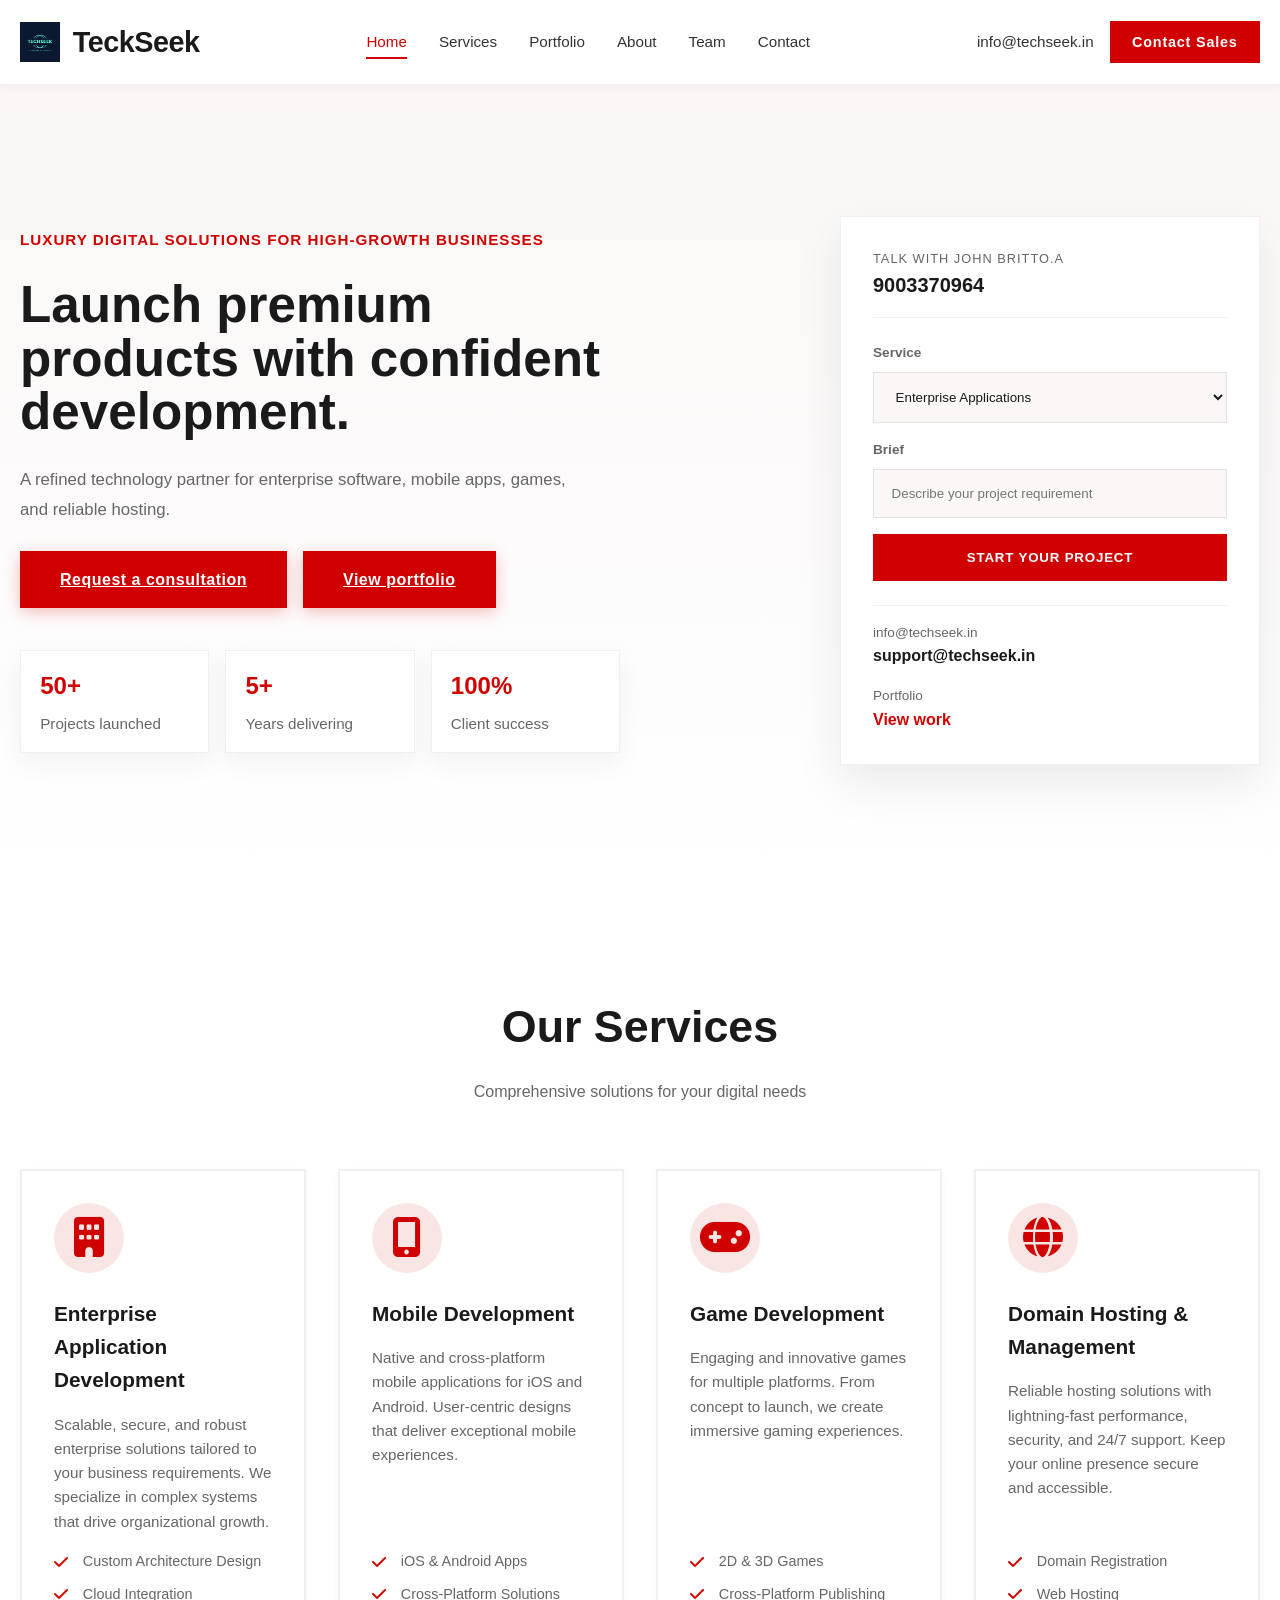
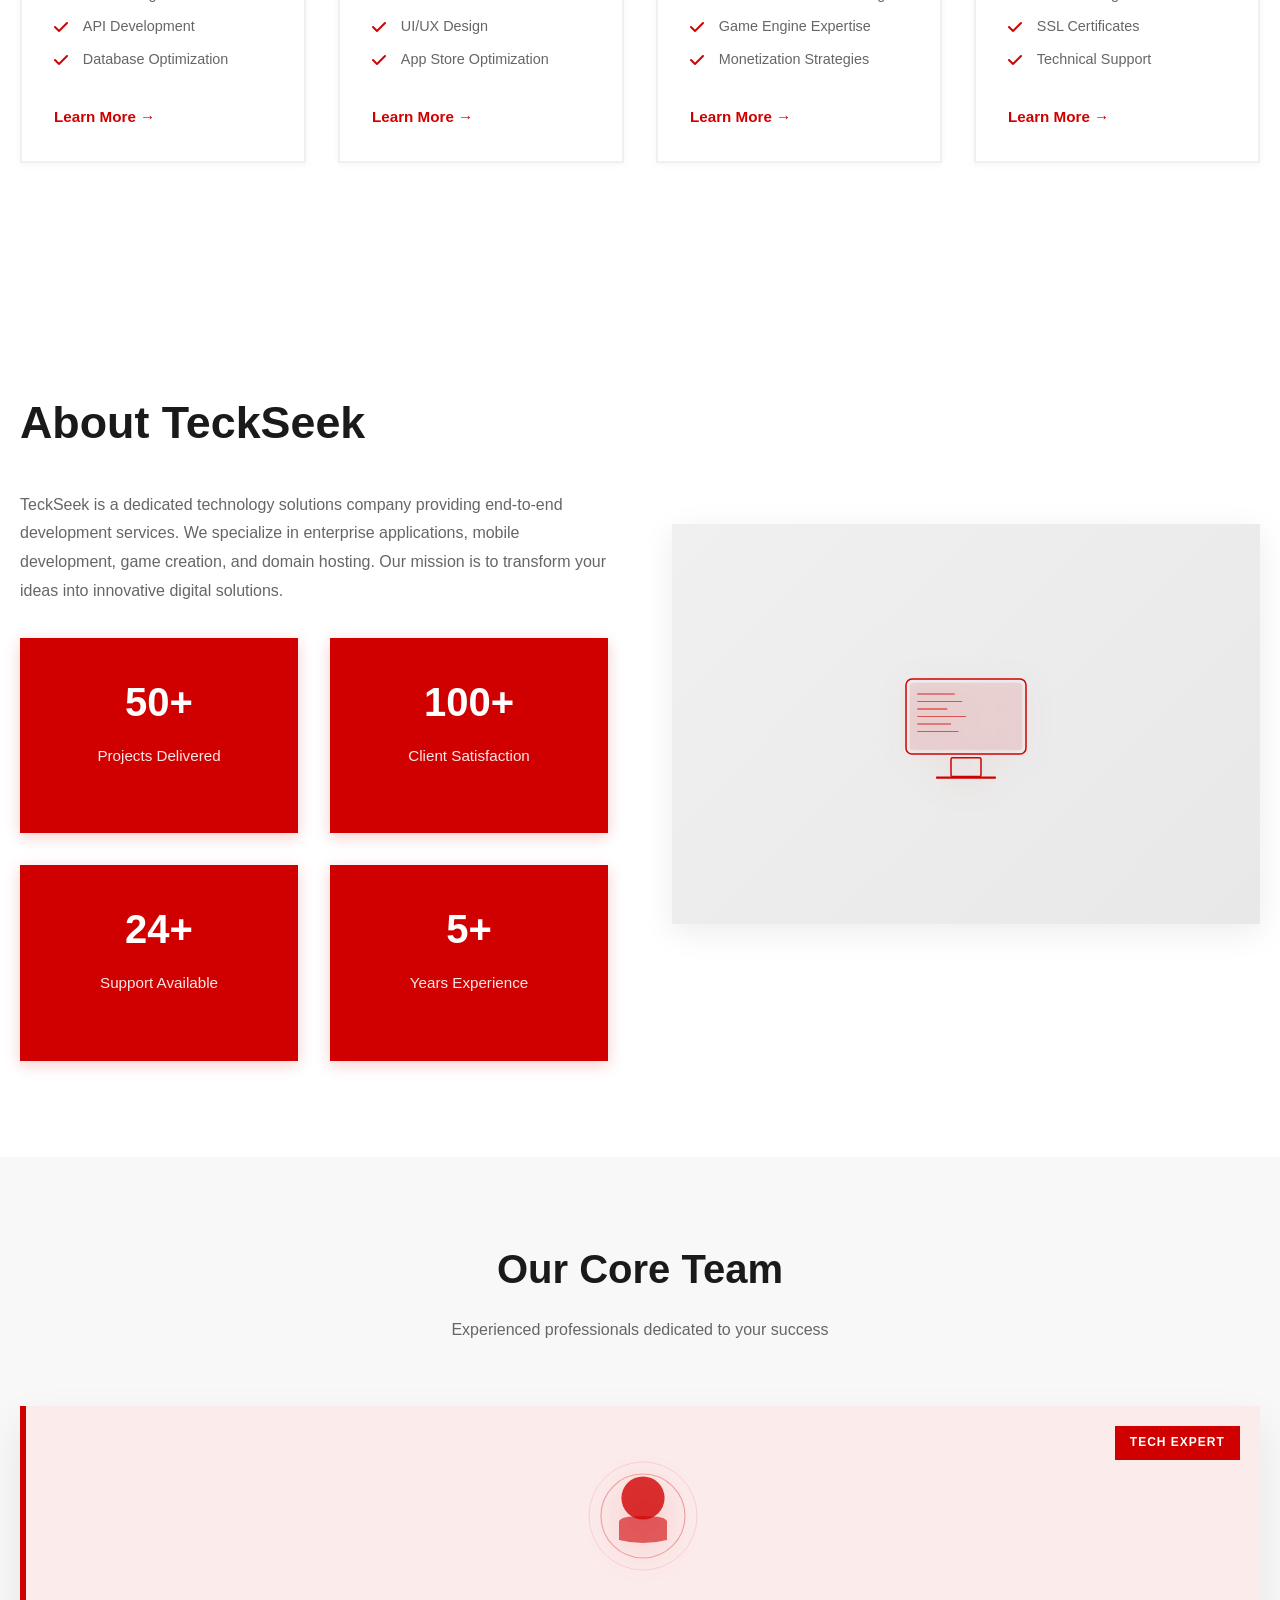
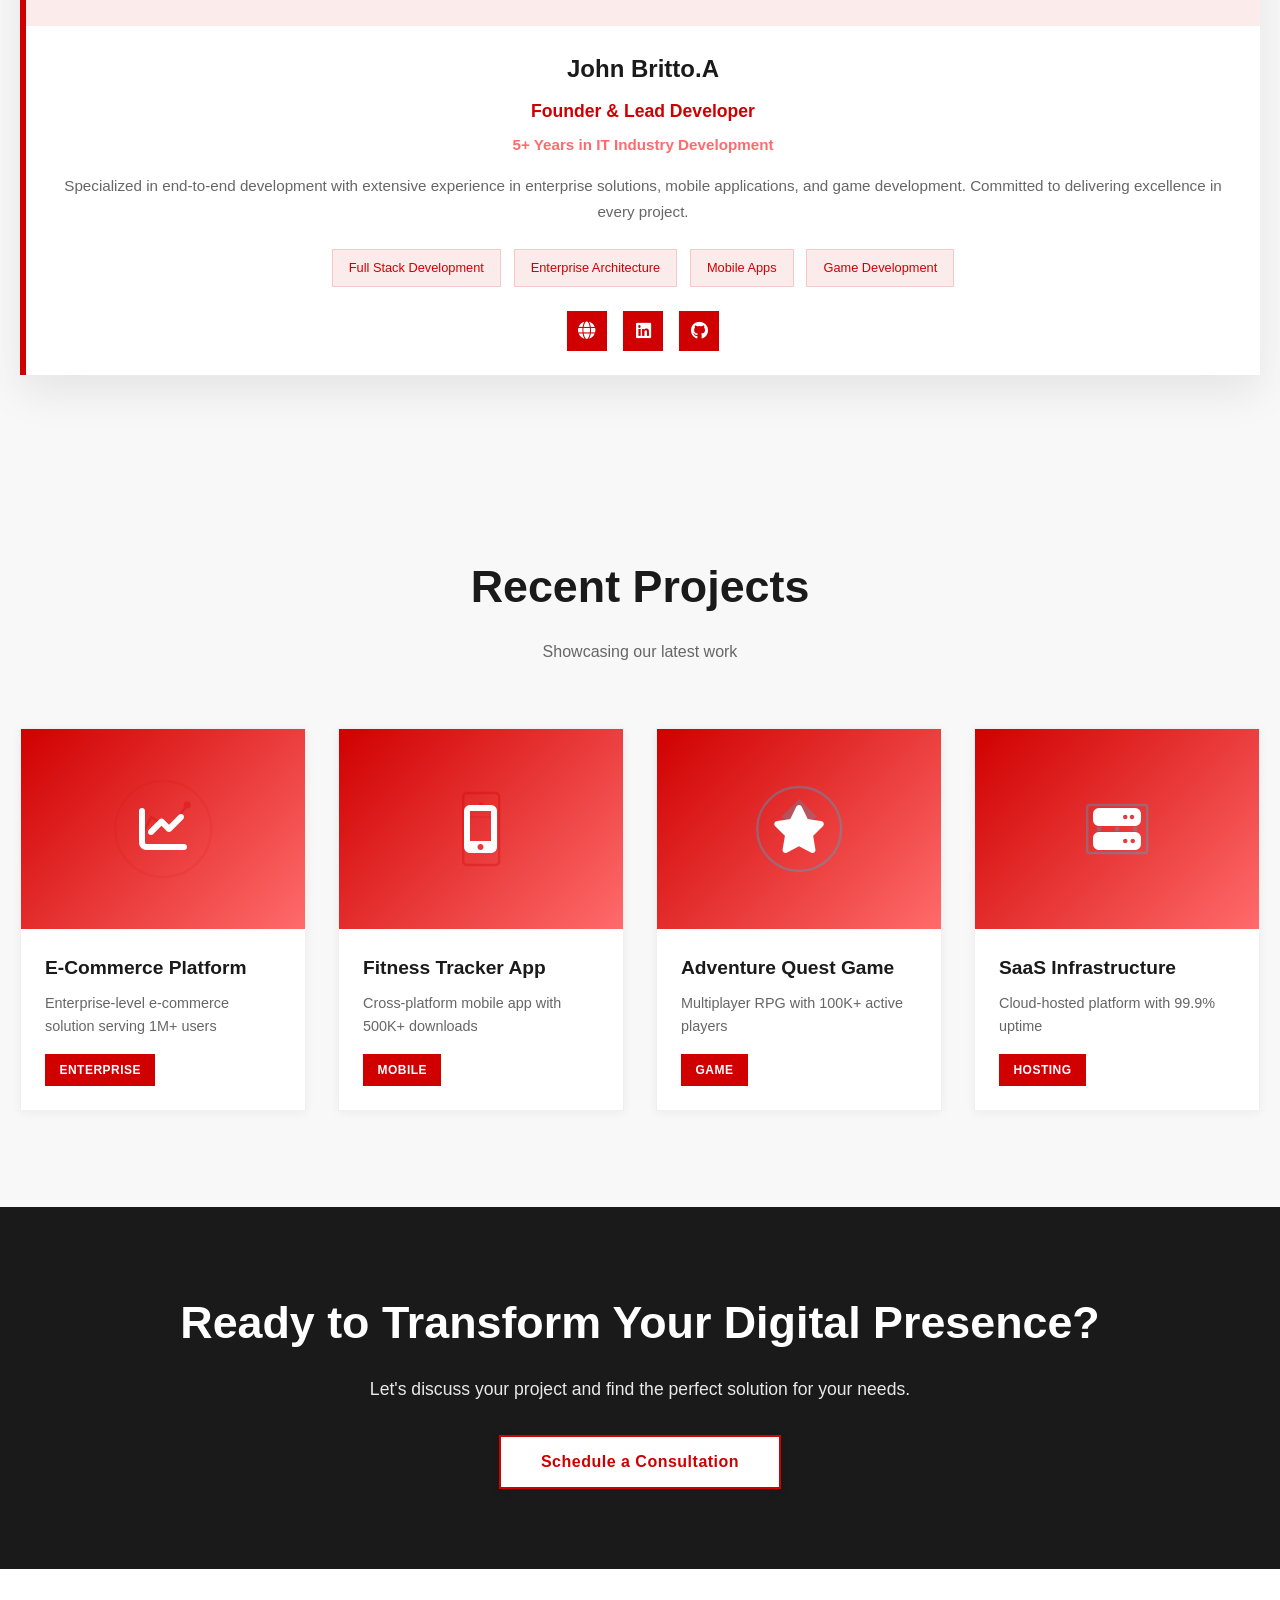
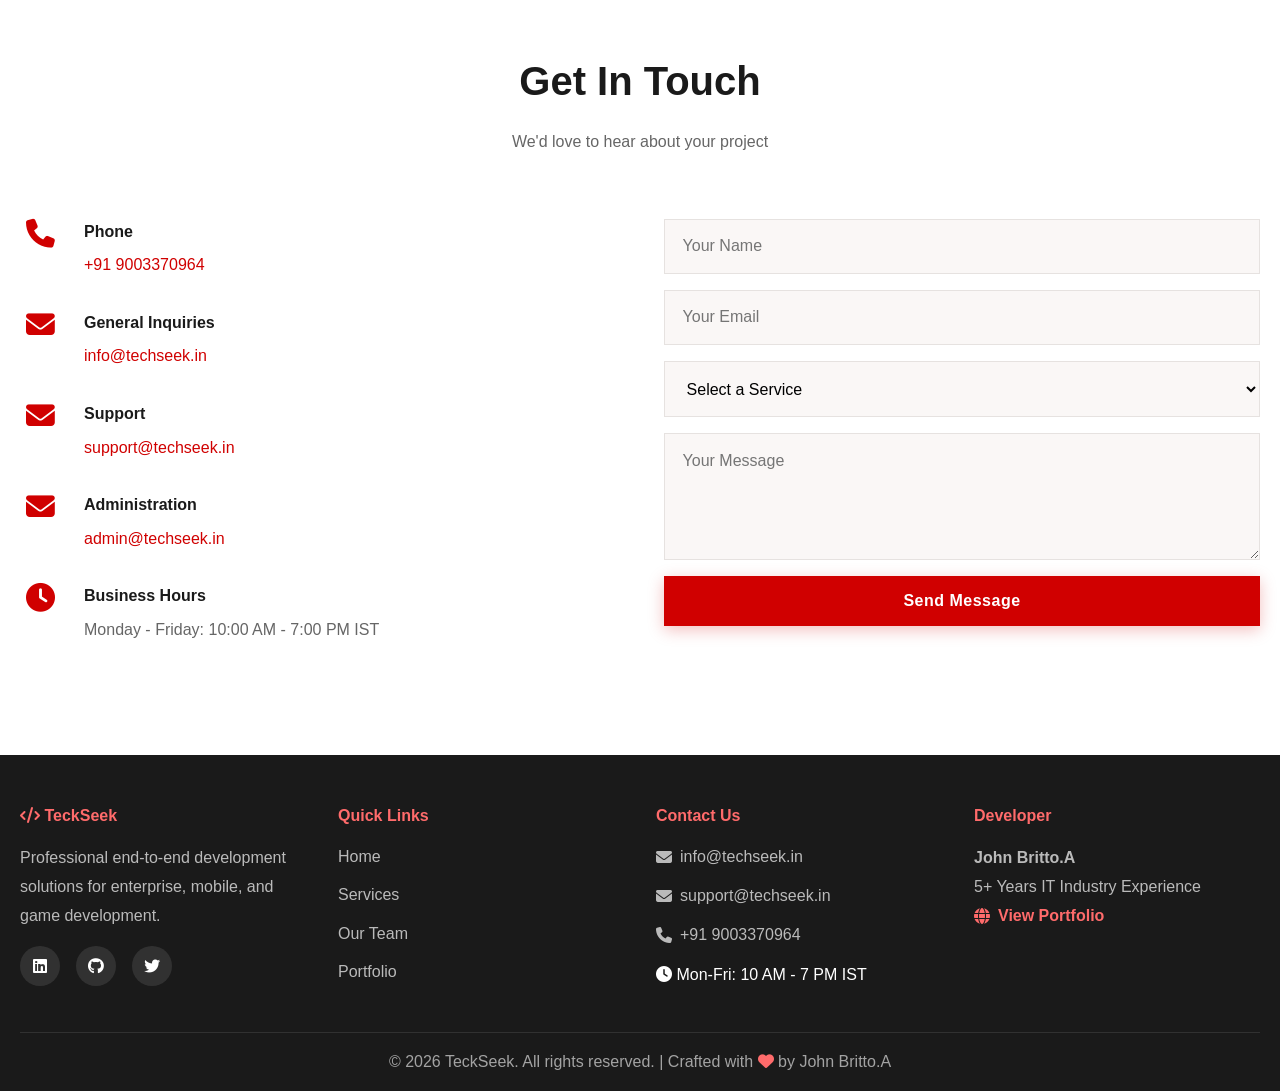
==== commit 60aa7327: "tech expert added Co-authored-by: Copilot <copilot@github.com>" ====
--- a/index.html
+++ b/index.html
@@ -258,7 +258,7 @@
                                 <circle cx="50" cy="50" r="45" fill="none" stroke="#d00000" stroke-width="0.5" opacity="0.2"/>
                             </svg>
                         </div>
-                        <div class="team-badge">Expert</div>
+                        <div class="team-badge">Tech Expert</div>
                     </div>
                     <h3>John Britto.A</h3>
                     <p class="team-title">Founder & Lead Developer</p>
--- a/styles.css
+++ b/styles.css
@@ -22,7 +22,7 @@
 }
 
 body {
-    font-family: 'Segoe UI', Tahoma, Geneva, Verdana, sans-serif;
+    font-family: Proxima Nova, Arial, "sans-serif";
     line-height: 1.6;
     color: var(--text-color);
     background-color: #fff;
@@ -30,7 +30,7 @@
 }
 
 .container {
-    max-width: 1200px;
+    width: 100%;
     margin: 0 auto;
     padding: 0 20px;
 }
@@ -146,7 +146,7 @@
     display: flex;
     justify-content: space-between;
     align-items: center;
-    max-width: 1200px;
+    width: 100%;
     margin: 0 auto;
     padding: 0 20px;
 }
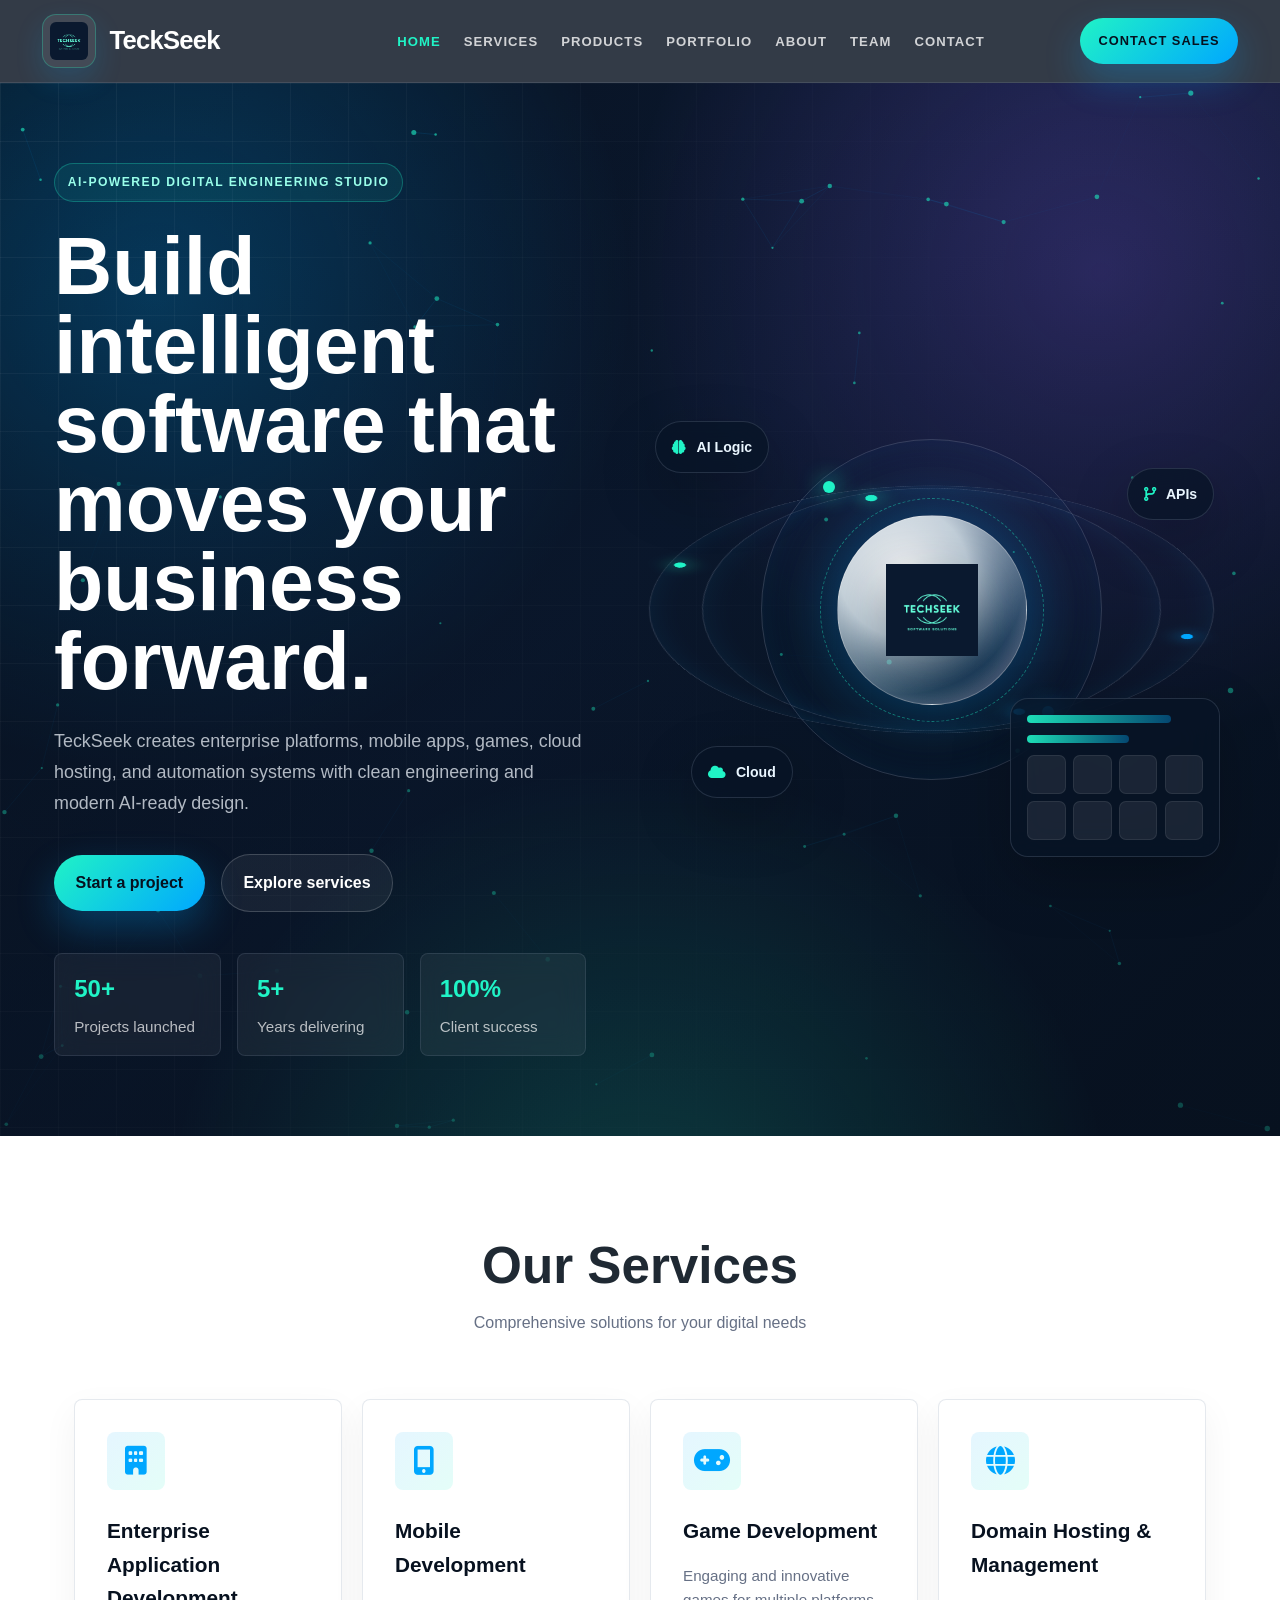
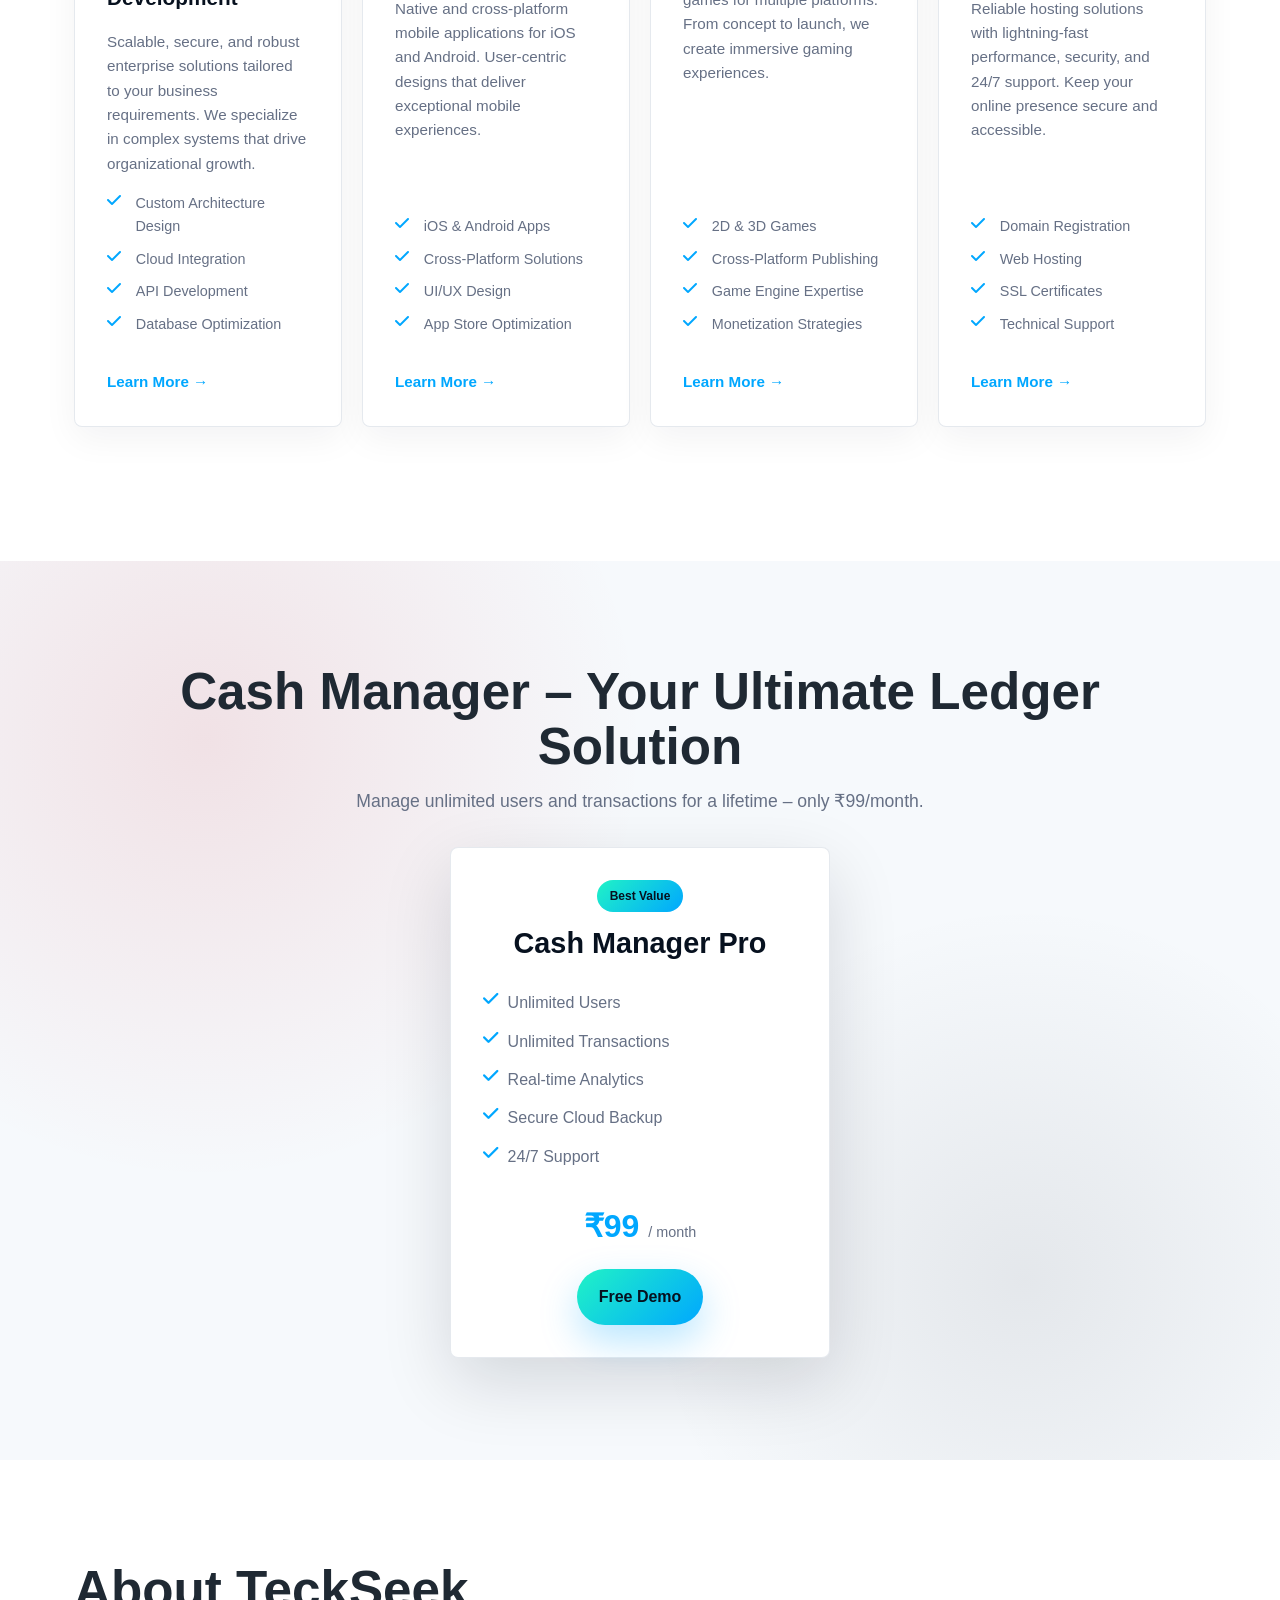
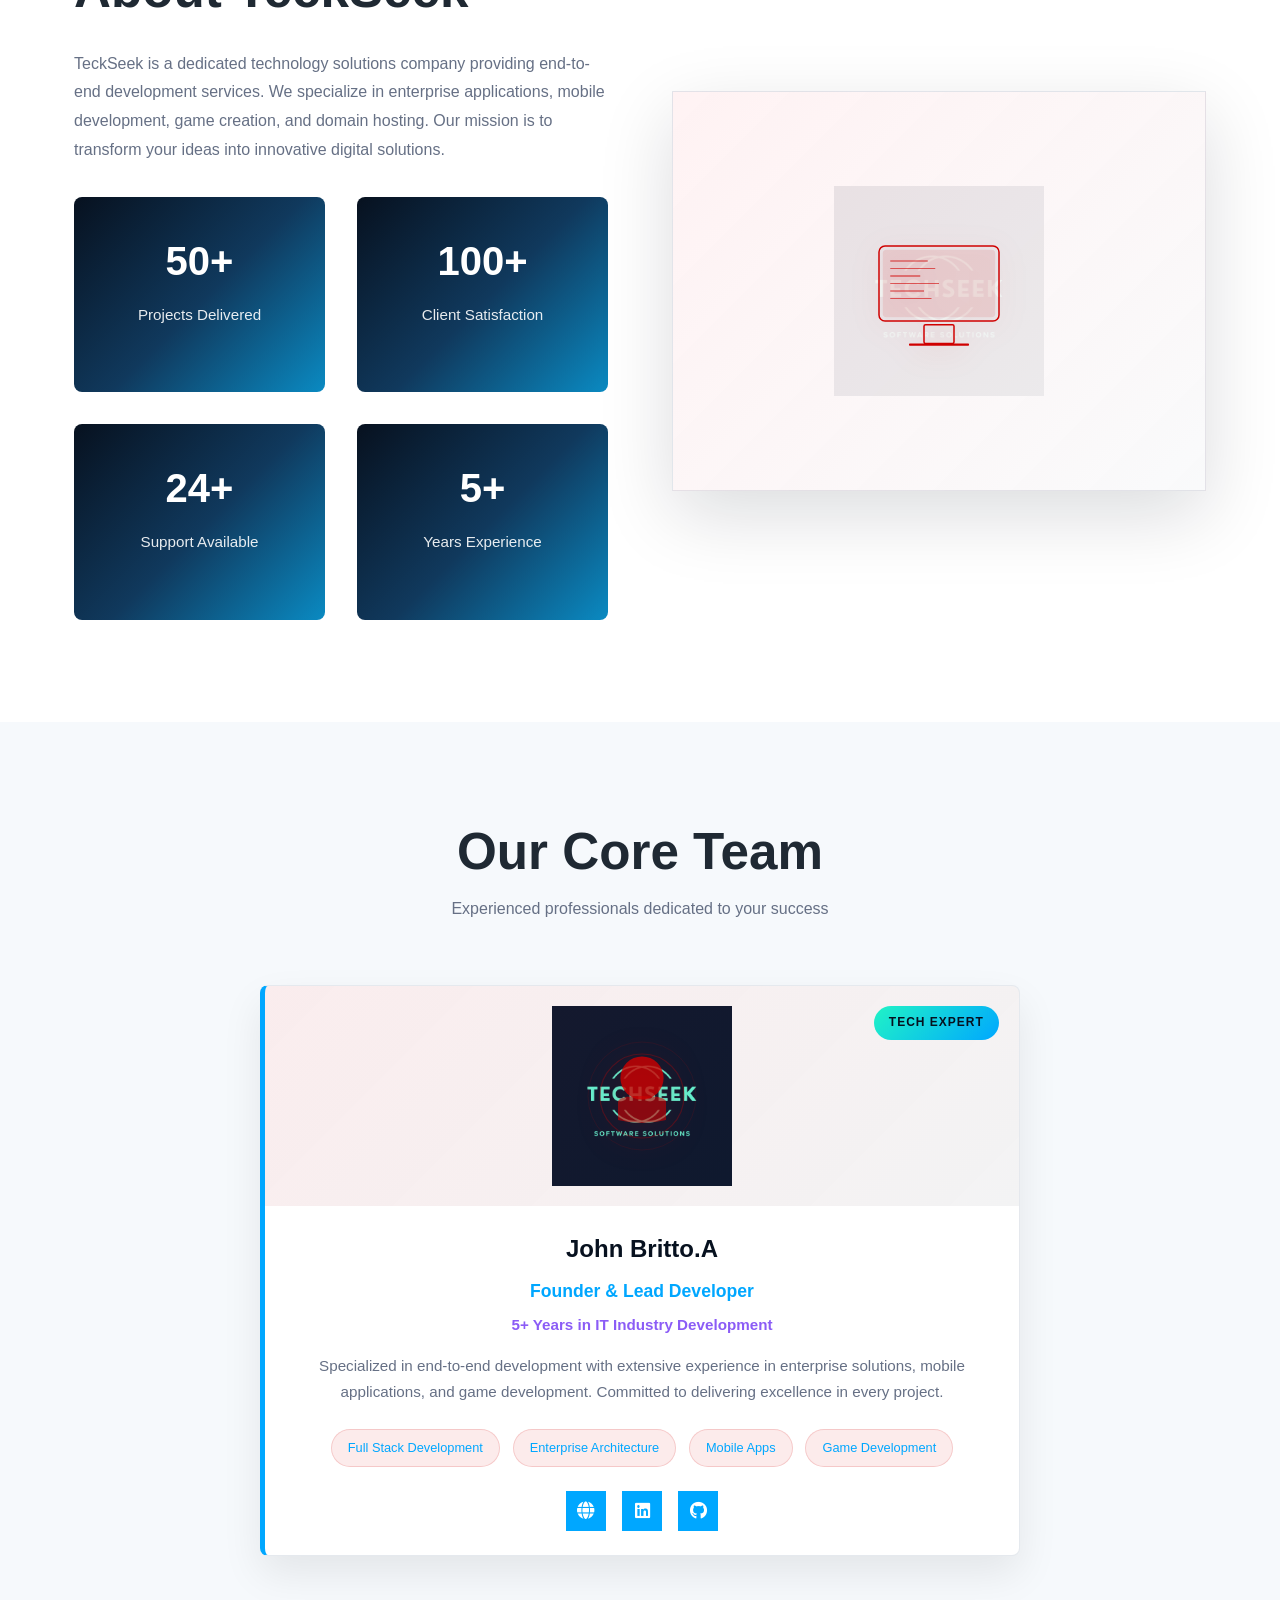
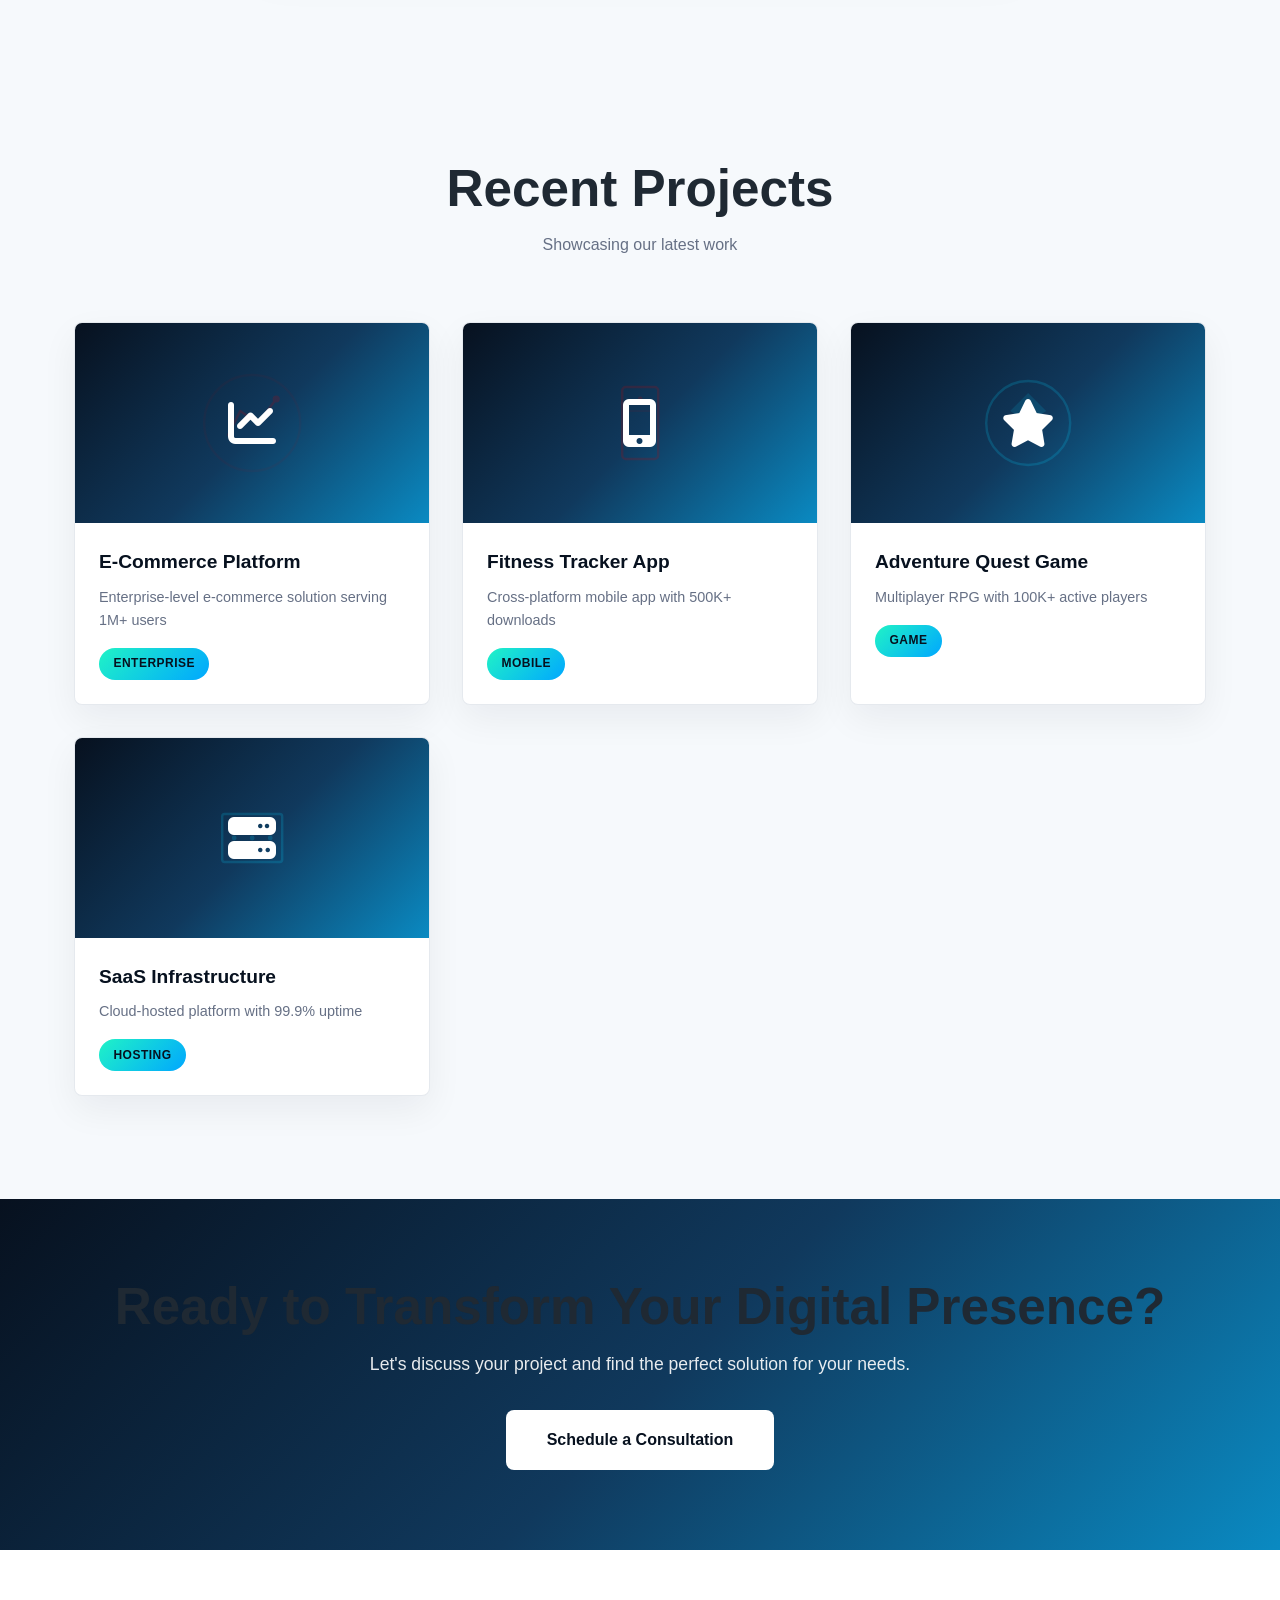
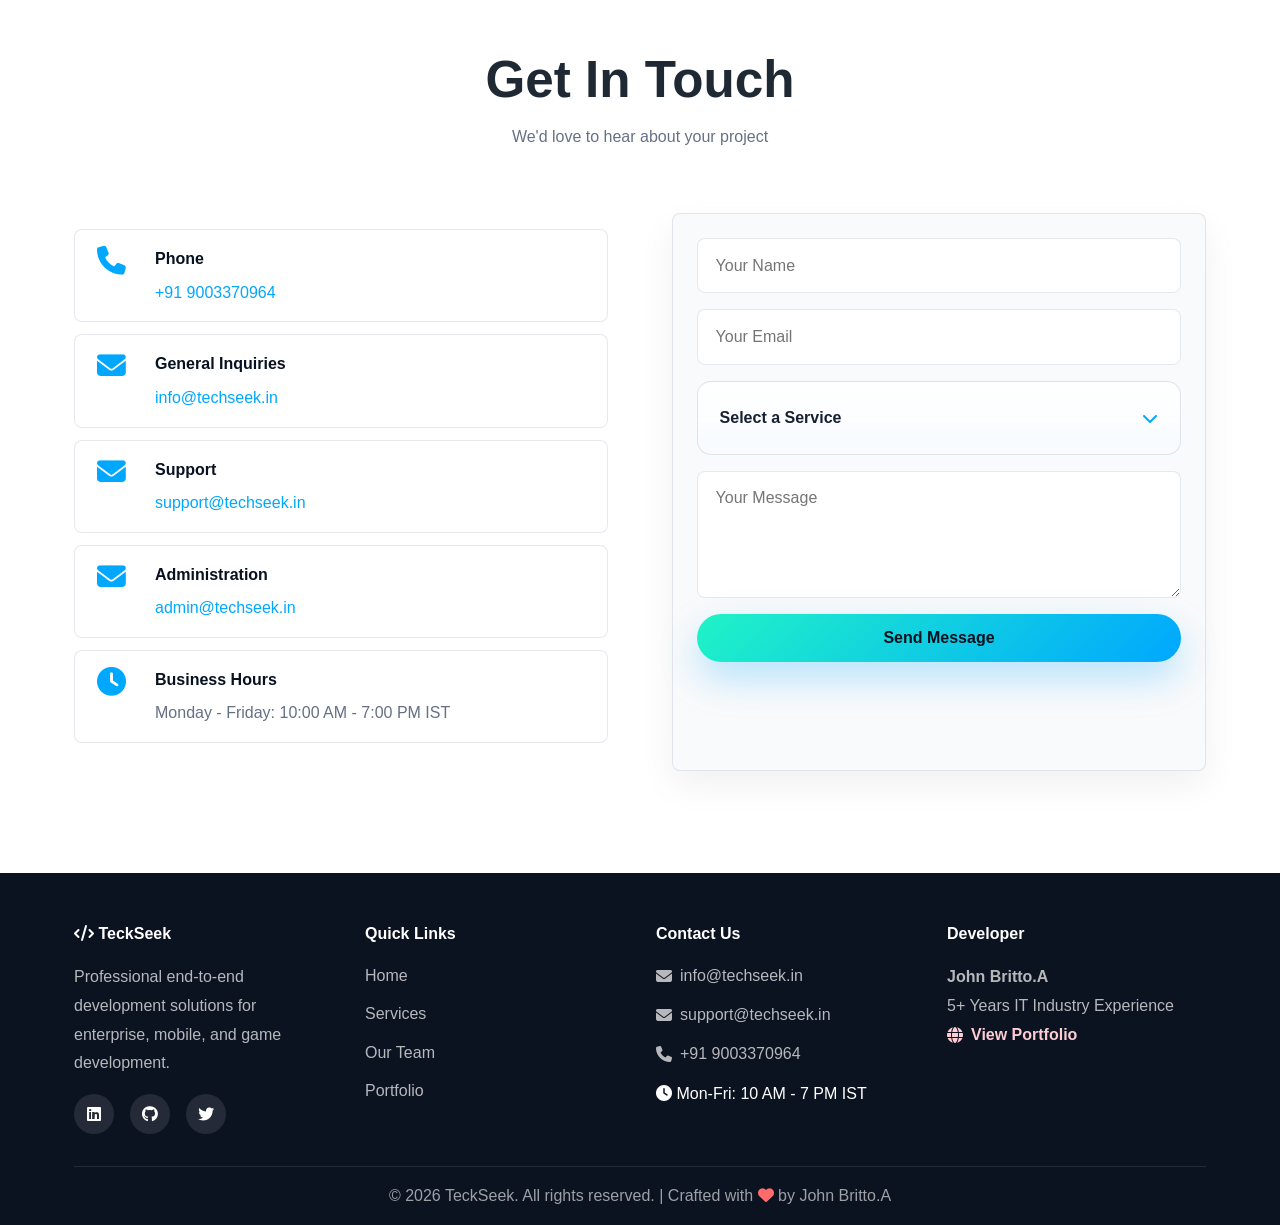
==== commit faac9c8d: "latest designes updated" ====
--- a/index.html
+++ b/index.html
@@ -19,14 +19,16 @@
             <div class="nav-menu" id="navMenu">
                 <a href="#home" class="nav-link active">Home</a>
                 <a href="#services" class="nav-link">Services</a>
+                <a href="products.html" class="nav-link">Products</a>
                 <a href="#portfolio" class="nav-link">Portfolio</a>
                 <a href="#about" class="nav-link">About</a>
                 <a href="#team" class="nav-link">Team</a>
                 <a href="#contact" class="nav-link">Contact</a>
             </div>
             <div class="nav-actions">
-                <a href="mailto:info@techseek.in" class="nav-contact">info@techseek.in</a>
-                <button class="nav-button">Contact Sales</button>
+                <a href="#contact" class="nav-icon-link" aria-label="Search"><i class="fas fa-search"></i></a>
+                <a href="#contact" class="nav-icon-link"><i class="fas fa-globe"></i> English</a>
+                <a href="#contact" class="nav-button">Contact Sales</a>
             </div>
             <div class="hamburger" id="hamburger">
                 <span></span>
@@ -38,14 +40,15 @@
 
     <!-- Hero Section -->
     <section id="home" class="hero">
+        <canvas id="aiHeroCanvas" class="ai-hero-canvas" aria-hidden="true"></canvas>
         <div class="hero-inner container">
             <div class="hero-copy">
-                <span class="eyebrow">Luxury digital solutions for high-growth businesses</span>
-                <h1>Launch premium products with confident development.</h1>
-                <p class="hero-description">A refined technology partner for enterprise software, mobile apps, games, and reliable hosting.</p>
+                <span class="eyebrow">AI-powered digital engineering studio</span>
+                <h1>Build intelligent software that moves your business forward.</h1>
+                <p class="hero-description">TeckSeek creates enterprise platforms, mobile apps, games, cloud hosting, and automation systems with clean engineering and modern AI-ready design.</p>
                 <div class="hero-buttons">
-                    <a href="#contact" class="cta-button">Request a consultation</a>
-                    <a href="#portfolio" class="cta-button cta-button-outline">View portfolio</a>
+                    <a href="#contact" class="cta-button">Start a project</a>
+                    <a href="#services" class="cta-button cta-button-outline">Explore services</a>
                 </div>
                 <div class="hero-stats">
                     <div>
@@ -63,37 +66,32 @@
                 </div>
             </div>
             <aside class="hero-panel">
-                <div class="hero-card">
-                    <div class="hero-card-header">
-                        <div>
-                            <span>Talk with John Britto.A</span>
-                            <strong>9003370964</strong>
-                        </div>
-                    </div>
-                    <div class="hero-search">
-                        <div class="hero-field">
-                            <label>Service</label>
-                            <select>
-                                <option>Enterprise Applications</option>
-                                <option>Mobile Solutions</option>
-                                <option>Game Development</option>
-                                <option>Hosting & Domains</option>
-                            </select>
-                        </div>
-                        <div class="hero-field">
-                            <label>Brief</label>
-                            <input type="text" placeholder="Describe your project requirement" />
-                        </div>
-                        <button class="search-button">Start Your Project</button>
-                    </div>
-                    <div class="hero-card-footer">
-                        <div>
-                            <span>info@techseek.in</span>
-                            <strong>support@techseek.in</strong>
-                        </div>
-                        <div>
-                            <span>Portfolio</span>
-                            <a href="https://johnbrittojb9585.github.io/portfolio/" target="_blank">View work</a>
+                <div class="ai-visual" aria-hidden="true">
+                    <div class="ai-orbit orbit-one"></div>
+                    <div class="ai-orbit orbit-two"></div>
+                    <div class="ai-orbit orbit-three"></div>
+                    <div class="ai-core">
+                        <img src="company_logo.png" alt="">
+                        <span></span>
+                    </div>
+                    <div class="ai-chip chip-one">
+                        <i class="fas fa-brain"></i>
+                        <span>AI Logic</span>
+                    </div>
+                    <div class="ai-chip chip-two">
+                        <i class="fas fa-code-branch"></i>
+                        <span>APIs</span>
+                    </div>
+                    <div class="ai-chip chip-three">
+                        <i class="fas fa-cloud"></i>
+                        <span>Cloud</span>
+                    </div>
+                    <div class="ai-panel-card">
+                        <div class="panel-line wide"></div>
+                        <div class="panel-line"></div>
+                        <div class="panel-grid">
+                            <span></span><span></span><span></span><span></span>
+                            <span></span><span></span><span></span><span></span>
                         </div>
                     </div>
                 </div>
@@ -186,6 +184,35 @@
             </div>
         </div>
     </section>
+
+    <!-- Cash Manager Section -->
+    <section id="cash-manager" class="cash-manager">
+        <div class="container">
+            <h2>Cash Manager – Your Ultimate Ledger Solution</h2>
+            <p class="section-subtitle">Manage unlimited users and transactions for a lifetime – only ₹99/month.</p>
+            <div class="cash-card">
+                <div class="cash-card-header">
+                    <span class="cash-badge">Best Value</span>
+                    <h3>Cash Manager Pro</h3>
+                </div>
+                <div class="cash-card-body">
+                    <ul class="cash-features">
+                        <li><i class="fas fa-check"></i> Unlimited Users</li>
+                        <li><i class="fas fa-check"></i> Unlimited Transactions</li>
+                        <li><i class="fas fa-check"></i> Real‑time Analytics</li>
+                        <li><i class="fas fa-check"></i> Secure Cloud Backup</li>
+                        <li><i class="fas fa-check"></i> 24/7 Support</li>
+                    </ul>
+                </div>
+                <div class="cash-card-footer">
+                    <div class="price">₹99 <span class="per-month">/ month</span></div>
+                    <a href="https://myledger.techseek.in" target="_blank" class="cta-button">Free Demo</a>
+                </div>
+            </div>
+        </div>
+    </section>
+
+    
 
     <!-- About Section -->
     <section id="about" class="about">
@@ -352,7 +379,7 @@
         <div class="container">
             <h2>Ready to Transform Your Digital Presence?</h2>
             <p>Let's discuss your project and find the perfect solution for your needs.</p>
-            <button class="cta-button-white">Schedule a Consultation</button>
+            <a href="#contact" class="cta-button-white">Schedule a Consultation</a>
         </div>
     </section>
 
@@ -401,17 +428,19 @@
                     </div>
                 </div>
 
-                <form class="contact-form">
-                    <input type="text" placeholder="Your Name" required>
-                    <input type="email" placeholder="Your Email" required>
-                    <select required>
+                <form class="contact-form" action="https://formsubmit.co/ajax/info@techseek.in" method="POST">
+                    <input type="hidden" name="_subject" value="New TeckSeek project inquiry">
+                    <input type="hidden" name="_captcha" value="false">
+                    <input type="text" name="name" placeholder="Your Name" required>
+                    <input type="email" name="email" placeholder="Your Email" required>
+                    <select name="service" required>
                         <option value="">Select a Service</option>
                         <option value="enterprise">Enterprise Development</option>
                         <option value="mobile">Mobile Development</option>
                         <option value="games">Game Development</option>
                         <option value="hosting">Domain Hosting</option>
                     </select>
-                    <textarea placeholder="Your Message" rows="5" required></textarea>
+                    <textarea name="message" placeholder="Your Message" rows="5" required></textarea>
                     <button type="submit" class="cta-button">Send Message</button>
                 </form>
             </div>
--- a/styles.css
+++ b/styles.css
@@ -892,7 +892,137 @@
     color: var(--secondary-color);
 }
 
-/* ==================== Team Section ==================== */
+
+/* ==================== Cash Manager Section ==================== */
+.cash-manager {
+    padding: 6rem 0;
+    background: linear-gradient(135deg, rgba(255,255,255,0.6), rgba(252,250,250,0.6));
+    backdrop-filter: blur(12px);
+    position: relative;
+    overflow: hidden;
+}
+
+.cash-manager::before {
+    content: '';
+    position: absolute;
+    inset: 0;
+    background: radial-gradient(circle at 20% 20%, rgba(208,0,0,0.15), transparent 60%);
+    z-index: 0;
+}
+
+.cash-manager .container {
+    position: relative;
+    z-index: 1;
+    max-width: 1100px;
+    margin: 0 auto;
+    text-align: center;
+}
+
+.cash-manager h2 {
+    font-size: clamp(2.5rem, 4vw, 3.5rem);
+    color: var(--dark-color);
+    margin-bottom: 0.8rem;
+    animation: slideInUp 0.8s ease-out both;
+}
+
+.cash-manager .section-subtitle {
+    font-size: 1.1rem;
+    color: var(--text-light);
+    margin-bottom: 2rem;
+    animation: fadeIn 1s ease-out 0.3s both;
+}
+
+.cash-card {
+    background: rgba(255,255,255,0.25);
+    border-radius: 12px;
+    padding: 2rem;
+    box-shadow: 0 8px 25px rgba(0,0,0,0.1);
+    backdrop-filter: blur(8px);
+    border: 1px solid rgba(255,255,255,0.3);
+    display: inline-block;
+    max-width: 380px;
+    margin: 0 auto;
+    animation: float 4s ease-in-out infinite;
+    transition: var(--transition);
+}
+
+.cash-card:hover {
+    transform: translateY(-6px) scale(1.02);
+    box-shadow: 0 12px 35px rgba(0,0,0,0.15);
+}
+
+.cash-card-header {
+    margin-bottom: 1.5rem;
+}
+
+.cash-badge {
+    display: inline-block;
+    background: var(--primary-color);
+    color: white;
+    font-size: 0.75rem;
+    font-weight: 700;
+    padding: 0.4rem 0.8rem;
+    border-radius: 6px;
+    margin-bottom: 0.5rem;
+    animation: pulse 2s ease-in-out infinite;
+}
+
+.cash-card h3 {
+    font-size: 1.8rem;
+    color: var(--dark-color);
+    margin: 0;
+    font-weight: 600;
+}
+
+.cash-features {
+    list-style: none;
+    padding: 0;
+    margin: 1rem 0 2rem;
+    display: flex;
+    flex-direction: column;
+    gap: 0.8rem;
+    text-align: left;
+}
+
+.cash-features li {
+    font-size: 1rem;
+    color: var(--text-light);
+    display: flex;
+    align-items: center;
+    gap: 0.6rem;
+}
+
+.cash-features i {
+    color: var(--primary-color);
+    font-size: 1.1rem;
+}
+
+.cash-card-footer {
+    display: flex;
+    flex-direction: column;
+    align-items: center;
+    gap: 1rem;
+}
+
+.price {
+    font-size: 2rem;
+    font-weight: 700;
+    color: var(--primary-color);
+    animation: pulse-glow 3s ease-in-out infinite;
+}
+
+.per-month {
+    font-size: 0.9rem;
+    font-weight: 400;
+    color: var(--text-light);
+}
+
+@media (max-width: 768px) {
+    .cash-card {
+        max-width: 100%;
+    }
+}
+
 .team {
     padding: 5rem 0;
     background: var(--light-color);
@@ -1262,3 +1392,2202 @@
         grid-template-columns: 1fr;
     }
 }
+
+/* ==================== Professional Design Refresh ==================== */
+:root {
+    --primary-color: #c1121f;
+    --secondary-color: #4b5563;
+    --dark-color: #111827;
+    --light-color: #f7f8fb;
+    --text-color: #1f2937;
+    --text-light: #6b7280;
+    --surface: #ffffff;
+    --surface-soft: #f9fafb;
+    --border-color: #e5e7eb;
+    --border-radius: 8px;
+    --box-shadow: 0 20px 55px rgba(17, 24, 39, 0.08);
+    --transition: all 0.22s ease;
+}
+
+body {
+    font-family: Inter, "Segoe UI", Roboto, Arial, sans-serif;
+    background: var(--surface);
+    color: var(--text-color);
+    letter-spacing: 0;
+}
+
+.container,
+.nav-container {
+    max-width: 1180px;
+    padding-left: 24px;
+    padding-right: 24px;
+}
+
+.navbar {
+    background: rgba(255, 255, 255, 0.94);
+    backdrop-filter: blur(18px);
+    padding: 0.9rem 0;
+    border-bottom: 1px solid rgba(229, 231, 235, 0.9);
+    box-shadow: 0 8px 30px rgba(17, 24, 39, 0.04);
+}
+
+.logo {
+    font-size: 1.35rem;
+    font-weight: 800;
+    letter-spacing: 0;
+}
+
+.logo-image {
+    height: 38px;
+}
+
+.nav-menu {
+    gap: 1.35rem;
+}
+
+.nav-link {
+    color: #374151;
+    font-size: 0.92rem;
+    font-weight: 650;
+}
+
+.nav-link::after {
+    bottom: -10px;
+    height: 3px;
+    border-radius: 999px;
+}
+
+.nav-contact {
+    color: var(--text-light);
+    font-size: 0.88rem;
+}
+
+.nav-button,
+.cta-button,
+.cta-button-white,
+.search-button {
+    display: inline-flex;
+    align-items: center;
+    justify-content: center;
+    min-height: 46px;
+    border-radius: var(--border-radius);
+    text-decoration: none;
+    letter-spacing: 0;
+    text-transform: none;
+}
+
+.nav-button,
+.cta-button,
+.search-button {
+    background: var(--primary-color);
+    box-shadow: 0 14px 28px rgba(193, 18, 31, 0.2);
+}
+
+.nav-button {
+    padding: 0.72rem 1.1rem;
+    color: #fff;
+    font-weight: 750;
+}
+
+.nav-button:hover,
+.cta-button:hover,
+.search-button:hover {
+    background: #9f101a;
+    transform: translateY(-1px);
+}
+
+.cta-button {
+    padding: 0.95rem 1.35rem;
+}
+
+.cta-button-outline {
+    background: #fff;
+    color: var(--dark-color);
+    border: 1px solid var(--border-color);
+    box-shadow: none;
+}
+
+.cta-button-outline:hover {
+    background: var(--surface-soft);
+    color: var(--dark-color);
+    border-color: #d1d5db;
+    box-shadow: none;
+}
+
+.cta-button-white {
+    border: 1px solid rgba(255, 255, 255, 0.7);
+    color: var(--dark-color);
+    box-shadow: none;
+}
+
+.hero {
+    min-height: 86vh;
+    padding: 6rem 0 4.5rem;
+    background:
+        linear-gradient(120deg, rgba(17, 24, 39, 0.92), rgba(59, 20, 24, 0.9)),
+        url("company_logo.png") right 8% center / min(44vw, 520px) no-repeat;
+    color: #fff;
+}
+
+.hero::after {
+    content: "";
+    position: absolute;
+    inset: auto 0 0;
+    height: 150px;
+    background: linear-gradient(180deg, transparent, rgba(255, 255, 255, 0.08));
+    pointer-events: none;
+}
+
+.hero-inner {
+    grid-template-columns: minmax(0, 1.15fr) minmax(320px, 0.85fr);
+    gap: clamp(2rem, 5vw, 4.5rem);
+    position: relative;
+    z-index: 1;
+}
+
+.hero-copy {
+    max-width: 680px;
+}
+
+.eyebrow {
+    display: inline-flex;
+    width: fit-content;
+    padding: 0.45rem 0.7rem;
+    border: 1px solid rgba(255, 255, 255, 0.2);
+    border-radius: 999px;
+    background: rgba(255, 255, 255, 0.08);
+    color: #fecdd3;
+    font-size: 0.78rem;
+    letter-spacing: 0.08em;
+}
+
+.hero-copy h1 {
+    max-width: 760px;
+    font-size: clamp(2.8rem, 6vw, 5.9rem);
+    line-height: 0.98;
+    color: #fff;
+}
+
+.hero-description {
+    max-width: 620px;
+    color: rgba(255, 255, 255, 0.78);
+    font-size: clamp(1.02rem, 1.6vw, 1.22rem);
+}
+
+.hero-stats {
+    max-width: 650px;
+}
+
+.hero-stats div,
+.hero-card,
+.service-card,
+.portfolio-item,
+.team-card,
+.cash-card,
+.stat,
+.contact-form {
+    border-radius: var(--border-radius);
+}
+
+.hero-stats div {
+    background: rgba(255, 255, 255, 0.08);
+    border: 1px solid rgba(255, 255, 255, 0.16);
+    box-shadow: none;
+}
+
+.hero-stats strong {
+    color: #fff;
+}
+
+.hero-stats span {
+    color: rgba(255, 255, 255, 0.7);
+}
+
+.hero-card {
+    max-width: 430px;
+    background: rgba(255, 255, 255, 0.96);
+    border: 1px solid rgba(255, 255, 255, 0.5);
+    box-shadow: 0 30px 80px rgba(0, 0, 0, 0.28);
+}
+
+.hero-field select,
+.hero-field input,
+.contact-form input,
+.contact-form textarea,
+.contact-form select {
+    border-radius: var(--border-radius);
+    border-color: var(--border-color);
+    background: #fff;
+}
+
+.services,
+.about,
+.contact {
+    background: #fff;
+}
+
+.services,
+.about,
+.portfolio,
+.team,
+.cash-manager,
+.contact {
+    padding: clamp(4rem, 8vw, 7rem) 0;
+}
+
+.services h2,
+.about h2,
+.portfolio h2,
+.team h2,
+.contact h2,
+.cash-manager h2,
+.cta-section h2 {
+    font-size: clamp(2rem, 4vw, 3.35rem);
+    line-height: 1.08;
+    letter-spacing: 0;
+}
+
+.section-subtitle {
+    max-width: 640px;
+    margin-left: auto;
+    margin-right: auto;
+    color: var(--text-light);
+    font-weight: 400;
+}
+
+.services-grid {
+    grid-template-columns: repeat(4, minmax(0, 1fr));
+    gap: 1.25rem;
+}
+
+.service-card {
+    border: 1px solid var(--border-color);
+    box-shadow: 0 12px 35px rgba(17, 24, 39, 0.05);
+    cursor: default;
+}
+
+.service-card:hover {
+    transform: translateY(-5px);
+    border-color: rgba(193, 18, 31, 0.35);
+    box-shadow: 0 22px 50px rgba(17, 24, 39, 0.1);
+}
+
+.animated-background,
+.service-icon,
+.portfolio-image i,
+.cash-card,
+.avatar-svg,
+.animated-laptop {
+    animation: none;
+}
+
+.service-icon-container {
+    width: 58px;
+    height: 58px;
+    border-radius: var(--border-radius);
+    background: #fff1f2;
+}
+
+.animated-background {
+    display: none;
+}
+
+.service-icon {
+    font-size: 1.8rem;
+}
+
+.features li,
+.cash-features li {
+    align-items: flex-start;
+}
+
+.learn-more {
+    margin-top: auto;
+}
+
+.cash-manager,
+.portfolio,
+.team {
+    background: var(--light-color);
+}
+
+.cash-manager::before {
+    background:
+        radial-gradient(circle at 16% 20%, rgba(193, 18, 31, 0.1), transparent 34%),
+        radial-gradient(circle at 80% 80%, rgba(17, 24, 39, 0.08), transparent 30%);
+}
+
+.cash-card {
+    width: min(100%, 460px);
+    background: #fff;
+    border: 1px solid var(--border-color);
+    box-shadow: var(--box-shadow);
+}
+
+.cash-badge,
+.tag,
+.team-badge,
+.skill-tag {
+    border-radius: 999px;
+}
+
+.price {
+    animation: none;
+}
+
+.about-content,
+.contact-content {
+    gap: clamp(2rem, 5vw, 4rem);
+}
+
+.stat {
+    background: #111827;
+    box-shadow: none;
+}
+
+.image-placeholder {
+    background:
+        linear-gradient(135deg, rgba(255, 241, 242, 0.9), rgba(249, 250, 251, 0.95)),
+        url("company_logo.png") center / 210px auto no-repeat;
+    border: 1px solid var(--border-color);
+    box-shadow: var(--box-shadow);
+}
+
+.portfolio-item {
+    border: 1px solid var(--border-color);
+    box-shadow: 0 14px 36px rgba(17, 24, 39, 0.06);
+}
+
+.portfolio-image {
+    background: linear-gradient(135deg, #111827, #c1121f);
+}
+
+.portfolio-svg {
+    opacity: 0.18;
+}
+
+.team-card {
+    max-width: 760px;
+    margin: 0 auto;
+    border: 1px solid var(--border-color);
+    border-left: 5px solid var(--primary-color);
+}
+
+.team-image-wrapper {
+    background:
+        linear-gradient(135deg, rgba(193, 18, 31, 0.08), rgba(17, 24, 39, 0.05)),
+        url("company_logo.png") center / 180px auto no-repeat;
+}
+
+.contact-info {
+    padding: 1rem 0;
+}
+
+.contact-item {
+    padding: 1rem;
+    margin-bottom: 0.75rem;
+    border: 1px solid var(--border-color);
+    border-radius: var(--border-radius);
+    background: #fff;
+}
+
+.contact-form {
+    padding: 1.5rem;
+    border: 1px solid var(--border-color);
+    background: var(--surface-soft);
+    box-shadow: 0 14px 36px rgba(17, 24, 39, 0.06);
+}
+
+.cta-section {
+    background:
+        linear-gradient(120deg, rgba(17, 24, 39, 0.96), rgba(120, 20, 31, 0.92)),
+        url("company_logo.png") left 8% center / 260px auto no-repeat;
+}
+
+.footer {
+    background: #0b1220;
+}
+
+.footer-section h4 {
+    color: #fff;
+}
+
+.footer-link,
+.footer-section ul li a:hover {
+    color: #fecdd3 !important;
+}
+
+@media (max-width: 1100px) {
+    .nav-actions {
+        display: none;
+    }
+
+    .services-grid {
+        grid-template-columns: repeat(2, minmax(0, 1fr));
+    }
+}
+
+@media (max-width: 860px) {
+    .hero {
+        min-height: auto;
+        padding-top: 4.5rem;
+        background:
+            linear-gradient(120deg, rgba(17, 24, 39, 0.95), rgba(59, 20, 24, 0.92)),
+            url("company_logo.png") right -80px top 80px / 320px auto no-repeat;
+    }
+
+    .hero-inner {
+        grid-template-columns: 1fr;
+    }
+
+    .hero-panel {
+        justify-content: flex-start;
+    }
+
+    .hero-card {
+        max-width: 100%;
+    }
+
+    .about-content,
+    .contact-content {
+        grid-template-columns: 1fr;
+    }
+}
+
+@media (max-width: 768px) {
+    .nav-menu {
+        top: 66px;
+        background: #fff;
+        border-bottom: 1px solid var(--border-color);
+    }
+
+    .nav-link {
+        color: var(--dark-color);
+        padding: 1rem;
+    }
+
+    .hero p {
+        font-size: 1.02rem;
+    }
+
+    .hero-stats {
+        grid-template-columns: 1fr;
+    }
+
+    .services-grid {
+        grid-template-columns: 1fr;
+    }
+}
+
+@media (max-width: 520px) {
+    .container,
+    .nav-container {
+        padding-left: 18px;
+        padding-right: 18px;
+    }
+
+    .hero-copy h1,
+    .hero h1 {
+        font-size: clamp(2.35rem, 14vw, 3.25rem);
+    }
+
+    .hero-buttons {
+        align-items: stretch;
+        flex-direction: column;
+    }
+
+    .cta-button,
+    .cta-button-white {
+        width: 100%;
+    }
+
+    .cash-card-footer {
+        align-items: stretch;
+    }
+}
+
+/* Detail pages and product landing pages use local style blocks, so these important
+   rules keep the whole site aligned with the refreshed visual system. */
+.page-header {
+    background:
+        linear-gradient(120deg, rgba(17, 24, 39, 0.95), rgba(120, 20, 31, 0.9)),
+        url("company_logo.png") right 10% center / 300px auto no-repeat !important;
+    color: #fff !important;
+    border-bottom: 0 !important;
+    padding: 8rem 0 5rem !important;
+}
+
+.page-header h1,
+.page-header p {
+    color: #fff !important;
+}
+
+.hero[style] {
+    min-height: 68vh !important;
+    background:
+        linear-gradient(120deg, rgba(17, 24, 39, 0.94), rgba(120, 20, 31, 0.9)),
+        url("company_logo.png") right 10% center / min(38vw, 420px) auto no-repeat !important;
+}
+
+.hero-content {
+    position: relative !important;
+    z-index: 2 !important;
+    width: min(100%, 980px) !important;
+    margin: 0 auto !important;
+    padding: 0 24px !important;
+    text-align: left !important;
+}
+
+.hero-content h1,
+.hero-title {
+    max-width: 820px !important;
+    color: #fff !important;
+    font-size: clamp(2.5rem, 6vw, 5rem) !important;
+    line-height: 1 !important;
+    margin-bottom: 1rem !important;
+}
+
+.hero-content p,
+.hero-subtitle {
+    max-width: 680px !important;
+    color: rgba(255, 255, 255, 0.78) !important;
+    font-size: clamp(1.05rem, 1.8vw, 1.3rem) !important;
+}
+
+.hero-badge {
+    display: inline-flex !important;
+    width: fit-content !important;
+    margin-bottom: 1rem !important;
+    padding: 0.45rem 0.75rem !important;
+    border: 1px solid rgba(255, 255, 255, 0.2) !important;
+    border-radius: 999px !important;
+    background: rgba(255, 255, 255, 0.08) !important;
+    color: #fecdd3 !important;
+    font-size: 0.82rem !important;
+    font-weight: 700 !important;
+}
+
+.service-details,
+.features-section,
+.demo-section,
+.pricing-section,
+.testimonials-section,
+.case-studies {
+    padding: clamp(4rem, 8vw, 6.5rem) 0 !important;
+}
+
+.details-grid,
+.demo-content {
+    gap: clamp(2rem, 5vw, 4rem) !important;
+}
+
+.feature-item,
+.tech-stack,
+.process-box,
+.study-card,
+.feature-card,
+.pricing-card,
+.testimonial-card,
+.preview-screen,
+.feature-showcase {
+    border-radius: var(--border-radius) !important;
+    border: 1px solid var(--border-color) !important;
+    box-shadow: 0 14px 36px rgba(17, 24, 39, 0.06) !important;
+}
+
+.tech-stack,
+.process-box,
+.feature-card,
+.pricing-card,
+.testimonial-card {
+    background: #fff !important;
+}
+
+.tech-tag,
+.pricing-badge {
+    border-radius: 999px !important;
+}
+
+.demo-button,
+.pricing-button {
+    border-radius: var(--border-radius) !important;
+    background: var(--primary-color) !important;
+    box-shadow: 0 14px 28px rgba(193, 18, 31, 0.2) !important;
+}
+
+.floating-card {
+    border-radius: var(--border-radius) !important;
+    border: 1px solid rgba(255, 255, 255, 0.16) !important;
+}
+
+/* ==================== Blue Corporate Reference Style ==================== */
+:root {
+    --primary-color: #0067a6;
+    --secondary-color: #f5a623;
+    --dark-color: #1f2933;
+    --light-color: #f4f7fa;
+    --text-color: #252a31;
+    --text-light: #5f6b76;
+    --border-color: #d8e0e8;
+    --box-shadow: 0 18px 42px rgba(9, 45, 71, 0.12);
+}
+
+.navbar {
+    position: sticky;
+    top: 0;
+    padding: 0;
+    background: #fff;
+    border-bottom: 1px solid #cfd9e2;
+    box-shadow: 0 2px 12px rgba(15, 42, 64, 0.08);
+}
+
+.nav-container {
+    display: grid;
+    grid-template-columns: 290px 1fr auto;
+    grid-template-rows: 86px 86px;
+    align-items: stretch;
+    max-width: none;
+    min-height: 172px;
+    padding: 0;
+}
+
+.logo {
+    grid-row: 1 / 2;
+    grid-column: 1 / 2;
+    align-self: end;
+    height: 69px;
+    padding: 0 28px 0 98px;
+    background: var(--primary-color);
+    color: #fff;
+    font-size: 2.15rem;
+    letter-spacing: -0.03em;
+    justify-content: flex-start;
+}
+
+.logo-image {
+    height: 36px;
+    width: 36px;
+    padding: 4px;
+    border-radius: 50%;
+    background: #fff;
+    object-fit: contain;
+}
+
+.nav-menu {
+    grid-row: 2 / 3;
+    grid-column: 1 / 3;
+    align-self: center;
+    padding-left: 180px;
+    gap: clamp(2rem, 4vw, 4rem);
+}
+
+.nav-link {
+    color: #27323b;
+    font-size: 1rem;
+    font-weight: 800;
+    text-transform: uppercase;
+}
+
+.nav-link::after {
+    display: none;
+}
+
+.nav-link:hover,
+.nav-link.active {
+    color: var(--primary-color);
+}
+
+.nav-actions {
+    grid-row: 1 / 3;
+    grid-column: 2 / 4;
+    align-self: center;
+    justify-self: end;
+    display: flex;
+    gap: 2rem;
+    padding-right: 9.2vw;
+}
+
+.nav-icon-link,
+.nav-contact {
+    display: inline-flex;
+    align-items: center;
+    gap: 0.55rem;
+    color: #26313a;
+    font-size: 1rem;
+    font-weight: 650;
+    text-decoration: none;
+}
+
+.nav-icon-link i {
+    font-size: 1.35rem;
+}
+
+.nav-contact {
+    color: var(--primary-color);
+}
+
+.nav-button {
+    min-width: 296px;
+    min-height: 55px;
+    border-radius: 999px;
+    background: var(--secondary-color);
+    color: #122b43;
+    box-shadow: none;
+    font-size: 1.45rem;
+    font-weight: 900;
+    letter-spacing: 0.16em;
+    text-transform: uppercase;
+}
+
+.nav-button:hover {
+    background: #e89a18;
+    color: #122b43;
+}
+
+.hero {
+    min-height: calc(100vh - 172px);
+    align-items: stretch;
+    padding: 0;
+    background:
+        linear-gradient(90deg, rgba(64, 125, 164, 0.95) 0%, rgba(92, 149, 184, 0.9) 44%, rgba(115, 168, 197, 0.88) 100%),
+        repeating-radial-gradient(ellipse at 72% 30%, rgba(255, 255, 255, 0.18) 0 2px, transparent 2px 9px);
+}
+
+.hero::after {
+    inset: 0;
+    height: auto;
+    background:
+        repeating-radial-gradient(ellipse at 77% 28%, rgba(255, 255, 255, 0.13) 0 2px, transparent 2px 10px),
+        linear-gradient(90deg, rgba(36, 90, 128, 0.18), transparent 55%);
+}
+
+.hero-inner {
+    max-width: none;
+    min-height: calc(100vh - 172px);
+    grid-template-columns: minmax(420px, 0.95fr) minmax(420px, 1.05fr);
+    gap: 0;
+    padding: 0 7.8vw;
+}
+
+.hero-copy {
+    justify-content: center;
+    gap: 2.4rem;
+    max-width: 700px;
+    padding: 5rem 0 6rem;
+}
+
+.eyebrow {
+    display: none;
+}
+
+.hero-copy h1 {
+    max-width: 680px;
+    color: #fff;
+    font-size: clamp(4.2rem, 6.5vw, 7.2rem);
+    font-weight: 300;
+    line-height: 1.08;
+    letter-spacing: 0;
+}
+
+.hero-description {
+    max-width: 690px;
+    color: #fff;
+    font-size: clamp(1.25rem, 1.75vw, 1.72rem);
+    font-weight: 400;
+    line-height: 1.58;
+}
+
+.hero-buttons {
+    margin-top: 1rem;
+}
+
+.cta-button,
+.search-button {
+    background: var(--secondary-color);
+    color: #12304a;
+    border-radius: 999px;
+    box-shadow: none;
+    font-weight: 900;
+    text-transform: uppercase;
+    letter-spacing: 0.09em;
+}
+
+.cta-button:hover,
+.search-button:hover {
+    background: #e89a18;
+    color: #12304a;
+}
+
+.cta-button-outline {
+    background: transparent;
+    color: #fff;
+    border: 2px solid rgba(255, 255, 255, 0.72);
+}
+
+.cta-button-outline:hover {
+    background: rgba(255, 255, 255, 0.14);
+    color: #fff;
+    border-color: #fff;
+}
+
+.hero-stats {
+    display: none;
+}
+
+.hero-panel {
+    position: relative;
+    align-items: end;
+    justify-content: center;
+    min-height: 100%;
+}
+
+.hero-industry-visual {
+    position: relative;
+    width: min(43vw, 720px);
+    height: min(49vw, 680px);
+    min-width: 420px;
+    align-self: end;
+}
+
+.visual-mark {
+    position: absolute;
+    right: 9%;
+    bottom: 12%;
+    width: 290px;
+    height: 290px;
+    display: grid;
+    place-items: center;
+    border-radius: 50%;
+    background: rgba(255, 255, 255, 0.12);
+    border: 2px solid rgba(255, 255, 255, 0.22);
+}
+
+.visual-mark img {
+    width: 180px;
+    height: 180px;
+    object-fit: contain;
+    padding: 20px;
+    border-radius: 50%;
+    background: #fff;
+}
+
+.visual-frame {
+    position: absolute;
+    right: 21%;
+    bottom: 0;
+    width: 250px;
+    height: 430px;
+    border-bottom: 16px solid rgba(31, 41, 51, 0.58);
+}
+
+.visual-frame span {
+    position: absolute;
+    bottom: 0;
+    width: 14px;
+    height: 100%;
+    background: rgba(34, 52, 65, 0.72);
+    box-shadow: inset 0 0 0 2px rgba(255, 255, 255, 0.18);
+}
+
+.visual-frame span:nth-child(1) {
+    left: 0;
+    height: 76%;
+}
+
+.visual-frame span:nth-child(2) {
+    left: 72px;
+    height: 94%;
+}
+
+.visual-frame span:nth-child(3) {
+    left: 145px;
+    height: 83%;
+}
+
+.visual-frame span:nth-child(4) {
+    right: 0;
+    height: 100%;
+}
+
+.visual-card {
+    position: absolute;
+    display: inline-flex;
+    align-items: center;
+    gap: 0.8rem;
+    padding: 1rem 1.15rem;
+    border-radius: 8px;
+    background: rgba(255, 255, 255, 0.94);
+    color: #17334c;
+    box-shadow: 0 18px 38px rgba(20, 58, 83, 0.24);
+}
+
+.visual-card i {
+    color: var(--primary-color);
+}
+
+.visual-card-one {
+    right: 48%;
+    bottom: 26%;
+}
+
+.visual-card-two {
+    right: 2%;
+    bottom: 43%;
+}
+
+.services h2,
+.about h2,
+.portfolio h2,
+.team h2,
+.contact h2,
+.cash-manager h2,
+.cta-section h2 {
+    color: #1f2933;
+}
+
+.service-icon-container {
+    background: #e8f3fa;
+}
+
+.service-icon,
+.features i,
+.cash-features i,
+.contact-item i,
+.learn-more,
+.contact-item a {
+    color: var(--primary-color);
+}
+
+.service-card:hover {
+    border-color: rgba(0, 103, 166, 0.42);
+}
+
+.portfolio-image,
+.cta-section,
+.stat {
+    background: linear-gradient(135deg, #0067a6, #164b73);
+}
+
+.cash-badge,
+.tag,
+.team-badge {
+    background: var(--secondary-color);
+    color: #122b43;
+}
+
+@media (max-width: 1180px) {
+    .nav-container {
+        grid-template-columns: 250px 1fr auto;
+    }
+
+    .logo {
+        padding-left: 42px;
+    }
+
+    .nav-menu {
+        padding-left: 42px;
+        gap: 1.5rem;
+    }
+
+    .nav-actions {
+        padding-right: 32px;
+        gap: 1rem;
+    }
+
+    .nav-contact {
+        display: none;
+    }
+
+    .nav-button {
+        min-width: 220px;
+        font-size: 1rem;
+    }
+}
+
+@media (max-width: 900px) {
+    .nav-container {
+        display: flex;
+        min-height: 74px;
+        padding: 0 18px;
+        align-items: center;
+    }
+
+    .logo {
+        height: 54px;
+        padding: 0 18px;
+        font-size: 1.45rem;
+        align-self: center;
+    }
+
+    .nav-actions {
+        display: none;
+    }
+
+    .hamburger {
+        display: flex;
+        margin-left: auto;
+    }
+
+    .nav-menu {
+        position: fixed;
+        left: -100%;
+        top: 74px;
+        width: 100%;
+        flex-direction: column;
+        padding: 1rem 0;
+        background: #fff;
+        box-shadow: var(--box-shadow);
+    }
+
+    .nav-menu.active {
+        left: 0;
+    }
+
+    .hero,
+    .hero-inner {
+        min-height: auto;
+    }
+
+    .hero-inner {
+        grid-template-columns: 1fr;
+        padding: 0 24px;
+    }
+
+    .hero-copy {
+        padding: 5rem 0 3rem;
+    }
+
+    .hero-copy h1 {
+        font-size: clamp(3.2rem, 13vw, 5rem);
+    }
+
+    .hero-panel {
+        min-height: 360px;
+    }
+
+    .hero-industry-visual {
+        width: 100%;
+        min-width: 0;
+        height: 360px;
+    }
+}
+
+@media (max-width: 560px) {
+    .logo {
+        font-size: 1.18rem;
+    }
+
+    .logo-image {
+        width: 30px;
+        height: 30px;
+    }
+
+    .hero-copy h1 {
+        font-size: 3rem;
+    }
+
+    .hero-description {
+        font-size: 1.1rem;
+    }
+
+    .hero-industry-visual {
+        height: 300px;
+    }
+
+    .visual-mark {
+        width: 190px;
+        height: 190px;
+    }
+
+    .visual-mark img {
+        width: 120px;
+        height: 120px;
+    }
+
+    .visual-frame {
+        right: 20%;
+        width: 170px;
+        height: 260px;
+    }
+
+    .visual-card {
+        display: none;
+    }
+}
+
+/* ==================== Original AI Animated Design ==================== */
+:root {
+    --primary-color: #00a7ff;
+    --secondary-color: #8b5cf6;
+    --accent-color: #20f3c6;
+    --dark-color: #07111f;
+    --light-color: #f6f9fc;
+    --text-color: #172033;
+    --text-light: #667085;
+    --border-color: rgba(148, 163, 184, 0.24);
+    --box-shadow: 0 24px 70px rgba(7, 17, 31, 0.14);
+}
+
+.navbar {
+    background: rgba(7, 17, 31, 0.82);
+    backdrop-filter: blur(18px);
+    border-bottom: 1px solid rgba(148, 163, 184, 0.18);
+    box-shadow: none;
+}
+
+.nav-container {
+    display: flex;
+    max-width: 1220px;
+    min-height: 82px;
+    padding: 0 24px;
+    align-items: center;
+}
+
+.logo {
+    height: auto;
+    padding: 0;
+    background: transparent;
+    color: #fff;
+    font-size: 1.45rem;
+    letter-spacing: 0;
+}
+
+.logo-image {
+    width: 42px;
+    height: 42px;
+    padding: 5px;
+    border-radius: 12px;
+    background: linear-gradient(135deg, rgba(0, 167, 255, 0.18), rgba(32, 243, 198, 0.16));
+    border: 1px solid rgba(255, 255, 255, 0.16);
+}
+
+.nav-menu {
+    margin-left: auto;
+    padding-left: 0;
+    gap: 1.5rem;
+}
+
+.nav-link {
+    color: rgba(255, 255, 255, 0.78);
+    font-size: 0.82rem;
+    font-weight: 800;
+    letter-spacing: 0.08em;
+}
+
+.nav-link:hover,
+.nav-link.active {
+    color: var(--accent-color);
+}
+
+.nav-actions {
+    margin-left: 1.2rem;
+    padding-right: 0;
+    gap: 0.9rem;
+}
+
+.nav-icon-link,
+.nav-contact {
+    color: rgba(255, 255, 255, 0.74);
+    font-size: 0.88rem;
+}
+
+.nav-icon-link {
+    display: none;
+}
+
+.nav-button {
+    min-width: auto;
+    min-height: 44px;
+    padding: 0.8rem 1.15rem;
+    border-radius: 999px;
+    background: linear-gradient(135deg, var(--accent-color), var(--primary-color));
+    color: #06111f;
+    font-size: 0.8rem;
+    letter-spacing: 0.08em;
+    box-shadow: 0 16px 36px rgba(0, 167, 255, 0.28);
+}
+
+.nav-button:hover {
+    background: linear-gradient(135deg, #6fffe2, #35baff);
+    color: #06111f;
+}
+
+.hero {
+    min-height: calc(100vh - 82px);
+    padding: 0;
+    isolation: isolate;
+    background:
+        radial-gradient(circle at 12% 20%, rgba(0, 167, 255, 0.28), transparent 34%),
+        radial-gradient(circle at 86% 18%, rgba(139, 92, 246, 0.28), transparent 34%),
+        linear-gradient(135deg, #07111f 0%, #0b1930 48%, #07111f 100%);
+}
+
+.hero::before {
+    content: "";
+    position: absolute;
+    inset: 0;
+    z-index: -2;
+    background-image:
+        linear-gradient(rgba(255, 255, 255, 0.055) 1px, transparent 1px),
+        linear-gradient(90deg, rgba(255, 255, 255, 0.055) 1px, transparent 1px);
+    background-size: 58px 58px;
+    mask-image: linear-gradient(90deg, rgba(0, 0, 0, 0.95), transparent 88%);
+}
+
+.hero::after {
+    inset: 0;
+    z-index: -1;
+    background:
+        radial-gradient(circle at 50% 110%, rgba(32, 243, 198, 0.18), transparent 36%),
+        linear-gradient(180deg, transparent 0%, rgba(7, 17, 31, 0.62) 100%);
+}
+
+.ai-hero-canvas {
+    position: absolute;
+    inset: 0;
+    z-index: -1;
+    width: 100%;
+    height: 100%;
+    opacity: 0.86;
+}
+
+.hero-inner {
+    max-width: 1220px;
+    min-height: calc(100vh - 82px);
+    grid-template-columns: minmax(0, 0.95fr) minmax(420px, 1.05fr);
+    gap: clamp(2rem, 4vw, 5rem);
+    padding: 0 24px;
+}
+
+.hero-copy {
+    max-width: 660px;
+    justify-content: center;
+    gap: 1.55rem;
+    padding: 5rem 0;
+}
+
+.eyebrow {
+    display: inline-flex;
+    width: fit-content;
+    padding: 0.55rem 0.8rem;
+    border-radius: 999px;
+    border: 1px solid rgba(32, 243, 198, 0.28);
+    background: rgba(32, 243, 198, 0.08);
+    color: #9affea;
+    font-size: 0.76rem;
+    font-weight: 900;
+    letter-spacing: 0.12em;
+}
+
+.hero-copy h1 {
+    max-width: 720px;
+    font-size: clamp(3.2rem, 6.3vw, 6.7rem);
+    line-height: 0.98;
+    font-weight: 800;
+    color: #fff;
+}
+
+.hero-description {
+    max-width: 640px;
+    color: rgba(226, 232, 240, 0.78);
+    font-size: clamp(1.04rem, 1.4vw, 1.24rem);
+    line-height: 1.75;
+}
+
+.hero-buttons {
+    margin-top: 0.6rem;
+}
+
+.cta-button,
+.search-button {
+    background: linear-gradient(135deg, var(--accent-color), var(--primary-color));
+    color: #06111f;
+    border-radius: 999px;
+    box-shadow: 0 16px 38px rgba(0, 167, 255, 0.28);
+    text-transform: none;
+    letter-spacing: 0;
+}
+
+.cta-button:hover,
+.search-button:hover {
+    background: linear-gradient(135deg, #70ffe5, #42c2ff);
+    color: #06111f;
+}
+
+.cta-button-outline {
+    background: rgba(255, 255, 255, 0.06);
+    color: #fff;
+    border: 1px solid rgba(255, 255, 255, 0.18);
+    box-shadow: none;
+}
+
+.cta-button-outline:hover {
+    background: rgba(255, 255, 255, 0.1);
+    color: #fff;
+}
+
+.hero-stats {
+    display: grid;
+}
+
+.hero-stats div {
+    background: rgba(255, 255, 255, 0.055);
+    border: 1px solid rgba(148, 163, 184, 0.16);
+    backdrop-filter: blur(14px);
+}
+
+.hero-stats strong {
+    color: var(--accent-color);
+}
+
+.hero-panel {
+    min-height: 100%;
+    align-items: center;
+    justify-content: center;
+}
+
+.ai-visual {
+    position: relative;
+    width: min(46vw, 620px);
+    aspect-ratio: 1;
+    min-width: 430px;
+    display: grid;
+    place-items: center;
+}
+
+.ai-core {
+    position: relative;
+    width: 190px;
+    height: 190px;
+    display: grid;
+    place-items: center;
+    border-radius: 50%;
+    background:
+        radial-gradient(circle at 35% 30%, rgba(255, 255, 255, 0.95), rgba(232, 248, 255, 0.78) 36%, rgba(0, 167, 255, 0.16) 68%, rgba(139, 92, 246, 0.12));
+    border: 1px solid rgba(255, 255, 255, 0.42);
+    box-shadow:
+        0 0 70px rgba(0, 167, 255, 0.38),
+        inset 0 0 44px rgba(255, 255, 255, 0.4);
+    animation: aiFloat 5s ease-in-out infinite;
+}
+
+.ai-core img {
+    width: 92px;
+    height: 92px;
+    object-fit: contain;
+    filter: drop-shadow(0 16px 24px rgba(7, 17, 31, 0.24));
+}
+
+.ai-core span {
+    position: absolute;
+    inset: -18px;
+    border-radius: 50%;
+    border: 1px dashed rgba(32, 243, 198, 0.42);
+    animation: aiSpin 16s linear infinite;
+}
+
+.ai-orbit {
+    position: absolute;
+    border-radius: 50%;
+    border: 1px solid rgba(148, 163, 184, 0.26);
+    box-shadow: inset 0 0 32px rgba(0, 167, 255, 0.08);
+}
+
+.orbit-one {
+    width: 58%;
+    height: 58%;
+    animation: aiSpin 18s linear infinite;
+}
+
+.orbit-two {
+    width: 78%;
+    height: 78%;
+    transform: rotateX(58deg) rotateZ(24deg);
+    animation: aiSpinReverse 22s linear infinite;
+}
+
+.orbit-three {
+    width: 96%;
+    height: 96%;
+    transform: rotateX(64deg) rotateZ(-28deg);
+    animation: aiSpin 28s linear infinite;
+}
+
+.ai-orbit::before,
+.ai-orbit::after {
+    content: "";
+    position: absolute;
+    width: 12px;
+    height: 12px;
+    border-radius: 50%;
+    background: var(--accent-color);
+    box-shadow: 0 0 22px var(--accent-color);
+}
+
+.ai-orbit::before {
+    top: 12%;
+    left: 18%;
+}
+
+.ai-orbit::after {
+    right: 14%;
+    bottom: 18%;
+    background: var(--primary-color);
+    box-shadow: 0 0 22px var(--primary-color);
+}
+
+.ai-chip,
+.ai-panel-card {
+    position: absolute;
+    border: 1px solid rgba(148, 163, 184, 0.2);
+    background: rgba(8, 20, 38, 0.72);
+    color: #eaf6ff;
+    backdrop-filter: blur(18px);
+    box-shadow: 0 22px 60px rgba(0, 0, 0, 0.24);
+}
+
+.ai-chip {
+    display: inline-flex;
+    align-items: center;
+    gap: 0.65rem;
+    padding: 0.85rem 1rem;
+    border-radius: 999px;
+    font-size: 0.88rem;
+    font-weight: 800;
+    animation: chipFloat 4.8s ease-in-out infinite;
+}
+
+.ai-chip i {
+    color: var(--accent-color);
+}
+
+.chip-one {
+    top: 18%;
+    left: 3%;
+}
+
+.chip-two {
+    right: 2%;
+    top: 26%;
+    animation-delay: -1.2s;
+}
+
+.chip-three {
+    left: 9%;
+    bottom: 18%;
+    animation-delay: -2.4s;
+}
+
+.ai-panel-card {
+    right: 1%;
+    bottom: 8%;
+    width: 210px;
+    padding: 1rem;
+    border-radius: 18px;
+    animation: chipFloat 5.6s ease-in-out infinite;
+}
+
+.panel-line {
+    height: 8px;
+    width: 58%;
+    margin-bottom: 0.75rem;
+    border-radius: 999px;
+    background: linear-gradient(90deg, rgba(32, 243, 198, 0.9), rgba(0, 167, 255, 0.35));
+}
+
+.panel-line.wide {
+    width: 82%;
+}
+
+.panel-grid {
+    display: grid;
+    grid-template-columns: repeat(4, 1fr);
+    gap: 0.45rem;
+}
+
+.panel-grid span {
+    aspect-ratio: 1;
+    border-radius: 7px;
+    background: rgba(255, 255, 255, 0.08);
+    border: 1px solid rgba(255, 255, 255, 0.08);
+}
+
+@keyframes aiSpin {
+    to {
+        rotate: 360deg;
+    }
+}
+
+@keyframes aiSpinReverse {
+    to {
+        rotate: -360deg;
+    }
+}
+
+@keyframes aiFloat {
+    0%, 100% {
+        transform: translateY(0) scale(1);
+    }
+    50% {
+        transform: translateY(-18px) scale(1.025);
+    }
+}
+
+@keyframes chipFloat {
+    0%, 100% {
+        transform: translateY(0);
+    }
+    50% {
+        transform: translateY(-14px);
+    }
+}
+
+.services,
+.about,
+.contact {
+    background: #fff;
+}
+
+.service-icon-container {
+    background: linear-gradient(135deg, rgba(0, 167, 255, 0.1), rgba(32, 243, 198, 0.12));
+}
+
+.service-icon,
+.features i,
+.cash-features i,
+.contact-item i,
+.learn-more,
+.contact-item a {
+    color: var(--primary-color);
+}
+
+.portfolio-image,
+.cta-section,
+.stat {
+    background: linear-gradient(135deg, #07111f, #10395d 52%, #0a8ac2);
+}
+
+.cash-badge,
+.tag,
+.team-badge {
+    background: linear-gradient(135deg, var(--accent-color), var(--primary-color));
+    color: #06111f;
+}
+
+@media (max-width: 1100px) {
+    .nav-actions {
+        display: none;
+    }
+}
+
+@media (max-width: 920px) {
+    .hamburger {
+        display: flex;
+        margin-left: auto;
+    }
+
+    .hamburger span {
+        background: #fff;
+    }
+
+    .nav-menu {
+        position: fixed;
+        left: -100%;
+        top: 82px;
+        width: 100%;
+        padding: 1.1rem;
+        flex-direction: column;
+        background: rgba(7, 17, 31, 0.96);
+        border-bottom: 1px solid rgba(148, 163, 184, 0.18);
+        transition: var(--transition);
+    }
+
+    .nav-menu.active {
+        left: 0;
+    }
+
+    .hero-inner {
+        grid-template-columns: 1fr;
+        min-height: auto;
+        padding-top: 4rem;
+        padding-bottom: 4rem;
+    }
+
+    .hero-copy {
+        padding: 0;
+    }
+
+    .hero-panel {
+        min-height: 420px;
+    }
+
+    .ai-visual {
+        width: min(100%, 520px);
+        min-width: 0;
+    }
+}
+
+@media (max-width: 560px) {
+    .nav-container {
+        min-height: 72px;
+    }
+
+    .nav-menu {
+        top: 72px;
+    }
+
+    .hero-copy h1 {
+        font-size: 2.75rem;
+    }
+
+    .hero-stats {
+        grid-template-columns: 1fr;
+    }
+
+    .hero-panel {
+        min-height: 330px;
+    }
+
+    .ai-core {
+        width: 132px;
+        height: 132px;
+    }
+
+    .ai-core img {
+        width: 66px;
+        height: 66px;
+    }
+
+    .ai-chip,
+    .ai-panel-card {
+        display: none;
+    }
+}
+
+/* ==================== Final Alignment Fixes ==================== */
+.navbar {
+    width: 100%;
+}
+
+.nav-container {
+    width: 100%;
+    max-width: 1240px;
+    min-height: 82px;
+    margin: 0 auto;
+    padding: 0 22px;
+    gap: 1.25rem;
+}
+
+.logo,
+.logo > a {
+    flex: 0 0 auto;
+    min-width: 210px;
+}
+
+.logo > a {
+    text-decoration: none !important;
+    color: inherit !important;
+    display: inline-flex !important;
+    align-items: center !important;
+    gap: 0.8rem !important;
+}
+
+.nav-menu {
+    flex: 1 1 auto;
+    justify-content: center;
+    min-width: 0;
+    margin-left: 0;
+    gap: clamp(0.9rem, 1.8vw, 1.55rem);
+}
+
+.nav-actions {
+    flex: 0 0 auto;
+    margin-left: 0;
+}
+
+.nav-link {
+    white-space: nowrap;
+}
+
+.nav-contact {
+    white-space: nowrap;
+}
+
+.nav-button {
+    white-space: nowrap;
+}
+
+.products-page .page-header {
+    position: relative;
+    overflow: hidden;
+    padding: clamp(5rem, 9vw, 7rem) 0 !important;
+    text-align: left !important;
+    background:
+        radial-gradient(circle at 16% 20%, rgba(0, 167, 255, 0.28), transparent 34%),
+        radial-gradient(circle at 86% 12%, rgba(139, 92, 246, 0.3), transparent 32%),
+        linear-gradient(135deg, #07111f 0%, #101d35 52%, #07111f 100%) !important;
+    border-bottom: 1px solid rgba(148, 163, 184, 0.16) !important;
+    color: #fff !important;
+}
+
+.products-page .page-header::before {
+    content: "";
+    position: absolute;
+    inset: 0;
+    background-image:
+        linear-gradient(rgba(255, 255, 255, 0.045) 1px, transparent 1px),
+        linear-gradient(90deg, rgba(255, 255, 255, 0.045) 1px, transparent 1px);
+    background-size: 56px 56px;
+    opacity: 0.85;
+}
+
+.products-page .page-header::after {
+    content: "";
+    position: absolute;
+    inset: 0;
+    background: radial-gradient(circle at 64% 58%, rgba(32, 243, 198, 0.16), transparent 34%);
+}
+
+.page-header-inner {
+    position: relative;
+    z-index: 1;
+    display: grid;
+    grid-template-columns: minmax(0, 0.95fr) minmax(320px, 0.75fr);
+    gap: clamp(2rem, 5vw, 4rem);
+    align-items: center;
+}
+
+.page-header-copy {
+    max-width: 720px;
+}
+
+.products-page .page-header .eyebrow {
+    display: inline-flex;
+    margin-bottom: 1.2rem;
+}
+
+.products-page .page-header h1 {
+    max-width: 760px;
+    margin: 0 0 1.25rem !important;
+    color: #fff !important;
+    font-size: clamp(3rem, 6vw, 5.8rem) !important;
+    line-height: 0.98;
+    font-weight: 850;
+    letter-spacing: 0;
+    animation: none !important;
+}
+
+.products-page .page-header p {
+    max-width: 620px;
+    margin: 0 !important;
+    color: rgba(226, 232, 240, 0.78) !important;
+    font-size: clamp(1.04rem, 1.45vw, 1.28rem) !important;
+    line-height: 1.7;
+    animation: none !important;
+}
+
+.product-hero-visual {
+    position: relative;
+    width: min(100%, 420px);
+    aspect-ratio: 1;
+    justify-self: center;
+    display: grid;
+    place-items: center;
+}
+
+.product-orbit {
+    position: absolute;
+    inset: 8%;
+    border-radius: 50%;
+    border: 1px solid rgba(32, 243, 198, 0.34);
+    box-shadow:
+        0 0 70px rgba(0, 167, 255, 0.16),
+        inset 0 0 42px rgba(139, 92, 246, 0.14);
+    animation: aiSpin 20s linear infinite;
+}
+
+.product-orbit::before,
+.product-orbit::after {
+    content: "";
+    position: absolute;
+    width: 13px;
+    height: 13px;
+    border-radius: 50%;
+    background: var(--accent-color);
+    box-shadow: 0 0 24px var(--accent-color);
+}
+
+.product-orbit::before {
+    left: 18%;
+    top: 12%;
+}
+
+.product-orbit::after {
+    right: 15%;
+    bottom: 16%;
+    background: var(--primary-color);
+    box-shadow: 0 0 24px var(--primary-color);
+}
+
+.product-core {
+    width: 170px;
+    height: 170px;
+    display: grid;
+    place-items: center;
+    border-radius: 34px;
+    background: rgba(255, 255, 255, 0.08);
+    border: 1px solid rgba(255, 255, 255, 0.16);
+    box-shadow: 0 26px 70px rgba(0, 0, 0, 0.24);
+    backdrop-filter: blur(18px);
+    animation: aiFloat 5s ease-in-out infinite;
+}
+
+.product-core img {
+    width: 96px;
+    height: 96px;
+    object-fit: contain;
+}
+
+.product-chip {
+    position: absolute;
+    display: inline-flex;
+    align-items: center;
+    gap: 0.55rem;
+    padding: 0.8rem 0.95rem;
+    border-radius: 999px;
+    background: rgba(8, 20, 38, 0.72);
+    border: 1px solid rgba(148, 163, 184, 0.22);
+    color: #eaf6ff;
+    font-size: 0.86rem;
+    font-weight: 850;
+    backdrop-filter: blur(18px);
+    box-shadow: 0 18px 48px rgba(0, 0, 0, 0.22);
+    animation: chipFloat 5s ease-in-out infinite;
+}
+
+.product-chip i {
+    color: var(--accent-color);
+}
+
+.product-chip-one {
+    left: 0;
+    top: 18%;
+}
+
+.product-chip-two {
+    right: 0;
+    top: 36%;
+    animation-delay: -1.3s;
+}
+
+.product-chip-three {
+    left: 12%;
+    bottom: 16%;
+    animation-delay: -2.4s;
+}
+
+.products-page .cash-manager {
+    padding-top: clamp(4rem, 7vw, 6rem) !important;
+    background: linear-gradient(180deg, #f7fbff 0%, #fff 100%);
+}
+
+@media (max-width: 1180px) {
+    .nav-container {
+        max-width: 100%;
+    }
+
+    .logo,
+    .logo > a {
+        min-width: auto;
+    }
+
+    .nav-contact {
+        display: none;
+    }
+}
+
+@media (max-width: 980px) {
+    .nav-menu {
+        justify-content: flex-start;
+    }
+
+    .nav-actions {
+        display: none;
+    }
+
+    .hamburger {
+        display: flex;
+        margin-left: auto;
+    }
+}
+
+@media (max-width: 920px) {
+    .nav-menu {
+        margin-left: 0;
+    }
+
+    .page-header-inner {
+        grid-template-columns: 1fr;
+    }
+
+    .product-hero-visual {
+        width: min(100%, 360px);
+    }
+}
+
+@media (max-width: 560px) {
+    .nav-container {
+        min-height: 72px;
+    }
+
+    .logo {
+        font-size: 1.18rem;
+    }
+
+    .page-header-inner {
+        gap: 2.5rem;
+    }
+
+    .products-page .page-header h1 {
+        font-size: 2.65rem !important;
+    }
+
+    .product-hero-visual {
+        width: min(100%, 280px);
+    }
+
+    .product-core {
+        width: 132px;
+        height: 132px;
+    }
+
+    .product-core img {
+        width: 72px;
+        height: 72px;
+    }
+
+    .product-chip {
+        display: none;
+    }
+}
+
+/* ==================== Logo Position Fix ==================== */
+.navbar .nav-container {
+    align-items: center;
+}
+
+.navbar .logo {
+    display: inline-flex;
+    align-items: center;
+    justify-content: flex-start;
+    gap: 0.85rem;
+    min-width: 260px;
+    height: 82px;
+    padding: 0;
+    line-height: 1;
+    color: #fff;
+}
+
+.navbar .logo > a {
+    display: inline-flex !important;
+    align-items: center !important;
+    justify-content: flex-start !important;
+    gap: 0.85rem !important;
+    height: 82px;
+    line-height: 1;
+}
+
+.navbar .logo-image {
+    display: block;
+    flex: 0 0 54px;
+    width: 54px;
+    height: 54px;
+    padding: 7px;
+    border-radius: 14px;
+    object-fit: contain;
+    background: rgba(255, 255, 255, 0.08);
+    border: 1px solid rgba(32, 243, 198, 0.28);
+    box-shadow: 0 12px 28px rgba(0, 167, 255, 0.16);
+}
+
+.navbar .logo,
+.navbar .logo > a {
+    font-size: clamp(1.45rem, 2vw, 1.85rem);
+    font-weight: 900;
+    letter-spacing: -0.03em;
+    white-space: nowrap;
+}
+
+@media (max-width: 980px) {
+    .navbar .logo {
+        min-width: auto;
+        height: 72px;
+    }
+
+    .navbar .logo > a {
+        height: 72px;
+    }
+
+    .navbar .logo-image {
+        flex-basis: 46px;
+        width: 46px;
+        height: 46px;
+        padding: 6px;
+    }
+}
+
+@media (max-width: 560px) {
+    .navbar .logo,
+    .navbar .logo > a {
+        font-size: 1.15rem;
+        gap: 0.6rem !important;
+    }
+
+    .navbar .logo-image {
+        flex-basis: 40px;
+        width: 40px;
+        height: 40px;
+    }
+}
+
+/* ==================== Designed Dropdown ==================== */
+.native-select-hidden {
+    position: absolute !important;
+    width: 1px !important;
+    height: 1px !important;
+    opacity: 0 !important;
+    pointer-events: none !important;
+}
+
+.custom-select {
+    position: relative;
+    width: 100%;
+    z-index: 5;
+}
+
+.custom-select-trigger {
+    width: 100%;
+    min-height: 74px;
+    display: flex;
+    align-items: center;
+    justify-content: space-between;
+    gap: 1rem;
+    padding: 1rem 1.35rem;
+    border: 1px solid rgba(148, 163, 184, 0.28);
+    border-radius: 14px;
+    background:
+        linear-gradient(180deg, rgba(255, 255, 255, 0.98), rgba(247, 251, 255, 0.96));
+    color: #172033;
+    font-family: inherit;
+    font-size: 1rem;
+    font-weight: 650;
+    cursor: pointer;
+    transition: var(--transition);
+    box-shadow: inset 0 1px 0 rgba(255, 255, 255, 0.75);
+}
+
+.custom-select-trigger:hover,
+.custom-select.open .custom-select-trigger {
+    border-color: rgba(0, 167, 255, 0.55);
+    box-shadow:
+        0 0 0 4px rgba(0, 167, 255, 0.1),
+        0 16px 36px rgba(7, 17, 31, 0.08);
+}
+
+.custom-select-trigger i {
+    color: var(--primary-color);
+    transition: transform 0.22s ease;
+}
+
+.custom-select.open .custom-select-trigger i {
+    transform: rotate(180deg);
+}
+
+.custom-select-menu {
+    position: absolute;
+    top: calc(100% + 10px);
+    left: 0;
+    right: 0;
+    max-height: 292px;
+    overflow: auto;
+    padding: 0.55rem;
+    border: 1px solid rgba(148, 163, 184, 0.24);
+    border-radius: 16px;
+    background: rgba(7, 17, 31, 0.96);
+    backdrop-filter: blur(18px);
+    box-shadow:
+        0 24px 70px rgba(7, 17, 31, 0.28),
+        inset 0 1px 0 rgba(255, 255, 255, 0.08);
+    opacity: 0;
+    visibility: hidden;
+    transform: translateY(-8px) scale(0.98);
+    transform-origin: top center;
+    transition: opacity 0.2s ease, transform 0.2s ease, visibility 0.2s ease;
+}
+
+.custom-select.open .custom-select-menu {
+    opacity: 1;
+    visibility: visible;
+    transform: translateY(0) scale(1);
+}
+
+.custom-select-option {
+    width: 100%;
+    min-height: 54px;
+    display: flex;
+    align-items: center;
+    gap: 0.85rem;
+    padding: 0.78rem 0.85rem;
+    border: 0;
+    border-radius: 12px;
+    background: transparent;
+    color: rgba(255, 255, 255, 0.82);
+    font-family: inherit;
+    font-size: 0.95rem;
+    font-weight: 700;
+    text-align: left;
+    cursor: pointer;
+    transition: var(--transition);
+}
+
+.custom-select-option:hover,
+.custom-select-option.selected {
+    background: linear-gradient(135deg, rgba(32, 243, 198, 0.14), rgba(0, 167, 255, 0.16));
+    color: #fff;
+}
+
+.option-icon {
+    width: 34px;
+    height: 34px;
+    display: grid;
+    place-items: center;
+    flex: 0 0 34px;
+    border-radius: 10px;
+    background: rgba(255, 255, 255, 0.08);
+    color: var(--accent-color);
+}
+
+.custom-select-option.selected .option-icon {
+    background: linear-gradient(135deg, var(--accent-color), var(--primary-color));
+    color: #06111f;
+}
+
+.hero-field .custom-select-trigger {
+    min-height: 56px;
+    border-radius: 10px;
+    background: #fff;
+}
+
+.hero-field .custom-select-menu {
+    z-index: 30;
+}
+
+@media (max-width: 560px) {
+    .custom-select-trigger {
+        min-height: 62px;
+    }
+
+    .custom-select-menu {
+        max-height: 240px;
+    }
+}
